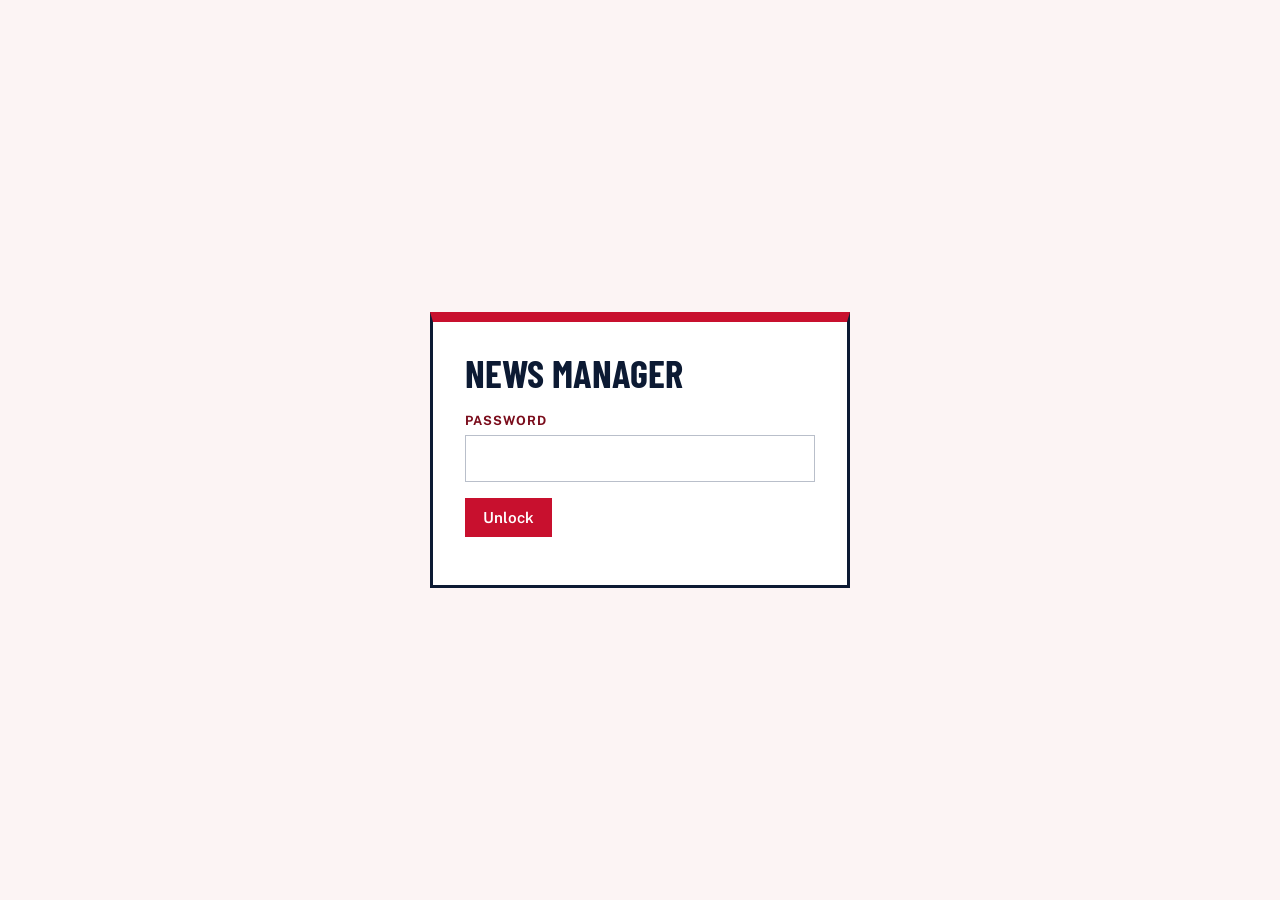
==== newsmanager/index.html @ 5b0d2af7 "update MPS website" ====
<!DOCTYPE html>
<html lang="en">
<head>
<meta charset="utf-8">
<meta name="viewport" content="width=device-width, initial-scale=1">
<link rel="icon" type="image/png" href="../assets/logo.png">
<link rel="apple-touch-icon" href="../assets/logo.png">
<meta name="robots" content="noindex,nofollow">
<title>News Manager</title>
<link href="https://fonts.googleapis.com/css2?family=Barlow+Condensed:wght@600;700&family=Public+Sans:wght@400;500;600;700&display=swap" rel="stylesheet">
<style>
:root{--scarlet:#c8102e;--maroon:#7a0c1b;--navy:#0c1a33;--tint:#fcf4f4;--line:#e9d3d6;--muted:#586073;color-scheme:light}
*{box-sizing:border-box}
body{margin:0;background:#fff;color:var(--navy);font:16px/1.55 "Public Sans",system-ui,sans-serif}
.cond{font-family:"Barlow Condensed","Arial Narrow",sans-serif;text-transform:uppercase}
[hidden]{display:none!important}
#gate{min-height:100vh;display:grid;place-items:center;padding:20px;background:var(--tint)}
.box{width:min(420px,100%);background:#fff;border:3px solid var(--navy);border-top:10px solid var(--scarlet);padding:32px}
.box h1{margin:0 0 18px;font-size:2.4rem;line-height:1}
.bar{display:flex;flex-wrap:wrap;gap:12px;align-items:center;justify-content:space-between;padding:14px 24px;background:var(--navy);color:#fff;border-bottom:6px solid var(--scarlet)}
.bar img{width:40px;height:40px}
.bar h1{margin:0;font-size:1.7rem}
.tabs{display:flex;gap:6px;flex-wrap:wrap}
button,.btn{font:600 .95rem "Public Sans",sans-serif;padding:9px 16px;border:2px solid var(--scarlet);background:#fff;color:var(--scarlet);cursor:pointer}
button:hover{background:var(--scarlet);color:#fff}
button.solid{background:var(--scarlet);color:#fff}
button.solid:hover{background:var(--maroon);border-color:var(--maroon)}
.bar button{background:transparent;color:#fff;border-color:#fff}
.bar button.on,.bar button:hover{background:var(--scarlet);border-color:var(--scarlet)}
main{width:min(1000px,100% - 32px);margin:28px auto 80px}
label{display:block;font-size:.8rem;font-weight:700;letter-spacing:.08em;color:var(--maroon);margin:16px 0 4px}
input[type=text],input[type=password],input[type=date],input[type=number],select,textarea{width:100%;padding:10px 12px;border:1px solid #b9bfca;font:inherit;background:#fff}
textarea{min-height:110px;resize:vertical}
.grid2{display:grid;grid-template-columns:1fr 1fr;gap:0 20px}
.checks{display:flex;gap:24px;flex-wrap:wrap;margin-top:18px}
.checks label{display:flex;gap:8px;align-items:center;margin:0;font-size:.95rem;letter-spacing:0;color:var(--navy)}
h2{margin:0 0 6px;font-size:2rem;line-height:1.1;display:flex;gap:12px;align-items:center}
h2::before{content:"";width:12px;height:1.1em;background:var(--scarlet)}
.hint{color:var(--muted);font-size:.9rem;margin:2px 0 0}
.post{display:flex;gap:16px;align-items:center;justify-content:space-between;flex-wrap:wrap;padding:14px 0;border-bottom:2px solid var(--line)}
.post b{font-size:1.1rem}
.post small{display:block;color:var(--muted)}
.tag{display:inline-block;margin-left:6px;padding:0 8px;font-size:.75rem;font-weight:700;background:var(--navy);color:#fff}
.tag.draft{background:#8a6d00}
.row{display:flex;gap:8px;flex-wrap:wrap}
.block{margin-top:14px;padding:14px;border:2px solid var(--line);border-left:6px solid var(--scarlet);background:#fff}
.bh{display:flex;justify-content:space-between;align-items:center;gap:8px;margin-bottom:6px}
.bh button{padding:4px 10px;font-size:.8rem}
#viewEdit.app .nw,#viewEdit:not(.app) .ap{display:none}
.kinds{display:flex;gap:8px;margin:14px 0}
.kinds button.on{background:var(--scarlet);color:#fff}
.preview{max-width:340px;margin-top:10px;border-bottom:5px solid var(--scarlet)}
#status{position:fixed;left:16px;right:16px;bottom:16px;padding:12px 16px;background:var(--navy);color:#fff;border-left:8px solid var(--scarlet);max-width:640px;margin-inline:auto}
#status.bad{background:var(--maroon)}
@media (max-width:640px){.grid2{grid-template-columns:1fr}}
</style>
</head>
<body>
<div id="gate">
<form class="box" id="gateForm">
<h1 class="cond">News Manager</h1>
<label for="pw">PASSWORD</label>
<input id="pw" type="password" autocomplete="current-password" required>
<p class="hint" id="gateError"></p>
<p><button class="solid" type="submit">Unlock</button></p>
</form>
</div>
<div id="app" hidden>
<div class="bar">
<div class="row" style="align-items:center"><img src="../assets/logo.png" alt=""><h1 class="cond">News Manager</h1></div>
<div class="tabs">
<button data-view="viewPosts">Posts</button>
<button data-view="viewEdit" id="newTab">New post</button>
<button data-view="viewSettings">Settings</button>
<button id="lockBtn">Lock</button>
</div>
</div>
<main>
<section id="viewPosts">
<h2 class="cond">Posts</h2>
<p class="hint">Every post is a JSON file in its folder. Deleting a post deletes its file.</p>
<div class="kinds"><button type="button" data-kind="news" class="on">News</button><button type="button" data-kind="app">Applications</button></div>
<p><button id="refreshBtn" type="button">Refresh</button></p>
<div id="postList"></div>
</section>
<section id="viewEdit" hidden>
<h2 class="cond" id="editTitle">New post</h2>
<div class="grid2">
<div><label for="f-title">TITLE</label><input type="text" id="f-title" data-field="title"></div>
<div><label for="f-id">FILE NAME (ID)</label><input type="text" id="f-id" data-field="id"></div>
<div class="nw"><label for="f-category">CATEGORY</label><input type="text" id="f-category" data-field="category" list="catList"><datalist id="catList"></datalist></div>
<div><label for="f-date">DATE</label><input type="date" id="f-date" data-field="date"></div>
<div class="ap"><label for="f-deadline">DEADLINE</label><input type="date" id="f-deadline" data-field="deadline"></div>
<div class="ap"><label for="f-link">APPLICATION LINK (Google Forms)</label><input type="text" id="f-link" data-field="link" placeholder="https://forms.gle/..."></div>
<div class="nw"><label for="f-author">AUTHOR</label><input type="text" id="f-author" data-field="author"></div>
<div class="nw"><label for="f-tags">TAGS (comma separated)</label><input type="text" id="f-tags" data-field="tags"></div>
</div>
<label for="f-excerpt">EXCERPT (shown on tiles and under the title)</label>
<textarea id="f-excerpt" data-field="excerpt" style="min-height:80px"></textarea>
<div class="nw">
<label for="f-imageFile">HEADER IMAGE</label>
<input type="file" id="f-imageFile" accept="image/*">
<p class="hint">Or use an image URL or a path already in the repo</p>
<input type="text" id="f-image" data-field="image" placeholder="https://... or assets/news/photo.jpg">
<img class="preview" id="imagePreview" alt="" hidden>
<div class="grid2">
<div><label for="f-imagePosition">IMAGE FOCUS ON TILE</label><select id="f-imagePosition" data-field="imagePosition"><option>center</option><option>top</option><option>bottom</option><option>left</option><option>right</option></select></div>
<div><label for="f-imageCaption">IMAGE CAPTION</label><input type="text" id="f-imageCaption" data-field="imageCaption"></div>
</div>
</div>
<div class="checks">
<label><input type="checkbox" data-field="featured"> Featured (wide tile)</label>
<label class="nw"><input type="checkbox" data-field="pinned"> Pinned to top</label>
<label><input type="checkbox" data-field="published"> Published (untick for draft)</label>
</div>
<label>ARTICLE BODY</label>
<div id="blockList"></div>
<div class="row" style="margin-top:14px">
<button type="button" data-add="p">Add paragraph</button>
<button type="button" data-add="ul">Add list</button>
<button type="button" data-add="h">Add heading</button>
<button type="button" data-add="qa">Add Q&amp;A</button>
<button type="button" data-add="quote">Add quote</button>
<button type="button" data-add="img">Add image</button>
</div>
<div class="row" style="margin-top:28px">
<button class="solid" type="button" id="publishBtn">Publish to GitHub</button>
<button type="button" id="downloadBtn">Download JSON</button>
<button type="button" id="cancelBtn">Cancel</button>
</div>
</section>
<section id="viewSettings" hidden>
<h2 class="cond">Settings</h2>
<p class="hint">Saved in this browser only. The token never leaves your device except to call GitHub.</p>
<div class="grid2">
<div><label for="s-owner">GITHUB OWNER</label><input type="text" id="s-owner" data-setting="owner"></div>
<div><label for="s-repo">REPOSITORY</label><input type="text" id="s-repo" data-setting="repo"></div>
<div><label for="s-branch">BRANCH</label><input type="text" id="s-branch" data-setting="branch"></div>
<div><label for="s-token">FINE-GRAINED TOKEN (Contents: read and write)</label><input type="password" id="s-token" data-setting="token" autocomplete="off"></div>
<div><label for="s-newsDir">NEWS FOLDER</label><input type="text" id="s-newsDir" data-setting="newsDir"></div>
<div><label for="s-appDir">APPLICATIONS FOLDER</label><input type="text" id="s-appDir" data-setting="appDir"></div>
<div><label for="s-imageDir">IMAGE FOLDER</label><input type="text" id="s-imageDir" data-setting="imageDir"></div>
<div><label for="s-maxImageWidth">MAX IMAGE WIDTH (px)</label><input type="number" id="s-maxImageWidth" data-setting="maxImageWidth" min="400" max="4000"></div>
<div><label for="s-jpegQuality">JPEG QUALITY (0.3 to 1)</label><input type="number" id="s-jpegQuality" data-setting="jpegQuality" min="0.3" max="1" step="0.05"></div>
<div><label for="s-categories">CATEGORIES (comma separated)</label><input type="text" id="s-categories" data-setting="categories"></div>
<div><label for="s-defaultAuthor">DEFAULT AUTHOR</label><input type="text" id="s-defaultAuthor" data-setting="defaultAuthor"></div>
<div><label for="s-defaultImagePosition">DEFAULT IMAGE FOCUS</label><select id="s-defaultImagePosition" data-setting="defaultImagePosition"><option>center</option><option>top</option><option>bottom</option></select></div>
</div>
<div class="row" style="margin-top:24px">
<button class="solid" type="button" id="saveSettings">Save settings</button>
<button type="button" id="testBtn">Test connection</button>
</div>
</section>
</main>
</div>
<div id="status" role="status" hidden></div>
<script>
const PASSWORD_HASH = "c628de1e870e6975ba04a83e9cfe1c988039696a1578754ae396ebd4c5aea268";
const DEFAULTS = {owner: "", repo: "", branch: "main", token: "", newsDir: "news", appDir: "applications", imageDir: "assets/news", maxImageWidth: 1600, jpegQuality: 0.85, categories: "News,Interviews,Events,Announcements", defaultAuthor: "Military Police School", defaultImagePosition: "center"};
const BLOCK_LABELS = {p: "Paragraph", ul: "List", h: "Heading", qa: "Q&A", quote: "Quote", img: "Image"};
const settings = Object.assign({}, DEFAULTS, JSON.parse(localStorage.getItem("mpsManager") || "{}"));
let kind = "news";
let draft = null;
let draftIsNew = true;
let headerFile = null;
function Esc(text) { return String(text ?? "").replace(/[&<>"']/g, (char) => ({"&": "&amp;", "<": "&lt;", ">": "&gt;", '"': "&quot;", "'": "&#39;"}[char])); }
function Say(text, bad) {
  const box = document.getElementById("status");
  box.textContent = text; box.hidden = false; box.classList.toggle("bad", !!bad);
  clearTimeout(Say.timer); Say.timer = setTimeout(() => { box.hidden = true; }, bad ? 9000 : 5000);
}
async function Sha256(text) {
  const digest = await crypto.subtle.digest("SHA-256", new TextEncoder().encode(text));
  return [...new Uint8Array(digest)].map((byte) => byte.toString(16).padStart(2, "0")).join("");
}
const Dir = () => kind === "app" ? settings.appDir : settings.newsDir;
const Tag = () => kind === "app" ? "[APP]" : "[NEWS]";
function Slug(text) { return text.toLowerCase().normalize("NFD").replace(/[\u0300-\u036f]/g, "").replace(/[^a-z0-9]+/g, "-").replace(/^-|-$/g, "").slice(0, 60); }
function ToBase64(text) { return btoa(unescape(encodeURIComponent(text))); }
function FromBase64(text) { return decodeURIComponent(escape(atob(text.replace(/\n/g, "")))); }
async function Gh(path, options = {}) {
  if (!settings.owner || !settings.repo || !settings.token) throw new Error("[NEWS MANAGER] fill owner, repo and token in Settings first");
  const apiReply = await fetch(`https://api.github.com/repos/${settings.owner}/${settings.repo}/${path}`, Object.assign({}, options, {headers: {Accept: "application/vnd.github+json", Authorization: "Bearer " + settings.token, "Content-Type": "application/json", "X-GitHub-Api-Version": "2022-11-28"}}));
  if (apiReply.status === 404) return null;
  if (!apiReply.ok) throw new Error("[NEWS MANAGER] GitHub said " + apiReply.status + " " + (await apiReply.text()).slice(0, 160));
  return apiReply.json();
}
async function PutFile(path, base64Content, message) {
  const existing = await Gh(`contents/${path}?ref=${settings.branch}`);
  const body = {message, content: base64Content, branch: settings.branch};
  if (existing && existing.sha) body.sha = existing.sha;
  return Gh(`contents/${path}`, {method: "PUT", body: JSON.stringify(body)});
}
async function DeleteFile(path, message) {
  const existing = await Gh(`contents/${path}?ref=${settings.branch}`);
  if (!existing) return;
  await Gh(`contents/${path}`, {method: "DELETE", body: JSON.stringify({message, sha: existing.sha, branch: settings.branch})});
}
function ResizeImage(file) {
  return new Promise((resolve, reject) => {
    const reader = new FileReader();
    reader.onload = () => {
      const picture = new Image();
      picture.onload = () => {
        const scale = Math.min(1, Number(settings.maxImageWidth) / picture.width);
        const canvas = document.createElement("canvas");
        canvas.width = Math.round(picture.width * scale); canvas.height = Math.round(picture.height * scale);
        const pen = canvas.getContext("2d");
        pen.fillStyle = "#fff"; pen.fillRect(0, 0, canvas.width, canvas.height);
        pen.drawImage(picture, 0, 0, canvas.width, canvas.height);
        resolve(canvas.toDataURL("image/jpeg", Number(settings.jpegQuality)).split(",")[1]);
      };
      picture.onerror = reject; picture.src = reader.result;
    };
    reader.onerror = reject; reader.readAsDataURL(file);
  });
}
function Show(viewId) {
  document.querySelectorAll("main section").forEach((view) => { view.hidden = view.id !== viewId; });
  document.querySelectorAll(".bar [data-view]").forEach((tab) => tab.classList.toggle("on", tab.dataset.view === viewId));
}
function ImageSrc(path) { return /^(https?:|data:)/.test(path) ? path : "../" + path; }
function NewDraft() {
  return {id: "", title: "", category: settings.categories.split(",")[0].trim(), date: new Date().toISOString().slice(0, 10), author: settings.defaultAuthor, excerpt: "", image: "", imagePosition: settings.defaultImagePosition, imageCaption: "", tags: [], featured: false, pinned: false, published: true, link: "", deadline: "", body: []};
}
function OpenEditor(article) {
  draftIsNew = !article;
  draft = article ? JSON.parse(JSON.stringify(article)) : NewDraft();
  headerFile = null;
  document.getElementById("editTitle").textContent = (draftIsNew ? "New " : "Edit ") + (kind === "app" ? "application" : "post");
  document.getElementById("viewEdit").classList.toggle("app", kind === "app");
  document.getElementById("f-id").readOnly = !draftIsNew;
  document.getElementById("f-imageFile").value = "";
  document.querySelectorAll("[data-field]").forEach((input) => {
    const fieldValue = draft[input.dataset.field];
    if (input.type === "checkbox") input.checked = !!fieldValue;
    else input.value = Array.isArray(fieldValue) ? fieldValue.join(", ") : (fieldValue ?? "");
  });
  document.getElementById("catList").innerHTML = settings.categories.split(",").map((name) => `<option value="${Esc(name.trim())}">`).join("");
  RenderBlocks(); RenderPreview(); Show("viewEdit");
}
function RenderPreview() {
  const picture = document.getElementById("imagePreview");
  const source = headerFile ? URL.createObjectURL(headerFile) : (draft.image ? ImageSrc(draft.image) : "");
  picture.hidden = !source; if (source) picture.src = source;
}
function BlockFields(block) {
  if (block.type === "p") return `<textarea data-key="text">${Esc(block.text)}</textarea>`;
  if (block.type === "ul") return `<textarea data-key="text">${Esc(block.text)}</textarea><p class="hint">One item per line</p>`;
  if (block.type === "h") return `<input type="text" data-key="text" value="${Esc(block.text)}">`;
  if (block.type === "quote") return `<textarea data-key="text" style="min-height:70px">${Esc(block.text)}</textarea><label>SPEAKER</label><input type="text" data-key="by" value="${Esc(block.by)}">`;
  if (block.type === "qa") return `<label>QUESTION</label><input type="text" data-key="q" value="${Esc(block.q)}"><label>ANSWER</label><textarea data-key="a">${Esc(block.a)}</textarea>`;
  return `<input type="file" data-key="file" accept="image/*"><p class="hint">Or image URL or repo path</p><input type="text" data-key="src" value="${Esc(block.src)}"><label>CAPTION</label><input type="text" data-key="caption" value="${Esc(block.caption)}">`;
}
function RenderBlocks() {
  document.getElementById("blockList").innerHTML = draft.body.map((block, index) =>
    `<div class="block" data-index="${index}"><div class="bh"><b>${BLOCK_LABELS[block.type]}</b><span class="row"><button type="button" data-act="up">Up</button><button type="button" data-act="down">Down</button><button type="button" data-act="del">Remove</button></span></div>${BlockFields(block)}</div>`).join("");
}
async function ListPosts() {
  const listBox = document.getElementById("postList");
  listBox.textContent = "Loading...";
  try {
    const files = await Gh(`contents/${Dir()}?ref=${settings.branch}`);
    const jsonFiles = (files || []).filter((file) => file.name.endsWith(".json"));
    const posts = await Promise.all(jsonFiles.map(async (file) => JSON.parse(FromBase64((await Gh(`contents/${file.path}?ref=${settings.branch}`)).content))));
    posts.sort((first, second) => String(second.date).localeCompare(String(first.date)));
    listBox.innerHTML = posts.length ? "" : "<p>No posts yet.</p>";
    posts.forEach((post) => {
      const row = document.createElement("div"); row.className = "post";
      row.innerHTML = `<div><b>${Esc(post.title)}</b>${post.published === false ? '<span class="tag draft">Draft</span>' : ""}${post.pinned ? '<span class="tag">Pinned</span>' : ""}${post.featured ? '<span class="tag">Featured</span>' : ""}<small>${Esc(post.category || "Application")} | ${Esc(post.date)} | ${Esc(post.id)}.json</small></div><div class="row"><button type="button" data-edit>Edit</button><button type="button" data-delete>Delete</button></div>`;
      row.querySelector("[data-edit]").onclick = () => OpenEditor(post);
      row.querySelector("[data-delete]").onclick = () => DeletePost(post);
      listBox.appendChild(row);
    });
  } catch (problem) { listBox.textContent = ""; Say(problem.message, true); }
}
async function DeletePost(post) {
  if (!confirm("Delete " + post.title + "? This removes its JSON file.")) return;
  try {
    await DeleteFile(`${Dir()}/${post.id}.json`, Tag() + " delete " + post.id);
    const owned = [post.image, ...post.body.filter((block) => block.type === "img").map((block) => block.src)].filter((path) => path && path.startsWith(settings.imageDir + "/" + post.id));
    for (const path of owned) await DeleteFile(path, Tag() + " delete image for " + post.id);
    Say("Deleted. The site refreshes after the next deploy, about a minute.");
    ListPosts();
  } catch (problem) { Say(problem.message, true); }
}
function CleanArticle() {
  const article = JSON.parse(JSON.stringify(draft));
  article.body = draft.body.filter((block) => block.text || block.q || block.src).map((block) => { const kept = Object.assign({}, block); delete kept._file; return kept; });
  if (kind === "app") return {id: draft.id, title: draft.title, date: draft.date, deadline: draft.deadline, link: (draft.link || "").trim(), featured: draft.featured, published: draft.published, status: draft.status, results: draft.results, excerpt: (draft.excerpt || "").trim(), body: article.body};
  article.tags = Array.isArray(draft.tags) ? draft.tags : String(draft.tags).split(",").map((tag) => tag.trim()).filter(Boolean);
  article.excerpt = draft.excerpt.trim();
  article.body = draft.body.filter((block) => block.text || block.q || block.src).map((block) => { const kept = Object.assign({}, block); delete kept._file; return kept; });
  return article;
}
async function Publish() {
  if (!draft.title.trim() || !draft.id.trim()) return Say("[NEWS MANAGER] title and file name are required", true);
  try {
    Say("Publishing...");
    if (headerFile) {
      draft.image = `${settings.imageDir}/${draft.id}-header.jpg`;
      await PutFile(draft.image, await ResizeImage(headerFile), Tag() + " header image for " + draft.id);
    }
    for (const [index, block] of draft.body.entries()) {
      if (block.type === "img" && block._file) {
        block.src = `${settings.imageDir}/${draft.id}-${index}.jpg`;
        await PutFile(block.src, await ResizeImage(block._file), Tag() + " image " + index + " for " + draft.id);
        delete block._file;
      }
    }
    await PutFile(`${Dir()}/${draft.id}.json`, ToBase64(JSON.stringify(CleanArticle(), null, 2)), Tag() + (draftIsNew ? " add " : " update ") + draft.id);
    Say("Saved. The site updates after the deploy finishes, about a minute.");
    Show("viewPosts"); ListPosts();
  } catch (problem) { Say(problem.message, true); }
}
function DownloadJson() {
  const link = document.createElement("a");
  link.href = URL.createObjectURL(new Blob([JSON.stringify(CleanArticle(), null, 2)], {type: "application/json"}));
  link.download = (draft.id || "post") + ".json"; link.click();
}
function FillSettings() {
  document.querySelectorAll("[data-setting]").forEach((input) => { input.value = settings[input.dataset.setting]; });
}
document.getElementById("gateForm").addEventListener("submit", async (event) => {
  event.preventDefault();
  if (await Sha256(document.getElementById("pw").value) === PASSWORD_HASH) {
    sessionStorage.setItem("mpsUnlocked", "1"); Unlock();
  } else document.getElementById("gateError").textContent = "Wrong password";
});
function Unlock() {
  document.getElementById("gate").hidden = true; document.getElementById("app").hidden = false;
  FillSettings(); Show("viewPosts");
  if (settings.owner && settings.token) ListPosts(); else { document.getElementById("postList").textContent = "Open Settings and connect your repository first."; }
}
document.querySelectorAll(".bar [data-view]").forEach((tab) => tab.addEventListener("click", () => {
  if (tab.dataset.view === "viewEdit") OpenEditor(null); else Show(tab.dataset.view);
  if (tab.dataset.view === "viewPosts" && settings.token) ListPosts();
}));
document.getElementById("lockBtn").onclick = () => { sessionStorage.clear(); location.reload(); };
document.getElementById("refreshBtn").onclick = ListPosts;
document.querySelectorAll("[data-kind]").forEach((button) => button.addEventListener("click", () => {
  kind = button.dataset.kind;
  document.querySelectorAll("[data-kind]").forEach((other) => other.classList.toggle("on", other === button));
  if (settings.token) ListPosts();
}));
document.getElementById("cancelBtn").onclick = () => Show("viewPosts");
document.getElementById("publishBtn").onclick = Publish;
document.getElementById("downloadBtn").onclick = DownloadJson;
document.getElementById("saveSettings").onclick = () => {
  document.querySelectorAll("[data-setting]").forEach((input) => { settings[input.dataset.setting] = input.type === "number" ? Number(input.value) : input.value.trim(); });
  localStorage.setItem("mpsManager", JSON.stringify(settings)); Say("Settings saved");
};
document.getElementById("testBtn").onclick = async () => {
  try { const repoInfo = await Gh(""); Say(repoInfo ? "Connected to " + repoInfo.full_name : "[NEWS MANAGER] repo not found", !repoInfo); } catch (problem) { Say(problem.message, true); }
};
document.getElementById("viewEdit").addEventListener("input", (event) => {
  const input = event.target;
  if (input.id === "f-imageFile") { headerFile = input.files[0] || null; RenderPreview(); return; }
  if (!input.dataset.field) return;
  draft[input.dataset.field] = input.type === "checkbox" ? input.checked : input.value;
  if (input.dataset.field === "title" && draftIsNew) { draft.id = Slug(input.value); document.getElementById("f-id").value = draft.id; }
  if (input.dataset.field === "image") RenderPreview();
  if (input.dataset.field === "tags") draft.tags = input.value;
});
document.getElementById("blockList").addEventListener("input", (event) => {
  const input = event.target; const box = input.closest(".block"); if (!box) return;
  const block = draft.body[Number(box.dataset.index)];
  if (input.dataset.key === "file") block._file = input.files[0]; else block[input.dataset.key] = input.value;
});
document.getElementById("blockList").addEventListener("click", (event) => {
  const act = event.target.dataset.act; if (!act) return;
  const index = Number(event.target.closest(".block").dataset.index);
  if (act === "del") draft.body.splice(index, 1);
  else { const target = act === "up" ? index - 1 : index + 1; if (target < 0 || target >= draft.body.length) return; [draft.body[index], draft.body[target]] = [draft.body[target], draft.body[index]]; }
  RenderBlocks();
});
document.querySelectorAll("[data-add]").forEach((button) => button.addEventListener("click", () => { draft.body.push({type: button.dataset.add}); RenderBlocks(); }));
if (sessionStorage.getItem("mpsUnlocked") === "1") Unlock();
</script>
</body>
</html>
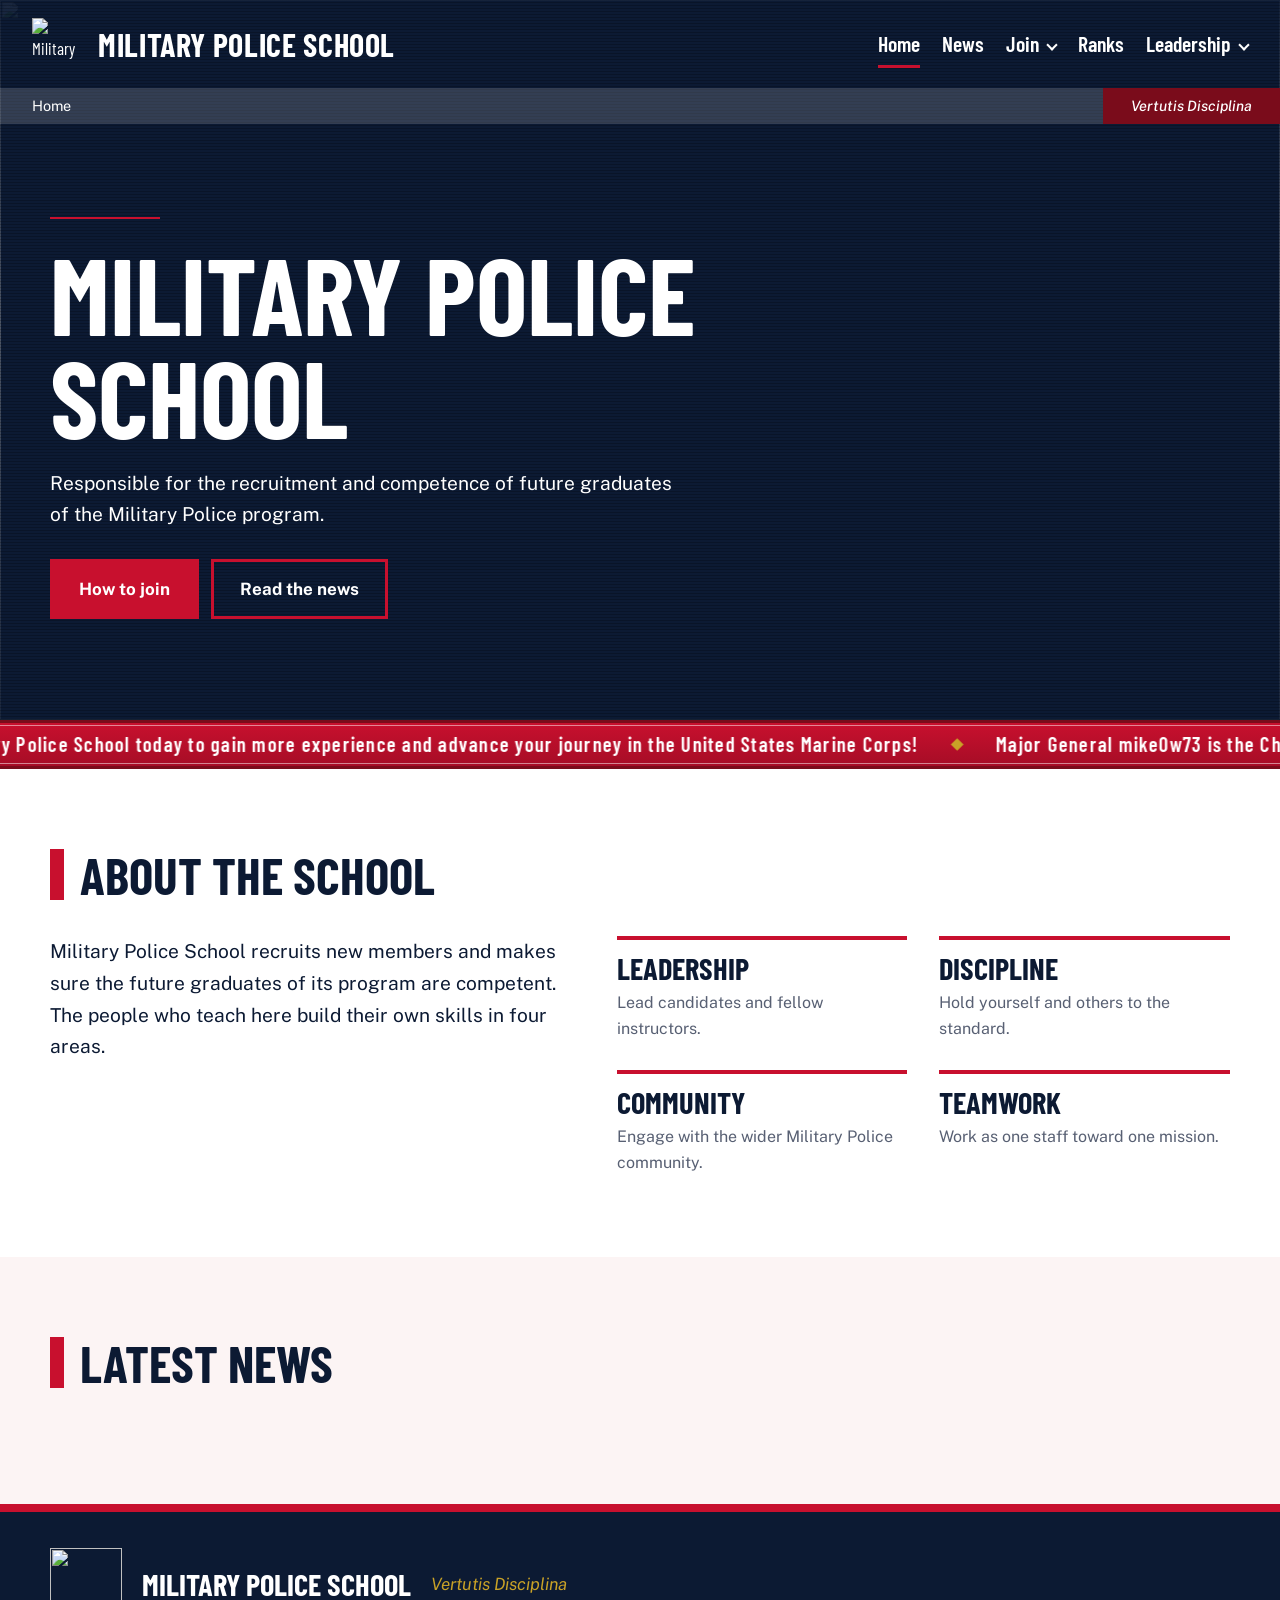
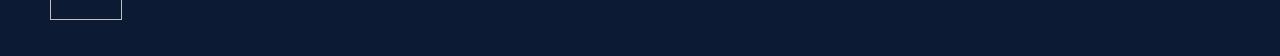
==== commit 493fe5e2: "Update index.html" ====
--- a/newsmanager/index.html
+++ b/newsmanager/index.html
@@ -2,380 +2,778 @@
 <html lang="en">
 <head>
 <meta charset="utf-8">
-<meta name="viewport" content="width=device-width, initial-scale=1">
-<link rel="icon" type="image/png" href="../assets/logo.png">
-<link rel="apple-touch-icon" href="../assets/logo.png">
-<meta name="robots" content="noindex,nofollow">
-<title>News Manager</title>
-<link href="https://fonts.googleapis.com/css2?family=Barlow+Condensed:wght@600;700&family=Public+Sans:wght@400;500;600;700&display=swap" rel="stylesheet">
+<meta name="viewport" content="width=device-width, initial-scale=1, viewport-fit=cover">
+<link rel="icon" type="image/png" href="assets/logo.png">
+<link rel="apple-touch-icon" href="assets/logo.png">
+<title>Military Police School</title>
+<meta property="og:site_name" content="Military Police School">
+<meta property="og:type" content="website">
+<meta property="og:title" content="Military Police School">
+<meta property="og:description" content="Responsible for the recruitment and competence of future graduates of the Military Police program.">
+<meta property="og:url" content="https://65vi9.github.io/Military-Police-School-Web/">
+<meta property="og:image" content="https://65vi9.github.io/Military-Police-School-Web/assets/og-image.jpg">
+<meta name="twitter:card" content="summary_large_image">
+<meta name="theme-color" content="#c8102e">
+<link rel="preconnect" href="https://fonts.googleapis.com">
+<link rel="preconnect" href="https://fonts.gstatic.com" crossorigin>
+<link href="https://fonts.googleapis.com/css2?family=Barlow+Condensed:wght@500;600;700&family=Zilla+Slab:wght@500;600;700&family=Public+Sans:wght@400;500;600;700&display=swap" rel="stylesheet">
 <style>
-:root{--scarlet:#c8102e;--maroon:#7a0c1b;--navy:#0c1a33;--tint:#fcf4f4;--line:#e9d3d6;--muted:#586073;color-scheme:light}
-*{box-sizing:border-box}
-body{margin:0;background:#fff;color:var(--navy);font:16px/1.55 "Public Sans",system-ui,sans-serif}
-.cond{font-family:"Barlow Condensed","Arial Narrow",sans-serif;text-transform:uppercase}
-[hidden]{display:none!important}
-#gate{min-height:100vh;display:grid;place-items:center;padding:20px;background:var(--tint)}
-.box{width:min(420px,100%);background:#fff;border:3px solid var(--navy);border-top:10px solid var(--scarlet);padding:32px}
-.box h1{margin:0 0 18px;font-size:2.4rem;line-height:1}
-.bar{display:flex;flex-wrap:wrap;gap:12px;align-items:center;justify-content:space-between;padding:14px 24px;background:var(--navy);color:#fff;border-bottom:6px solid var(--scarlet)}
-.bar img{width:40px;height:40px}
-.bar h1{margin:0;font-size:1.7rem}
-.tabs{display:flex;gap:6px;flex-wrap:wrap}
-button,.btn{font:600 .95rem "Public Sans",sans-serif;padding:9px 16px;border:2px solid var(--scarlet);background:#fff;color:var(--scarlet);cursor:pointer}
-button:hover{background:var(--scarlet);color:#fff}
-button.solid{background:var(--scarlet);color:#fff}
-button.solid:hover{background:var(--maroon);border-color:var(--maroon)}
-.bar button{background:transparent;color:#fff;border-color:#fff}
-.bar button.on,.bar button:hover{background:var(--scarlet);border-color:var(--scarlet)}
-main{width:min(1000px,100% - 32px);margin:28px auto 80px}
-label{display:block;font-size:.8rem;font-weight:700;letter-spacing:.08em;color:var(--maroon);margin:16px 0 4px}
-input[type=text],input[type=password],input[type=date],input[type=number],select,textarea{width:100%;padding:10px 12px;border:1px solid #b9bfca;font:inherit;background:#fff}
-textarea{min-height:110px;resize:vertical}
-.grid2{display:grid;grid-template-columns:1fr 1fr;gap:0 20px}
-.checks{display:flex;gap:24px;flex-wrap:wrap;margin-top:18px}
-.checks label{display:flex;gap:8px;align-items:center;margin:0;font-size:.95rem;letter-spacing:0;color:var(--navy)}
-h2{margin:0 0 6px;font-size:2rem;line-height:1.1;display:flex;gap:12px;align-items:center}
-h2::before{content:"";width:12px;height:1.1em;background:var(--scarlet)}
-.hint{color:var(--muted);font-size:.9rem;margin:2px 0 0}
-.post{display:flex;gap:16px;align-items:center;justify-content:space-between;flex-wrap:wrap;padding:14px 0;border-bottom:2px solid var(--line)}
-.post b{font-size:1.1rem}
-.post small{display:block;color:var(--muted)}
-.tag{display:inline-block;margin-left:6px;padding:0 8px;font-size:.75rem;font-weight:700;background:var(--navy);color:#fff}
-.tag.draft{background:#8a6d00}
-.row{display:flex;gap:8px;flex-wrap:wrap}
-.block{margin-top:14px;padding:14px;border:2px solid var(--line);border-left:6px solid var(--scarlet);background:#fff}
-.bh{display:flex;justify-content:space-between;align-items:center;gap:8px;margin-bottom:6px}
-.bh button{padding:4px 10px;font-size:.8rem}
-#viewEdit.app .nw,#viewEdit:not(.app) .ap{display:none}
-.kinds{display:flex;gap:8px;margin:14px 0}
-.kinds button.on{background:var(--scarlet);color:#fff}
-.preview{max-width:340px;margin-top:10px;border-bottom:5px solid var(--scarlet)}
-#status{position:fixed;left:16px;right:16px;bottom:16px;padding:12px 16px;background:var(--navy);color:#fff;border-left:8px solid var(--scarlet);max-width:640px;margin-inline:auto}
-#status.bad{background:var(--maroon)}
-@media (max-width:640px){.grid2{grid-template-columns:1fr}}
+:root{--white:#fff;--tint:#fcf4f4;--scarlet:#c8102e;--maroon:#7a0c1b;--navy:#0c1a33;--gold:#c9a227;--muted:#586073;--line:#e9d3d6;color-scheme:light;box-sizing:border-box;padding-top:env(safe-area-inset-top,0px);padding-bottom:env(safe-area-inset-bottom,0px)}
+*,*::before,*::after{box-sizing:inherit}
+body{margin:0;background:var(--white);color:var(--navy);font-family:"Public Sans",system-ui,-apple-system,"Segoe UI",Arial,sans-serif;font-size:1.0625rem;line-height:1.65}
+img{max-width:100%;display:block}
+a{color:inherit}
+:focus-visible{outline:3px solid var(--scarlet);outline-offset:3px}
+.wrap{width:min(1180px,100% - 40px);margin-inline:auto}
+.cond{font-family:"Barlow Condensed","Arial Narrow",Impact,sans-serif}
+.slab{font-family:"Zilla Slab",Rockwell,Georgia,serif}
+.hero{position:relative;min-height:clamp(380px,46vw,520px);background:var(--navy);color:#fff;overflow:hidden;display:flex;flex-direction:column}
+.hero.tall{min-height:clamp(560px,62vw,720px)}
+.hero-bg{position:absolute;inset:0}
+.hero-bg img{width:100%;height:100%;object-fit:cover;opacity:.55}
+.hero-bg::after{content:"";position:absolute;inset:0;background:linear-gradient(180deg,rgba(12,26,51,.9),rgba(12,26,51,.35) 45%,rgba(12,26,51,.85))}
+.top{position:relative;z-index:5;display:flex;align-items:center;justify-content:space-between;gap:16px;padding:18px 32px;flex-wrap:wrap}
+.brand{display:flex;align-items:center;gap:14px;text-decoration:none}
+.brand img{width:52px;height:52px}
+.brand span{font-size:2rem;font-weight:700;text-transform:uppercase;letter-spacing:.02em;line-height:1}
+nav{display:flex;gap:22px;flex-wrap:wrap}
+nav a{position:relative;padding:6px 0;font-size:1.35rem;font-weight:600;text-decoration:none}
+nav a::after{content:"";position:absolute;left:0;bottom:0;height:3px;width:100%;background:var(--scarlet);transform:scaleX(0);transform-origin:left;transition:transform .3s}
+nav a[aria-current]::after{transform:scaleX(1)}
+.crumbs{position:relative;z-index:2;display:flex;justify-content:space-between;align-items:stretch;background:rgba(255,255,255,.16);font-size:.9rem}
+.crumbs ol{list-style:none;margin:0;padding:6px 32px;display:flex;gap:10px;flex-wrap:wrap;min-width:0}
+.crumbs li+li::before{content:"›";margin-right:10px}
+.crumbs a{text-decoration:none}
+.crumbs li:last-child{overflow:hidden;text-overflow:ellipsis;white-space:nowrap;max-width:50vw}
+.motto{background:var(--maroon);padding:6px 28px;font-style:italic;font-weight:500;white-space:nowrap}
+.hero-body{position:relative;z-index:2;flex:1;display:flex;flex-direction:column;justify-content:center;padding:48px 0 56px}
+.hero-body::before{content:"";display:block;width:110px;height:2px;background:var(--scarlet);margin-bottom:22px}
+.hero h1{margin:0;font-size:clamp(3rem,9vw,6.8rem);line-height:.95;font-weight:700;text-transform:uppercase;max-width:14ch}
+.hero.long h1{font-size:clamp(2.2rem,5.2vw,4.2rem);max-width:22ch;line-height:1.02}
+.hero .lede{margin:20px 0 0;max-width:40rem;font-size:1.2rem}
+.hero.play .hero-body>*{animation:slide .8s cubic-bezier(.2,.7,.2,1) both}
+.hero.play .hero-body>*:nth-child(2){animation-delay:.12s}
+.hero.play .hero-body>*:nth-child(3){animation-delay:.24s}
+.hero.play .hero-body>*:nth-child(4){animation-delay:.36s}
+.btnrow{display:flex;flex-wrap:wrap;gap:12px;margin-top:28px}
+.btn{display:inline-block;padding:13px 26px;font-weight:700;text-decoration:none;border:3px solid var(--scarlet);transition:background .25s,color .25s}
+.btn.solid{background:var(--scarlet);color:#fff}
+.btn.line{color:#fff}
+.page{display:none;min-height:50vh}
+.page.on{display:block}
+section{padding:80px 0}
+.alt{background:var(--tint)}
+h2.sec{display:flex;align-items:center;gap:16px;margin:0 0 36px;font-size:clamp(2.2rem,4.6vw,3.2rem);font-weight:700;text-transform:uppercase;line-height:1}
+h2.sec::before{content:"";width:14px;align-self:stretch;background:var(--scarlet)}
+.about{display:grid;grid-template-columns:1fr 1.2fr;gap:56px;align-items:start}
+.about p{margin:0;font-size:1.2rem;max-width:36rem}
+.values{display:grid;grid-template-columns:repeat(2,1fr);gap:28px 32px}
+.values div{border-top:4px solid var(--scarlet);padding-top:12px}
+.values h3{margin:0 0 4px;font-size:1.9rem;text-transform:uppercase;line-height:1.1}
+.values p{font-size:1rem;color:var(--muted)}
+.filter{display:flex;flex-wrap:wrap;gap:28px 36px;justify-content:space-between;align-items:flex-end;margin-bottom:26px}
+.filter label{display:block;font-size:.8rem;letter-spacing:.2em;color:var(--maroon);margin-bottom:6px}
+.filter select{min-width:200px;padding:6px 28px 6px 0;border:0;border-bottom:2px solid var(--line);background:transparent;font:700 1rem "Public Sans",sans-serif;color:var(--maroon)}
+.filter input{width:min(320px,100%);padding:10px 12px;border:1px solid #b9bfca;font:1rem "Public Sans",sans-serif}
+.results{display:flex;gap:16px;align-items:center;margin-bottom:18px;font-size:.95rem}
+.results button{border:0;background:none;color:var(--muted);letter-spacing:.15em;font-size:.8rem;cursor:pointer;text-decoration:underline}
+.grid{display:grid;grid-template-columns:repeat(6,1fr);gap:3px}
+.tile{position:relative;display:block;min-height:300px;overflow:hidden;color:#fff;text-decoration:none;background:var(--navy);grid-column:span 2}
+.tile.big{grid-column:span 6;min-height:380px}
+.tile .bg{position:absolute;inset:0;background-size:cover;background-position:center;transition:transform .8s cubic-bezier(.2,.7,.2,1)}
+.tile::after{content:"";position:absolute;inset:0;background:linear-gradient(180deg,rgba(12,26,51,.1),rgba(12,26,51,.88));transition:background .4s}
+.tile .txt{position:absolute;z-index:2;left:0;right:0;bottom:0;padding:26px 28px}
+.tile .txt::before{content:"";display:block;width:60px;height:3px;background:var(--scarlet);margin-bottom:14px;transition:width .4s}
+.tile h3{margin:0;font-size:clamp(1.35rem,2.4vw,1.9rem);line-height:1.15;text-transform:uppercase;font-weight:700}
+.tile.big h3{font-size:clamp(1.6rem,3.2vw,2.5rem);max-width:30ch}
+.tile p{margin:10px 0 0;max-width:46rem;font-size:.98rem;color:#e3e6ee}
+.more{display:inline-flex;align-items:center;gap:8px;margin-top:14px;font-size:.78rem;font-weight:700;letter-spacing:.2em}
+.more::before{content:"";width:11px;height:11px;border-radius:50%;background:var(--scarlet);transition:transform .3s}
+.reveal{opacity:0;transform:translateY(26px);transition:opacity .7s,transform .7s}
+.reveal.in{opacity:1;transform:none}
+.article{max-width:760px}
+.meta{margin:0 0 28px;color:var(--muted);font-weight:600}
+.article .intro{font-size:1.25rem;margin:0 0 36px}
+.qa{margin:0 0 30px}
+.qa h3{margin:0 0 8px;padding-left:16px;border-left:6px solid var(--scarlet);font-size:1.5rem;line-height:1.25;color:var(--maroon)}
+.qa p{margin:0}
+.back{display:inline-block;margin-top:24px;font-weight:700;color:var(--scarlet)}
+.join{display:grid;grid-template-columns:1fr 1fr;border:3px solid var(--navy);background:var(--white)}
+.join div{padding:40px}
+.join div+div{border-left:3px solid var(--navy)}
+.join h3{margin:0 0 10px;font-size:2.8rem;text-transform:uppercase;color:var(--scarlet);line-height:1}
+.join p{margin:0;max-width:26rem}
+.dc{color:var(--scarlet);font-weight:700}
+.fmt{margin:0 0 24px;padding:18px 22px;background:var(--navy);color:#fff;border-left:6px solid var(--scarlet);font:.95rem/1.7 ui-monospace,Consolas,monospace;white-space:pre-wrap;overflow-wrap:anywhere}
+.lbl{margin:0 0 6px;font-weight:700;color:var(--maroon)}
+.steps{display:grid;grid-template-columns:1fr 1fr;gap:28px;margin-bottom:36px}
+.steps>div{border-top:4px solid var(--scarlet);padding-top:12px}
+.steps h3{margin:0 0 8px;font-size:1.9rem;text-transform:uppercase;line-height:1.1}
+.steps p{margin:0 0 14px}
+.list{margin:0 0 20px;padding-left:22px}
+.list li{margin-bottom:6px}
+.empty{margin:0;color:var(--muted)}
+.rank-group{margin-bottom:56px}
+.rank-group:last-child{margin-bottom:0}
+.rank-group h3{margin:0 0 22px;padding-bottom:8px;border-bottom:2px solid var(--line);font-size:1.9rem;text-transform:uppercase;color:var(--scarlet)}
+.roster{display:grid;grid-template-columns:repeat(3,1fr);gap:40px 28px}
+.entry{display:flex;flex-direction:column;gap:14px;min-width:0}
+.portrait{width:100%;max-width:320px;aspect-ratio:215/245;background:#e9edf3;border-bottom:5px solid var(--scarlet)}
+.portrait img{width:100%;height:100%;object-fit:cover}
+.rank{display:flex;align-items:center;gap:14px;min-width:0}
+.tile2{flex:none;width:80px;height:80px;display:grid;place-items:center;background:var(--navy);border-bottom:5px solid var(--scarlet)}
+.tile2 img{max-width:54px;max-height:58px;width:auto;height:auto}
+.rank>div:last-child{min-width:0}
+.rank b{display:block;font-size:1.8rem;line-height:1.05;overflow-wrap:anywhere}
+.rank span{display:block;font-weight:600;margin-top:4px}
+.rank small{display:block;font-size:.95rem;color:var(--muted)}
+footer{background:var(--navy);color:#fff;border-top:8px solid var(--scarlet)}
+footer .wrap{display:flex;align-items:center;gap:20px;padding:36px 0;flex-wrap:wrap}
+footer img{width:72px;height:72px}
+footer p{margin:0}
+footer .t{font-size:1.9rem;font-weight:700;text-transform:uppercase}
+footer em{color:var(--gold)}
+.lead{margin:0 0 28px}
+.lead img{width:100%;border-bottom:6px solid var(--scarlet)}
+figure{margin:0 0 28px}
+figure img{width:100%}
+figcaption{font-size:.9rem;color:var(--muted);margin-top:6px}
+blockquote{margin:0 0 30px;padding:6px 0 6px 20px;border-left:6px solid var(--scarlet);font-size:1.5rem;line-height:1.3;color:var(--maroon)}
+blockquote cite{display:block;margin-top:8px;font:600 1rem "Public Sans",sans-serif;color:var(--muted)}
+.sub{margin:36px 0 12px;font-size:1.7rem}
+.body{margin:0 0 20px}
+.has-menu{position:relative;display:flex}
+.caret{display:inline-block;width:8px;height:8px;margin-left:9px;border-right:2px solid currentColor;border-bottom:2px solid currentColor;transform:translateY(-3px) rotate(45deg);transition:transform .3s}
+.has-menu:hover .caret,.has-menu:focus-within .caret{transform:translateY(1px) rotate(225deg)}
+.menu,.fly{list-style:none;margin:0;padding:14px 0;opacity:0;visibility:hidden;transition:opacity .25s,transform .25s,visibility .25s}
+.menu{position:absolute;top:100%;right:-14px;min-width:250px;background:#a00c20;box-shadow:0 14px 30px rgba(0,0,0,.4);transform:translateY(10px)}
+.has-menu:hover>.menu,.has-menu:focus-within>.menu{opacity:1;visibility:visible;transform:none}
+.menu li{position:relative}
+.menu a{display:block;padding:9px 28px;font-size:1.15rem;font-weight:500;white-space:nowrap}
+.menu a::after{display:none}
+.menu li:hover>a,.menu li:focus-within>a{background:rgba(0,0,0,.2)}
+.menu li.has-fly>a,.menu li.flat>a{padding-left:38px}
+.menu li.has-fly>a::before{content:"";position:absolute;left:16px;top:50%;width:8px;height:8px;border-left:2px solid #fff;border-bottom:2px solid #fff;transform:translateY(-50%) rotate(45deg)}
+.fly .none{display:block;padding:9px 28px;font-size:1.15rem;font-weight:500;white-space:nowrap;opacity:.7}
+.fly{position:absolute;top:-14px;right:100%;min-width:270px;background:var(--maroon);box-shadow:0 14px 30px rgba(0,0,0,.4);transform:translateX(10px)}
+.menu li:hover>.fly,.menu li:focus-within>.fly{opacity:1;visibility:visible;transform:none}
+.bio{display:inline-flex;align-items:center;gap:14px;align-self:flex-start;color:#a00c20;font-size:.85rem;font-weight:600;letter-spacing:.28em;text-transform:uppercase;text-decoration:none}
+.bio svg{width:18px;height:22px;flex:none;fill:currentColor;transition:transform .3s}
+.bio span{padding-bottom:3px;background:linear-gradient(currentColor,currentColor) left bottom/0 2px no-repeat;transition:background-size .3s}
+.profile{display:grid;grid-template-columns:minmax(0,380px) 1fr;gap:48px;align-items:start}
+.profile .portrait{max-width:380px}
+.profile .rank{gap:18px;margin-bottom:26px}
+.profile .tile2{width:96px;height:96px}
+.profile .tile2 img{max-width:64px;max-height:70px}
+.profile .rank b{font-size:2.4rem}
+.profile .rank span{font-size:1.1rem}
+.promo{margin:36px 0 12px}
+.promo h3{margin:0 0 22px;padding-bottom:8px;border-bottom:2px solid var(--line);font-size:1.9rem;text-transform:uppercase;color:var(--scarlet)}
+.timeline{position:relative;list-style:none;margin:0;padding:0 0 0 34px}
+.timeline::before{content:"";position:absolute;left:8px;top:14px;bottom:14px;width:3px;background:var(--line)}
+.timeline li{position:relative;display:flex;align-items:center;gap:20px;padding:10px 0}
+.timeline li::before{content:"";position:absolute;left:-34px;top:50%;width:19px;height:19px;border:3px solid var(--scarlet);border-radius:50%;background:var(--white);transform:translateY(-50%)}
+.timeline li:last-child::before{background:var(--scarlet);box-shadow:0 0 0 5px rgba(200,16,46,.18)}
+.timeline .when{flex:none;width:170px;font-weight:600;color:var(--muted);font-size:.95rem}
+.timeline .badge{flex:none;width:68px;height:68px;display:grid;place-items:center;background:var(--navy);border-bottom:4px solid var(--scarlet)}
+.timeline .badge img{max-width:46px;max-height:50px;width:auto;height:auto}
+.timeline .what b{display:block;font-size:1.55rem;line-height:1.1}
+.timeline .what span{display:block;font-weight:600;color:var(--maroon)}
+.progress{position:fixed;top:0;left:0;right:0;height:4px;z-index:50;background:linear-gradient(90deg,var(--scarlet),var(--gold));transform:scaleX(0);transform-origin:left}
+.hero-bg::before{content:"";position:absolute;inset:0;z-index:1;pointer-events:none;background:repeating-linear-gradient(0deg,rgba(0,0,0,.2) 0 1px,transparent 1px 3px)}
+.hero::before{content:"";position:absolute;left:0;right:0;top:-160px;height:160px;z-index:1;pointer-events:none;background:linear-gradient(180deg,transparent,rgba(255,255,255,.08),transparent)}
+.portrait{position:relative;overflow:hidden}
+.portrait img{transition:transform .6s cubic-bezier(.2,.7,.2,1)}
+.portrait::after{content:"";position:absolute;inset:12px;pointer-events:none;opacity:0;transform:scale(1.12);transition:opacity .35s,transform .35s;background:linear-gradient(#fff,#fff) 0 0/24px 2px,linear-gradient(#fff,#fff) 0 0/2px 24px,linear-gradient(#fff,#fff) 100% 0/24px 2px,linear-gradient(#fff,#fff) 100% 0/2px 24px,linear-gradient(#fff,#fff) 0 100%/24px 2px,linear-gradient(#fff,#fff) 0 100%/2px 24px,linear-gradient(#fff,#fff) 100% 100%/24px 2px,linear-gradient(#fff,#fff) 100% 100%/2px 24px;background-repeat:no-repeat}
+.tile2,.timeline .badge{position:relative;overflow:hidden}
+.tile2::after,.timeline .badge::after{content:"";position:absolute;inset:0;pointer-events:none;background:linear-gradient(115deg,transparent 35%,rgba(255,255,255,.35) 50%,transparent 65%);transform:translateX(-130%)}
+.creed{position:relative;margin:0 0 26px;padding:18px 24px 18px 28px;background:var(--navy);border-left:6px solid var(--scarlet);color:#fff;font-size:1.45rem;font-style:italic;line-height:1.3}
+.creed small{display:block;margin-bottom:8px;color:var(--gold);font:700 .75rem "Public Sans",sans-serif;font-style:normal;letter-spacing:.3em}
+.outcome{margin:0 0 40px}
+.outcome h3{display:flex;align-items:center;gap:12px;margin:0 0 14px;font-size:1.9rem;text-transform:uppercase;color:var(--scarlet)}
+.outcome h3::before{content:"";width:12px;height:26px;background:var(--scarlet)}
+.outcome .scroll{overflow-x:auto;border:3px solid var(--navy)}
+.outcome table{width:100%;min-width:560px;border-collapse:collapse}
+.outcome th{padding:12px 16px;background:var(--navy);border-bottom:4px solid var(--scarlet);color:#fff;text-align:left;font:700 1.15rem "Barlow Condensed",sans-serif;letter-spacing:.14em;text-transform:uppercase}
+.outcome td{padding:13px 16px;border-top:1px solid var(--line);font-weight:600;overflow-wrap:anywhere}
+.outcome tbody tr{transition:background .2s}
+.outcome tbody tr:nth-child(even){background:var(--tint)}
+.outcome td.tbd{color:var(--muted);font-style:italic;font-weight:500}
+.outcome td.only{padding:36px 16px;color:var(--maroon);font-style:normal;font-weight:700;letter-spacing:.22em;text-align:center;text-transform:uppercase}
+@keyframes sweep{from{top:-160px}to{top:100%}}
+@keyframes strike{from{opacity:0;letter-spacing:.3em}to{opacity:1;letter-spacing:0}}
+@keyframes rule{from{width:0}to{width:110px}}
+@keyframes pagein{from{opacity:0;transform:translateY(14px)}to{opacity:1;transform:none}}
+@keyframes ping{0%{box-shadow:0 0 0 0 rgba(200,16,46,.55)}100%{box-shadow:0 0 0 16px rgba(200,16,46,0)}}
+@keyframes slam{0%{opacity:0;transform:rotate(-3deg) scale(2.6)}60%{opacity:.95}100%{opacity:.93;transform:rotate(-3deg) scale(1)}}
+@media (prefers-reduced-motion:no-preference){
+.hero::before{animation:sweep 7s linear infinite}
+.hero.play .hero-body>h1{animation:strike .9s cubic-bezier(.2,.7,.2,1) both}
+.hero.play .hero-body::before{animation:rule 1s ease-out both}
+.page.on{animation:pagein .5s ease both}
+.timeline li:last-child::before{animation:ping 2.2s ease-out infinite}
+.stamp{animation:slam .7s cubic-bezier(.2,.9,.3,1.25) .4s both}
+}
+@keyframes slide{from{opacity:0;transform:translateX(-34px)}to{opacity:1;transform:none}}
+@keyframes drift{from{transform:scale(1)}to{transform:scale(1.1) translateX(-1.5%)}}
+@media (prefers-reduced-motion:no-preference){.hero-bg img{animation:drift 24s ease-in-out infinite alternate}}
+@media (prefers-reduced-motion:reduce){.reveal{opacity:1;transform:none;transition:none}.tile .bg,.tile .txt::before,nav a::after{transition:none}}
+.stamp{display:table;position:relative;margin:0 0 32px;padding:12px 34px 14px;border:5px solid var(--scarlet);color:var(--scarlet);text-align:center;text-transform:uppercase;transform:rotate(-3deg);transform-origin:left center;opacity:.93;filter:url(#inkWear)}
+.stamp::before{content:"";position:absolute;inset:4px;border:2px solid currentColor;pointer-events:none}
+.stamp>*{display:block;position:relative;font-family:"Barlow Condensed","Arial Narrow",sans-serif;line-height:1}
+.stamp-top{padding:0 0 7px .42em;border-bottom:2px solid currentColor;font-size:.95rem;font-weight:700;letter-spacing:.42em}
+.stamp-main{padding:8px 0 4px .2em;font-size:4.6rem;font-weight:700;letter-spacing:.2em}
+.stamp-bot{padding:7px 0 0 .3em;border-top:2px solid currentColor;font-size:.9rem;font-weight:600;letter-spacing:.3em}
+.ticker{position:relative;display:flex;align-items:stretch;background:linear-gradient(180deg,var(--scarlet),#a60d26);color:#fff;border-top:3px solid var(--maroon);border-bottom:3px solid var(--maroon);overflow:hidden}
+.ticker::before{content:"";position:absolute;inset:2px 0;border-top:1px solid rgba(255,255,255,.5);border-bottom:1px solid rgba(255,255,255,.5);pointer-events:none;z-index:2}
+.ticker-view{flex:1;min-width:0;overflow:hidden;cursor:grab;touch-action:pan-y;user-select:none;-webkit-user-select:none}
+.ticker-view.drag{cursor:grabbing}
+.ticker-track{display:flex;width:max-content;will-change:transform}
+.ticker-set{display:flex;flex:none}
+.ticker-item{flex:none;display:flex;align-items:center;padding:9px 0;font-size:1.3rem;line-height:1.2;font-weight:600;letter-spacing:.06em;white-space:nowrap}
+.ticker-item::after{content:"";width:9px;height:9px;margin:0 34px;background:var(--gold);transform:rotate(45deg)}
+@media (prefers-reduced-motion:reduce){.ticker-view{overflow-x:auto;cursor:auto;user-select:auto;-webkit-user-select:auto}.ticker-set.dup{display:none}}
+@media (max-width:560px){.ticker-item{font-size:1.1rem}.stamp{padding:10px 18px 12px}.stamp-main{font-size:3.2rem}.stamp-top{font-size:.8rem;letter-spacing:.3em}.stamp-bot{font-size:.75rem;letter-spacing:.14em}}
+.ranks{display:grid;grid-template-columns:minmax(250px,330px) minmax(0,1fr);gap:44px;align-items:start}
+.rank-list{list-style:none;margin:0;padding:0;border:3px solid var(--navy);background:var(--white)}
+.rank-list li+li{border-top:1px solid var(--line)}
+.rank-list .grp{padding:10px 18px;background:var(--tint);color:var(--maroon);font-family:"Barlow Condensed","Arial Narrow",sans-serif;font-size:1.1rem;font-weight:700;letter-spacing:.2em;text-transform:uppercase}
+.rank-list a{display:flex;justify-content:space-between;align-items:center;gap:12px;padding:14px 18px;border-left:6px solid transparent;font-weight:600;text-decoration:none;transition:background .2s,border-color .2s}
+.rank-list small{color:var(--muted);font-size:.85rem;font-weight:600;letter-spacing:.06em;white-space:nowrap}
+.rank-list a[aria-current]{background:var(--navy);border-left-color:var(--scarlet);color:#fff}
+.rank-list a[aria-current] small{color:#d4d9e6}
+.rank-head{margin:0 0 26px}
+.rank-head h3{margin:0 0 14px;font-size:clamp(2.4rem,5.5vw,3.6rem);line-height:1;text-transform:uppercase}
+.chips{display:flex;flex-wrap:wrap;gap:8px}
+.chips span{padding:4px 14px;background:var(--navy);color:#fff;font-size:.85rem;font-weight:700;letter-spacing:.14em;text-transform:uppercase}
+.chips span:first-child{background:var(--scarlet)}
+.insignia-row{display:flex;flex-wrap:wrap;gap:28px}
+.insig{display:flex;align-items:center;gap:16px}
+.insig .tile2{width:112px;height:112px}
+.insig .tile2 img{max-width:76px;max-height:84px}
+.insig b{display:block;font-size:1.5rem;line-height:1.1}
+.insig span{display:block;font-weight:600;color:var(--muted)}
+.rank-detail h4{margin:32px 0 12px;padding-bottom:6px;border-bottom:2px solid var(--line);font-family:"Barlow Condensed","Arial Narrow",sans-serif;font-size:1.7rem;line-height:1.1;text-transform:uppercase;color:var(--scarlet)}
+.rank-detail .body{font-size:1.15rem}
+@media (prefers-reduced-motion:no-preference){.rank-card{animation:pagein .35s ease both}}
+@media (hover:hover) and (pointer:fine){
+.rank-list a:not([aria-current]):hover{background:var(--tint)}
+nav a:hover::after{transform:scaleX(1)}
+.crumbs a:hover{text-decoration:underline}
+.btn.solid:hover{background:var(--maroon);border-color:var(--maroon)}
+.btn.line:hover{background:var(--scarlet)}
+.tile:hover .bg{transform:scale(1.07)}
+.tile:hover::after{background:linear-gradient(180deg,rgba(122,12,27,.25),rgba(12,26,51,.94))}
+.tile:hover .txt::before{width:130px}
+.tile:hover .more::before{transform:scale(1.5)}
+.bio:hover svg{transform:translateY(-3px)}
+.bio:hover span{background-size:100% 2px}
+.portrait:hover img{transform:scale(1.05)}
+.portrait:hover::after{opacity:1;transform:none}
+.tile2:hover::after,.timeline li:hover .badge::after{transform:translateX(130%);transition:transform .8s}
+.tile2:hover img,.timeline li:hover .badge img{transform:scale(1.1);transition:transform .4s}
+.outcome tbody tr:hover{background:#f6dfe3}
+}
+@media (max-width:900px){
+.ranks{grid-template-columns:1fr;gap:28px}
+.rank-list{display:flex;overflow-x:auto;border-width:2px}
+.rank-list .grp{display:none}
+.rank-list li{flex:none}
+.rank-list li+li{border-top:0;border-left:1px solid var(--line)}
+.rank-list a{border-left:0;border-bottom:5px solid transparent;white-space:nowrap}
+.rank-list a[aria-current]{border-bottom-color:var(--scarlet)}
+.about{grid-template-columns:1fr;gap:32px}
+.roster{grid-template-columns:1fr}
+.profile{grid-template-columns:1fr}
+.menu,.caret{display:none}
+.join,.steps{grid-template-columns:1fr}
+.join div+div{border-left:0;border-top:3px solid var(--navy)}
+.tile{grid-column:span 6}
+section{padding:60px 0}
+.top{padding:14px 20px}
+.crumbs ol{padding:6px 20px}
+}
+@media (max-width:560px){
+.timeline li{flex-wrap:wrap;gap:6px 16px}
+.timeline .when{width:100%}
+}
+@media (max-width:560px){
+.brand span{display:none}
+nav{gap:14px}
+nav a{font-size:1.15rem}
+.values{grid-template-columns:1fr}
+.motto{padding:6px 14px}
+}
 </style>
 </head>
 <body>
-<div id="gate">
-<form class="box" id="gateForm">
-<h1 class="cond">News Manager</h1>
-<label for="pw">PASSWORD</label>
-<input id="pw" type="password" autocomplete="current-password" required>
-<p class="hint" id="gateError"></p>
-<p><button class="solid" type="submit">Unlock</button></p>
-</form>
-</div>
-<div id="app" hidden>
-<div class="bar">
-<div class="row" style="align-items:center"><img src="../assets/logo.png" alt=""><h1 class="cond">News Manager</h1></div>
-<div class="tabs">
-<button data-view="viewPosts">Posts</button>
-<button data-view="viewEdit" id="newTab">New post</button>
-<button data-view="viewSettings">Settings</button>
-<button id="lockBtn">Lock</button>
-</div>
-</div>
+<svg width="0" height="0" style="position:absolute" aria-hidden="true" focusable="false"><filter id="inkWear" x="-4%" y="-4%" width="108%" height="108%" color-interpolation-filters="sRGB"><feTurbulence type="fractalNoise" baseFrequency="0.04" numOctaves="2" seed="4" result="warp"/><feDisplacementMap in="SourceGraphic" in2="warp" scale="2" xChannelSelector="R" yChannelSelector="G" result="rough"/><feTurbulence type="fractalNoise" baseFrequency="0.85" numOctaves="2" seed="11" result="grain"/><feColorMatrix in="grain" type="matrix" values="0 0 0 0 0 0 0 0 0 0 0 0 0 0 0 0 0 0 -9 6.2" result="holes"/><feComposite in="rough" in2="holes" operator="in"/></filter></svg>
+<div class="progress" id="progress" aria-hidden="true"></div>
+<div class="hero tall play" id="hero">
+<div class="hero-bg"><img id="heroImg" alt=""></div>
+<div class="top">
+<a class="brand cond" href="#/"><img id="brandLogo" alt="Military Police School seal"><span>Military Police School</span></a>
+<nav class="cond" aria-label="Main">
+<a href="#/" data-route="home">Home</a>
+<a href="#/news" data-route="news">News</a>
+<div class="has-menu"><a href="#/join" data-route="join">Join<span class="caret" aria-hidden="true"></span></a><ul class="menu" id="joinMenu"></ul></div>
+<a href="#/ranks" data-route="ranks">Ranks</a>
+<div class="has-menu"><a href="#/leadership" data-route="leadership">Leadership<span class="caret" aria-hidden="true"></span></a><ul class="menu" id="leadMenu"></ul></div>
+</nav>
+</div>
+<div class="crumbs"><ol id="crumbs"></ol><div class="motto">Vertutis Disciplina</div></div>
+<div class="wrap hero-body">
+<h1 class="cond" id="heroTitle"></h1>
+<p class="lede" id="heroLede"></p>
+<div class="btnrow" id="heroCta"></div>
+</div>
+</div>
+<div class="ticker" role="region" aria-label="Announcements"><div class="ticker-view"><div class="ticker-track" id="tickerTrack"></div></div></div>
 <main>
-<section id="viewPosts">
-<h2 class="cond">Posts</h2>
-<p class="hint">Every post is a JSON file in its folder. Deleting a post deletes its file.</p>
-<div class="kinds"><button type="button" data-kind="news" class="on">News</button><button type="button" data-kind="app">Applications</button></div>
-<p><button id="refreshBtn" type="button">Refresh</button></p>
-<div id="postList"></div>
-</section>
-<section id="viewEdit" hidden>
-<h2 class="cond" id="editTitle">New post</h2>
-<div class="grid2">
-<div><label for="f-title">TITLE</label><input type="text" id="f-title" data-field="title"></div>
-<div><label for="f-id">FILE NAME (ID)</label><input type="text" id="f-id" data-field="id"></div>
-<div class="nw"><label for="f-category">CATEGORY</label><input type="text" id="f-category" data-field="category" list="catList"><datalist id="catList"></datalist></div>
-<div><label for="f-date">DATE</label><input type="date" id="f-date" data-field="date"></div>
-<div class="ap"><label for="f-deadline">DEADLINE</label><input type="date" id="f-deadline" data-field="deadline"></div>
-<div class="ap"><label for="f-link">APPLICATION LINK (Google Forms)</label><input type="text" id="f-link" data-field="link" placeholder="https://forms.gle/..."></div>
-<div class="nw"><label for="f-author">AUTHOR</label><input type="text" id="f-author" data-field="author"></div>
-<div class="nw"><label for="f-tags">TAGS (comma separated)</label><input type="text" id="f-tags" data-field="tags"></div>
-</div>
-<label for="f-excerpt">EXCERPT (shown on tiles and under the title)</label>
-<textarea id="f-excerpt" data-field="excerpt" style="min-height:80px"></textarea>
-<div class="nw">
-<label for="f-imageFile">HEADER IMAGE</label>
-<input type="file" id="f-imageFile" accept="image/*">
-<p class="hint">Or use an image URL or a path already in the repo</p>
-<input type="text" id="f-image" data-field="image" placeholder="https://... or assets/news/photo.jpg">
-<img class="preview" id="imagePreview" alt="" hidden>
-<div class="grid2">
-<div><label for="f-imagePosition">IMAGE FOCUS ON TILE</label><select id="f-imagePosition" data-field="imagePosition"><option>center</option><option>top</option><option>bottom</option><option>left</option><option>right</option></select></div>
-<div><label for="f-imageCaption">IMAGE CAPTION</label><input type="text" id="f-imageCaption" data-field="imageCaption"></div>
-</div>
-</div>
-<div class="checks">
-<label><input type="checkbox" data-field="featured"> Featured (wide tile)</label>
-<label class="nw"><input type="checkbox" data-field="pinned"> Pinned to top</label>
-<label><input type="checkbox" data-field="published"> Published (untick for draft)</label>
-</div>
-<label>ARTICLE BODY</label>
-<div id="blockList"></div>
-<div class="row" style="margin-top:14px">
-<button type="button" data-add="p">Add paragraph</button>
-<button type="button" data-add="ul">Add list</button>
-<button type="button" data-add="h">Add heading</button>
-<button type="button" data-add="qa">Add Q&amp;A</button>
-<button type="button" data-add="quote">Add quote</button>
-<button type="button" data-add="img">Add image</button>
-</div>
-<div class="row" style="margin-top:28px">
-<button class="solid" type="button" id="publishBtn">Publish to GitHub</button>
-<button type="button" id="downloadBtn">Download JSON</button>
-<button type="button" id="cancelBtn">Cancel</button>
-</div>
-</section>
-<section id="viewSettings" hidden>
-<h2 class="cond">Settings</h2>
-<p class="hint">Saved in this browser only. The token never leaves your device except to call GitHub.</p>
-<div class="grid2">
-<div><label for="s-owner">GITHUB OWNER</label><input type="text" id="s-owner" data-setting="owner"></div>
-<div><label for="s-repo">REPOSITORY</label><input type="text" id="s-repo" data-setting="repo"></div>
-<div><label for="s-branch">BRANCH</label><input type="text" id="s-branch" data-setting="branch"></div>
-<div><label for="s-token">FINE-GRAINED TOKEN (Contents: read and write)</label><input type="password" id="s-token" data-setting="token" autocomplete="off"></div>
-<div><label for="s-newsDir">NEWS FOLDER</label><input type="text" id="s-newsDir" data-setting="newsDir"></div>
-<div><label for="s-appDir">APPLICATIONS FOLDER</label><input type="text" id="s-appDir" data-setting="appDir"></div>
-<div><label for="s-imageDir">IMAGE FOLDER</label><input type="text" id="s-imageDir" data-setting="imageDir"></div>
-<div><label for="s-maxImageWidth">MAX IMAGE WIDTH (px)</label><input type="number" id="s-maxImageWidth" data-setting="maxImageWidth" min="400" max="4000"></div>
-<div><label for="s-jpegQuality">JPEG QUALITY (0.3 to 1)</label><input type="number" id="s-jpegQuality" data-setting="jpegQuality" min="0.3" max="1" step="0.05"></div>
-<div><label for="s-categories">CATEGORIES (comma separated)</label><input type="text" id="s-categories" data-setting="categories"></div>
-<div><label for="s-defaultAuthor">DEFAULT AUTHOR</label><input type="text" id="s-defaultAuthor" data-setting="defaultAuthor"></div>
-<div><label for="s-defaultImagePosition">DEFAULT IMAGE FOCUS</label><select id="s-defaultImagePosition" data-setting="defaultImagePosition"><option>center</option><option>top</option><option>bottom</option></select></div>
-</div>
-<div class="row" style="margin-top:24px">
-<button class="solid" type="button" id="saveSettings">Save settings</button>
-<button type="button" id="testBtn">Test connection</button>
-</div>
-</section>
+<div class="page" data-page="home">
+<section>
+<div class="wrap">
+<h2 class="sec cond">About the school</h2>
+<div class="about">
+<p>Military Police School recruits new members and makes sure the future graduates of its program are competent. The people who teach here build their own skills in four areas.</p>
+<div class="values">
+<div><h3 class="cond">Leadership</h3><p>Lead candidates and fellow instructors.</p></div>
+<div><h3 class="cond">Discipline</h3><p>Hold yourself and others to the standard.</p></div>
+<div><h3 class="cond">Community</h3><p>Engage with the wider Military Police community.</p></div>
+<div><h3 class="cond">Teamwork</h3><p>Work as one staff toward one mission.</p></div>
+</div>
+</div>
+</div>
+</section>
+<section class="alt">
+<div class="wrap">
+<h2 class="sec cond">Latest news</h2>
+<div class="grid" id="homeGrid"></div>
+</div>
+</section>
+</div>
+<div class="page" data-page="news">
+<section>
+<div class="wrap">
+<div class="filter">
+<div><label for="catSelect">CATEGORY</label><select id="catSelect"></select></div>
+<div><label for="kwInput">KEY WORDS</label><input id="kwInput" type="search" placeholder="Search news"></div>
+</div>
+<div class="results"><span id="resultCount"></span><button id="clearAll" type="button">CLEAR ALL</button></div>
+<div class="grid" id="newsGrid"></div>
+</div>
+</section>
+</div>
+<div class="page" data-page="article">
+<section>
+<div class="wrap">
+<div class="article" id="articleBody"></div>
+</div>
+</section>
+</div>
+<div class="page" data-page="join">
+<section class="alt" data-part="ways">
+<div class="wrap">
+<h2 class="sec cond">Two ways in</h2>
+<div class="join">
+<div><h3 class="cond">Tryouts</h3><p>Attend a tryout and show you are ready to be part of Military Police School.</p></div>
+<div><h3 class="cond">Applications</h3><p>Submit an application when positions are open and be considered for the school.</p></div>
+</div>
+</div>
+</section>
+<section data-part="tryouts">
+<div class="wrap">
+<h2 class="sec cond">Request a tryout</h2>
+<div class="steps">
+<div>
+<h3 class="cond">Wait for a hosted tryout</h3>
+<p>Wait until an Instructor hosts a Military Police School tryout. Check <a class="dc" href="https://discord.com/channels/679450235982053393/1143018721707819098" target="_blank" rel="noopener noreferrer">#event-broadcast</a> to see if an MPS tryout is being hosted, then attend and become a member of Military Police School.</p>
+<p>Do not forget to get the MPS PING role from <a class="dc" href="https://discord.com/channels/679450235982053393/1462016940422987867" target="_blank" rel="noopener noreferrer">#get-your-roles</a> so you get notified every time there is a Military Police School tryout.</p>
+</div>
+<div>
+<h3 class="cond">Request one yourself</h3>
+<p>Request a tryout in <a class="dc" href="https://discord.com/channels/679450235982053393/1505501777934422197" target="_blank" rel="noopener noreferrer">#request-a-tryout</a> by creating a post in that thread. Follow the format below exactly.</p>
+</div>
+</div>
+<p class="lbl">Post title format</p>
+<pre class="fmt">Military Police School | Username</pre>
+<p class="lbl">Post format</p>
+<pre class="fmt">Name: (e.g. mikebell)
+Timezone: (e.g. EST)
+Device: (e.g. Phone, PC)
+Mic: Yes/No
+Availability: (e.g. From May 17, 2026 5:15 PM to May 17, 2026 5:20 PM)
+Ping: @MPS Staff</pre>
+</div>
+</section>
+<section class="alt" data-part="apps">
+<div class="wrap">
+<h2 class="sec cond">Applications</h2>
+<div class="grid" id="appGrid"></div>
+</div>
+</section>
+</div>
+<div class="page" data-page="ranks">
+<section>
+<div class="wrap">
+<div class="ranks"><ul class="rank-list" id="rankList"></ul><div class="rank-detail" id="rankDetail"></div></div>
+</div>
+</section>
+</div>
+<div class="page" data-page="profile">
+<section>
+<div class="wrap" id="profileBody"></div>
+</section>
+</div>
+<div class="page" data-page="leadership">
+<section>
+<div class="wrap" id="roster"></div>
+</section>
+</div>
 </main>
-</div>
-<div id="status" role="status" hidden></div>
+<footer>
+<div class="wrap">
+<img id="footLogo" alt="">
+<p class="t cond">Military Police School</p>
+<p><em>Vertutis Disciplina</em></p>
+</div>
+</footer>
 <script>
-const PASSWORD_HASH = "c628de1e870e6975ba04a83e9cfe1c988039696a1578754ae396ebd4c5aea268";
-const DEFAULTS = {owner: "", repo: "", branch: "main", token: "", newsDir: "news", appDir: "applications", imageDir: "assets/news", maxImageWidth: 1600, jpegQuality: 0.85, categories: "News,Interviews,Events,Announcements", defaultAuthor: "Military Police School", defaultImagePosition: "center"};
-const BLOCK_LABELS = {p: "Paragraph", ul: "List", h: "Heading", qa: "Q&A", quote: "Quote", img: "Image"};
-const settings = Object.assign({}, DEFAULTS, JSON.parse(localStorage.getItem("mpsManager") || "{}"));
-let kind = "news";
-let draft = null;
-let draftIsNew = true;
-let headerFile = null;
+const IMG = {banner: "assets/banner.webp", logo: "assets/logo.png", portrait: "assets/portrait.png", o1: "assets/o1.webp", o8: "assets/o8.webp", o7: "assets/o7.webp", o4: "assets/o4.webp", o3: "assets/o3.webp", o2: "assets/o2.webp", e2: "assets/e2.webp", e3: "assets/e3.webp", e4: "assets/e4.webp", e5: "assets/e5.webp", e6: "assets/e6.webp", e7: "assets/e7.webp", e8a: "assets/e8a.webp", e8b: "assets/e8b.webp", e9a: "assets/e9a.webp", e9b: "assets/e9b.webp", e9c: "assets/e9c.webp", e9d: "assets/e9d.webp", o6: "assets/o6.webp", o5: "assets/o5.webp"};
+let ARTICLES = [];
+let APPLICATIONS = [];
+const PEOPLE = [
+  {id: "high-command", name: "High Command", list: [["mike0w73", "Chairman", "Major General", "o8", "Major General Mike has served at Military Police School since May 7, 2026, and is one of the people who has contributed the most to leading and developing the school. He officially began his work in High Command on June 24, 2026, as a Senior Enlisted Advisor.", [["May 7, 2026", "First Lieutenant", "o2", "Instructor"], ["May 9, 2026", "Colonel", "o6", "Chief Instructor, Aide-de-Camp"], ["June 24, 2026", "Sergeant Major", "e9b", "Senior Enlisted Advisor"], ["July 7, 2026", "Brigadier General", "o7", "Vice Chairman"], ["October 6, 2026", "Major General", "o8", "Chairman"]], "If you win, you don’t have to provide any explanations... If you lose, you shouldn’t even be there to give explanations..."], ["X_AgsFang", "Vice Chairman", "Brigadier General", "o7", "Brigadier General Fang has served at Military Police School since May 16, 2026, and currently serves as Vice Chairman, contributing to the school. He officially became a member of High Command on July 7, 2026.", [["May 16, 2026", "Captain", "o3", "Senior Instructor"], ["May 25, 2026", "Major", "o4", "Lead Instructor"], ["June 8, 2026", "Colonel", "o6", "Head Instructor"], ["June 15, 2026", "Colonel", "o6", "Chief Instructor"], ["July 7, 2026", "Sergeant Major", "e9b", "Senior Enlisted Advisor"], ["October 6, 2026", "Brigadier General", "o7", "Vice Chairman"]]], ["AnthonyUnbeatable", "Senior Enlisted Advisor", "Sergeant Major", "e9b", "Sergeant Major Anthony has served at Military Police School since April 16, 2026, and currently serves as Senior Enlisted Advisor. He became a member of High Command on October 6, 2026.", [["May 26, 2026", "Captain", "o3", "Senior Instructor"], ["June 2, 2026", "Major", "o4", "Lead Instructor"], ["June 15, 2026", "Lieutenant Colonel", "o5", "Head Instructor"], ["July 7, 2026", "Colonel", "o6", "Chief Instructor"], ["October 6, 2026", "Sergeant Major", "e9b", "Senior Enlisted Advisor"]], "X_AgsFang and mike0w73 are my bitches"]]},
+  {id: "chief-instructors", name: "Middle Command: Chief Instructors", list: [["65VI9", "Chief Instructor, Aide-de-Camp", "Colonel", "o6", "", [["May 18, 2026", "Major", "o4", "Lead Instructor"], ["May 25, 2026", "Lieutenant Colonel", "o5", "Head Instructor"], ["June 15, 2026", "Colonel", "o6", "Chief Instructor"], ["October 15, 2026", "Colonel", "o6", "Aide-de-Camp"]]], ["AviatorFs2020", "Chief Instructor", "Colonel", "o6", "", [["April 25, 2026", "Gunnery Sergeant", "e7", "Junior Instructor"], ["May 4, 2026", "Master Sergeant", "e8a", "Instructor"], ["May 11, 2026", "First Sergeant", "e8b", "Senior Instructor"], ["May 18, 2026", "Master Gunnery Sergeant", "e9a", "Lead Instructor"], ["July 8, 2026", "Lieutenant Colonel", "o5", "Head Instructor"], ["July 24, 2026", "Colonel", "o6", "Chief Instructor"]]], ["Policeswat8934dudess", "Chief Instructor", "Colonel", "o6", "Colonel Police has dedicated himself to Military Police School since July 20, 2026, starting as a Junior Instructor. He currently serves as Chief Instructor, holding the rank of Colonel.", [["July 20, 2026", "Gunnery Sergeant", "e7", "Junior Instructor"], ["July 27, 2026", "Master Sergeant", "e8a", "Instructor"], ["August 3, 2026", "First Sergeant", "e8b", "Senior Instructor"], ["August 7, 2026", "Major", "o4", "Lead Instructor"], ["August 14, 2026", "Lieutenant Colonel", "o5", "Head Instructor"], ["September 13, 2026", "Colonel", "o6", "Chief Instructor"]], "Don't make your problem, become my problem"]]},
+  {id: "head-instructors", name: "Middle Command: Head Instructors", list: [["gendermaleehrh", "Head Instructor", "Lieutenant Colonel", "o5", "", [["September 9, 2026", "First Lieutenant", "o2", "Instructor"], ["September 22, 2026", "Captain", "o3", "Senior Instructor"], ["September 28, 2026", "Major", "o4", "Lead Instructor"], ["August 10, 2026", "Lieutenant Colonel", "o5", "Head Instructor"]], "Learning never stops even when old"], ["KUNALNG6", "Head Instructor", "Lieutenant Colonel", "o5", "", [["October 8, 2026", "Lieutenant Colonel", "o5", "Head Instructor"]], "Stay true to yourself, don't let others' opinions change who you are."], ["Bardamcz", "Head Instructor", "Lieutenant Colonel", "o5", "", [["September 22, 2026", "Staff Sergeant", "e6", "Senior Instructor"], ["September 28, 2026", "Major", "o4", "Lead Instructor"], ["October 8, 2026", "Lieutenant Colonel", "o5", "Head Instructor"]], "By example we shall lead."]]}
+];
+const SHORT_NAMES = {AviatorFs2020: "Aviator", Bardamcz: "Bardam", gendermaleehrh: "Gender", KUNALNG6: "Kunal"};
+function WithArticle(position) { return (/^[AEIOU]/.test(position) ? "an " : "a ") + position; }
+function DefaultBio(name, role, rank, history) {
+  if (!history || !history.length) return "";
+  const [joinedDate, , , joinedPosition] = history[0];
+  const opening = `${rank} ${SHORT_NAMES[name] || name} has served at Military Police School since ${joinedDate} as ${WithArticle(joinedPosition)}`;
+  return joinedPosition === role ? opening + "." : `${opening}, and currently serves as ${WithArticle(role.replace(", ", " and "))}.`;
+}
+const VIEWS = {
+  "high-command": {title: "High Command", lede: "The senior leadership of Military Police School.", groups: ["high-command"]},
+  "middle-command": {title: "Middle Command", lede: "The Chief Instructors and Head Instructors of Military Police School.", groups: ["chief-instructors", "head-instructors"]},
+  "chief-instructors": {title: "Chief Instructors", lede: "The Chief Instructors of Military Police School.", groups: ["chief-instructors"], parent: "middle-command"},
+  "head-instructors": {title: "Head Instructors", lede: "The Head Instructors of Military Police School.", groups: ["head-instructors"], parent: "middle-command"}
+};
+const JOIN_VIEWS = {
+  tryouts: {title: "Tryouts", lede: "Attend a hosted tryout or request one yourself to join Military Police School.", parts: ["tryouts"]},
+  applications: {title: "Applications", lede: "Every Military Police School application, with the results of the closed ones.", parts: ["apps"]}
+};
+const COMMAND_MENU = [
+  ["High Command", "high-command", [["Chairman", "mike0w73"], ["Vice Chairman", "X_AgsFang"], ["Senior Enlisted Advisor", "AnthonyUnbeatable"]]],
+  ["Middle Command", "middle-command", [["Aide-de-Camp", "65VI9"], ["Chief Instructors", null, "chief-instructors"], ["Head Instructors", null, "head-instructors"]]]
+];
+const QUOTA_PATH = (rankName) => `Complete your quota at the ${rankName} rank, and you will be promoted to this position once you meet the requirements.`;
+const APPLY_OPEN = "Submit an application when applications are open, then complete the phases to earn this position.";
+const MIDCOM_APPLY = "Apply when a Middle Command application is open, then complete the phases to earn this position.";
+const HICOM_SELECT = "Be selected by High Command when a position is open.";
+const HQ_SELECT = "Be selected by Headquarters and approved by Marine Staff.";
+const POSITIONS = [
+  {id: "junior-instructor", name: "Junior Instructor", grade: "E7 / O1", command: "Lower Command", insignia: [["e7", "Gunnery Sergeant", "E7"], ["o1", "Second Lieutenant", "O1"]],
+    description: "Junior Instructors are the front line of Military Police training. Their main focus is organizing and running phases for Military Police Phase Candidates.",
+    obtain: ["Pass a Military Police School tryout, then complete the phases to earn this position.", APPLY_OPEN]},
+  {id: "instructor", name: "Instructor", grade: "E8A / O2", command: "Lower Command", insignia: [["e8a", "Master Sergeant", "E8A"], ["o2", "First Lieutenant", "O2"]],
+    description: "Instructors primarily host Law Enforcement Battalion tryouts, and also run phases for Military Police Phase Candidates.",
+    obtain: [QUOTA_PATH("Junior Instructor"), APPLY_OPEN]},
+  {id: "senior-instructor", name: "Senior Instructor", grade: "E8B / O3", command: "Lower Command", insignia: [["e8b", "First Sergeant", "E8B"], ["o3", "Captain", "O3"]],
+    description: "Senior Instructors focus on hosting Military Police School tryouts and running phases for Instructor Candidates.",
+    obtain: [QUOTA_PATH("Instructor"), APPLY_OPEN]},
+  {id: "lead-instructor", name: "Lead Instructor", grade: "E9A / O4", command: "Lower Command", insignia: [["e9a", "Master Gunnery Sergeant", "E9A"], ["o4", "Major", "O4"]],
+    description: "Lead Instructors host events for Military Police School, alongside Military Police School tryouts.",
+    obtain: [QUOTA_PATH("Senior Instructor"), APPLY_OPEN]},
+  {id: "head-instructor", name: "Head Instructor", grade: "O5", command: "Middle Command", insignia: [["o5", "Lieutenant Colonel", "O5"]],
+    description: "Head Instructors manage the database, log phases and events, and handle many other duties. They also host sessions and support both new and existing members of Military Police School.",
+    obtain: [HICOM_SELECT, MIDCOM_APPLY]},
+  {id: "chief-instructor", name: "Chief Instructor", grade: "O6", command: "Middle Command", insignia: [["o6", "Colonel", "O6"]],
+    description: "Chief Instructors focus on logging and rank management. They host tryouts and events for Military Police School, and support both new and existing members.",
+    obtain: [HICOM_SELECT, MIDCOM_APPLY]},
+  {id: "aide-de-camp", name: "Aide-de-Camp", grade: "O6", command: "Middle Command", insignia: [["o6", "Colonel", "O6"]],
+    description: "The Aide-de-Camp serves as an assistant to High Command, observing and stepping in to help whenever High Command needs support.",
+    obtain: [HICOM_SELECT, "You must already be a member of Middle Command."]},
+  {id: "senior-enlisted-advisor", name: "Senior Enlisted Advisor", grade: "E9B", command: "High Command", insignia: [["e9b", "Sergeant Major", "E9B"]],
+    description: "The Senior Enlisted Advisor manages and represents the Enlisted Instructors, and oversees Lower Command. They handle quotas, discipline and corrections, advise High Command, and help develop Military Police School.",
+    obtain: [HQ_SELECT]},
+  {id: "vice-chairman", name: "Vice Chairman", grade: "O7", command: "High Command", insignia: [["o7", "Brigadier General", "O7"]],
+    description: "The Vice Chairman oversees Middle Command and recruitment, and assists the Chairman in running Military Police School. They also monitor the state of the school and put forward initiatives that help it grow.",
+    obtain: [HQ_SELECT]},
+  {id: "chairman", name: "Chairman", grade: "O8", command: "High Command", insignia: [["o8", "Major General", "O8"]],
+    description: "The Chairman runs Military Police School and represents it, builds and grows the division, and oversees the other members of High Command.",
+    obtain: [HQ_SELECT]}
+];
+function TickerLine(name, sentence) { const person = FindPerson(name); return person.rank + " " + person.name + " " + sentence; }
+const TICKER_SPEED = 70;
+const TICKER_MESSAGES = [
+  "Join Military Police School today to gain more experience and advance your journey in the United States Marine Corps!",
+  TickerLine("mike0w73", "is the Chairman of Military Police School."),
+  TickerLine("X_AgsFang", "serves as the Vice Chairman of Military Police School."),
+  TickerLine("AnthonyUnbeatable", "serves as the Senior Enlisted Advisor of Military Police School."),
+  TickerLine("65VI9", "has been appointed as the Aide-de-Camp of Military Police School."),
+  "Attend a hosted tryout in #event-broadcast and become a member of Military Police School.",
+  "Get the MPS PING role in #get-your-roles so you never miss a Military Police School tryout.",
+  "Request your own tryout in #request-a-tryout and follow the post format exactly.",
+  "Leadership, Discipline, Community and Teamwork are the standards every MPS Instructor builds on.",
+  "Military Police School recruits new members and makes sure every future graduate is competent.",
+  "Vertutis Disciplina is the motto that guides every member of Military Police School.",
+  "Leadership: lead candidates and fellow instructors with confidence.",
+  "Discipline: hold yourself and others to the standard, every single day.",
+  "Community: engage with the wider Military Police community and grow together.",
+  "Teamwork: one staff, one mission, one Military Police School.",
+  "Stay active, stay disciplined, and rise through the ranks of Military Police School.",
+  "Read the latest news, interviews and announcements on the MPS News page.",
+  "Visit the Leadership page to meet the High Command and Middle Command of MPS.",
+  "Military Police School is the backbone of Military Police personnel, training the Marines of tomorrow.",
+  "Chief Instructors and Head Instructors form the Middle Command of Military Police School.",
+  "Read the biography and promotion history of every leader on the Leadership page.",
+  "Check the Join page to see how you can become part of Military Police School.",
+  "Two ways in: attend a hosted tryout or submit an application when positions are open.",
+  "Tryout request posts must be titled Military Police School | Username.",
+  "A tryout request needs your name, timezone, device, mic status and availability.",
+  "Being mic active is a big plus for anyone who wants to become an MPS Instructor.",
+  "MPS Instructors are mature, active and ready to lead candidates.",
+  "Applications are reviewed carefully, so always answer every question in detail.",
+  "MPSNet sat down with the Chairman and a Chief Instructor of MPS. Read the full interview in the News section."
+];
+const BIO_ICON = `<svg viewBox="0 0 24 24" aria-hidden="true"><path d="M5 2h9l5 5v15H5z"/><path d="M13 2v6h6" fill="none" stroke="#fff" stroke-width="1.5"/><path d="M8 12h8M8 16h8" stroke="#fff" stroke-width="1.5"/></svg>`;
+const HERO = {
+  home: {title: "Military Police School", lede: "Responsible for the recruitment and competence of future graduates of the Military Police program.", tall: true},
+  news: {title: "News", lede: "The latest news, interviews and coverage from Military Police School."},
+  join: {title: "Join MPS", lede: "You can join Military Police School through Tryouts or Applications."},
+  ranks: {title: "Ranks", lede: "Every position in Military Police School, from Junior Instructor to Chairman."},
+  leadership: {title: "Chain of Command", lede: "The High Command and Middle Command of Military Police School."}
+};
+const PAGE_NAMES = {home: "Military Police School", news: "News", join: "Join", ranks: "Ranks", leadership: "Leadership"};
 function Esc(text) { return String(text ?? "").replace(/[&<>"']/g, (char) => ({"&": "&amp;", "<": "&lt;", ">": "&gt;", '"': "&quot;", "'": "&#39;"}[char])); }
-function Say(text, bad) {
-  const box = document.getElementById("status");
-  box.textContent = text; box.hidden = false; box.classList.toggle("bad", !!bad);
-  clearTimeout(Say.timer); Say.timer = setTimeout(() => { box.hidden = true; }, bad ? 9000 : 5000);
-}
-async function Sha256(text) {
-  const digest = await crypto.subtle.digest("SHA-256", new TextEncoder().encode(text));
-  return [...new Uint8Array(digest)].map((byte) => byte.toString(16).padStart(2, "0")).join("");
-}
-const Dir = () => kind === "app" ? settings.appDir : settings.newsDir;
-const Tag = () => kind === "app" ? "[APP]" : "[NEWS]";
-function Slug(text) { return text.toLowerCase().normalize("NFD").replace(/[\u0300-\u036f]/g, "").replace(/[^a-z0-9]+/g, "-").replace(/^-|-$/g, "").slice(0, 60); }
-function ToBase64(text) { return btoa(unescape(encodeURIComponent(text))); }
-function FromBase64(text) { return decodeURIComponent(escape(atob(text.replace(/\n/g, "")))); }
-async function Gh(path, options = {}) {
-  if (!settings.owner || !settings.repo || !settings.token) throw new Error("[NEWS MANAGER] fill owner, repo and token in Settings first");
-  const apiReply = await fetch(`https://api.github.com/repos/${settings.owner}/${settings.repo}/${path}`, Object.assign({}, options, {headers: {Accept: "application/vnd.github+json", Authorization: "Bearer " + settings.token, "Content-Type": "application/json", "X-GitHub-Api-Version": "2022-11-28"}}));
-  if (apiReply.status === 404) return null;
-  if (!apiReply.ok) throw new Error("[NEWS MANAGER] GitHub said " + apiReply.status + " " + (await apiReply.text()).slice(0, 160));
-  return apiReply.json();
-}
-async function PutFile(path, base64Content, message) {
-  const existing = await Gh(`contents/${path}?ref=${settings.branch}`);
-  const body = {message, content: base64Content, branch: settings.branch};
-  if (existing && existing.sha) body.sha = existing.sha;
-  return Gh(`contents/${path}`, {method: "PUT", body: JSON.stringify(body)});
-}
-async function DeleteFile(path, message) {
-  const existing = await Gh(`contents/${path}?ref=${settings.branch}`);
-  if (!existing) return;
-  await Gh(`contents/${path}`, {method: "DELETE", body: JSON.stringify({message, sha: existing.sha, branch: settings.branch})});
-}
-function ResizeImage(file) {
-  return new Promise((resolve, reject) => {
-    const reader = new FileReader();
-    reader.onload = () => {
-      const picture = new Image();
-      picture.onload = () => {
-        const scale = Math.min(1, Number(settings.maxImageWidth) / picture.width);
-        const canvas = document.createElement("canvas");
-        canvas.width = Math.round(picture.width * scale); canvas.height = Math.round(picture.height * scale);
-        const pen = canvas.getContext("2d");
-        pen.fillStyle = "#fff"; pen.fillRect(0, 0, canvas.width, canvas.height);
-        pen.drawImage(picture, 0, 0, canvas.width, canvas.height);
-        resolve(canvas.toDataURL("image/jpeg", Number(settings.jpegQuality)).split(",")[1]);
-      };
-      picture.onerror = reject; picture.src = reader.result;
-    };
-    reader.onerror = reject; reader.readAsDataURL(file);
+function Multiline(text) { return Esc(text).replace(/\n/g, "<br>"); }
+function FormatDate(text) { const day = new Date(text + "T00:00:00"); return isNaN(day) ? text : day.toLocaleDateString("en-US", {year: "numeric", month: "long", day: "numeric"}); }
+const TODAY = new Date().toLocaleDateString("sv-SE");
+function IsClosed(application) { return application.status === "closed" || !!(application.deadline && application.deadline < TODAY); }
+function SortNews(list) { return [...list].sort((first, second) => (second.pinned ? 1 : 0) - (first.pinned ? 1 : 0) || String(second.date).localeCompare(String(first.date))); }
+function TileHtml(article, featured, base = "news", label = "READ MORE") {
+  const picture = article.image || IMG.banner;
+  return `<a class="tile reveal${featured ? " big" : ""}" href="#/${base}/${Esc(article.id)}"><div class="bg" style="background-image:url('${Esc(picture)}');background-position:${Esc(article.imagePosition || "center")}"></div><div class="txt"><h3 class="slab">${Esc(article.title)}</h3>${featured && article.excerpt ? `<p>${Esc(article.excerpt)}</p>` : ""}<span class="more cond">${label}</span></div></a>`;
+}
+function FillGrid(target, list, base, label) {
+  target.innerHTML = list.map((article) => TileHtml(article, article.featured, base, label)).join("");
+  WatchReveal(target);
+}
+function WatchReveal(scope) {
+  const watcher = new IntersectionObserver((entries) => entries.forEach((entry) => {
+    if (entry.isIntersecting) { entry.target.classList.add("in"); watcher.unobserve(entry.target); }
+  }), {threshold: 0.1});
+  scope.querySelectorAll(".reveal").forEach((tile, index) => { tile.style.transitionDelay = (index % 3) * 0.1 + "s"; watcher.observe(tile); });
+}
+function FilterNews() {
+  const category = document.getElementById("catSelect").value;
+  const keyword = document.getElementById("kwInput").value.trim().toLowerCase();
+  const found = ARTICLES.filter((article) => (!category || article.category === category) && (!keyword || (article.title + " " + (article.excerpt || "")).toLowerCase().includes(keyword)));
+  document.getElementById("resultCount").textContent = "Results: " + found.length;
+  FillGrid(document.getElementById("newsGrid"), found);
+}
+function BlockHtml(block) {
+  if (block.type === "h") return `<h3 class="slab sub">${Esc(block.text)}</h3>`;
+  if (block.type === "qa") return `<div class="qa"><h3 class="slab">${Esc(block.q)}</h3><p>${Multiline(block.a)}</p></div>`;
+  if (block.type === "ul") return `<ul class="list">${String(block.text).split("\n").filter(Boolean).map((line) => `<li>${Esc(line)}</li>`).join("")}</ul>`;
+  if (block.type === "quote") return `<blockquote class="slab">${Multiline(block.text)}${block.by ? `<cite>${Esc(block.by)}</cite>` : ""}</blockquote>`;
+  if (block.type === "img") return `<figure><img src="${Esc(block.src)}" alt="${Esc(block.caption || "")}">${block.caption ? `<figcaption>${Esc(block.caption)}</figcaption>` : ""}</figure>`;
+  return `<p class="body">${Multiline(block.text)}</p>`;
+}
+function ArticleHtml(article) {
+  const lead = article.image ? `<figure class="lead"><img src="${Esc(article.image)}" alt="${Esc(article.imageCaption || article.title)}">${article.imageCaption ? `<figcaption>${Esc(article.imageCaption)}</figcaption>` : ""}</figure>` : "";
+  const byline = [article.category, FormatDate(article.date), article.author].filter(Boolean).map(Esc).join(" | ");
+  return `<p class="meta">${byline}</p>${lead}${(article.body || []).map(BlockHtml).join("")}<a class="back" href="#/news">Back to all news</a>`;
+}
+function ResultCell(text) { return text ? `<td>${Esc(text)}</td>` : `<td class="tbd">To Be Determined</td>`; }
+function ResultsHtml(results) {
+  const rows = results.length ? results.map((winner) => `<tr>${ResultCell(winner.roblox)}${ResultCell(winner.discord)}${ResultCell(winner.position)}</tr>`).join("") : `<tr><td class="tbd only" colspan="3">To Be Determined</td></tr>`;
+  return `<div class="outcome"><h3 class="cond">Results</h3><div class="scroll"><table><thead><tr><th>Roblox Username</th><th>Discord Username</th><th>Position</th></tr></thead><tbody>${rows}</tbody></table></div></div>`;
+}
+function ApplicationHtml(application) {
+  const byline = [FormatDate(application.date), application.deadline ? "Deadline: " + FormatDate(application.deadline) : ""].filter(Boolean).map(Esc).join(" | ");
+  const apply = !IsClosed(application) && /^https?:\/\//.test(application.link || "") ? `<p><a class="btn solid" href="${Esc(application.link)}" target="_blank" rel="noopener noreferrer">Apply now</a></p>` : "";
+  const closed = IsClosed(application);
+  const stamp = closed ? `<div class="stamp" aria-hidden="true"><span class="stamp-top">Military Police School</span><b class="stamp-main">Closed</b><span class="stamp-bot">Applications no longer accepted</span></div>` : "";
+  const outcome = closed && Array.isArray(application.results) ? ResultsHtml(application.results) : "";
+  return `${stamp}${outcome}<p class="meta">${byline}</p>${(application.body || []).map(BlockHtml).join("")}${apply}<a class="back" href="#/join">Back to Join</a>`;
+}
+function ProfileLink(name) { return "#/leadership/profile/" + encodeURIComponent(name); }
+function FindPerson(name) {
+  for (const group of PEOPLE) {
+    const entry = group.list.find((member) => member[0] === name);
+    if (entry) return {name: entry[0], role: entry[1], rank: entry[2], insignia: entry[3], bio: entry[4] || DefaultBio(entry[0], entry[1], entry[2], entry[5]), history: entry[5], motto: entry[6], group};
+  }
+  return null;
+}
+function ViewTrail(viewId) {
+  const view = VIEWS[viewId];
+  return [...(view.parent ? ViewTrail(view.parent) : []), [view.title, "#/leadership/" + viewId]];
+}
+function MenuHtml() {
+  return COMMAND_MENU.map(([label, viewId, posts]) => `<li class="has-fly"><a href="#/leadership/${viewId}">${label}</a><ul class="fly">${posts.map(([postLabel, name, groupId]) => `<li><a href="${name ? ProfileLink(name) : "#/leadership/" + groupId}">${postLabel}</a></li>`).join("")}</ul></li>`).join("");
+}
+function JoinMenuHtml() {
+  const applicationLinks = APPLICATIONS.length ? APPLICATIONS.map((application) => `<li><a href="#/applications/${Esc(application.id)}">${Esc(application.title)}</a></li>`).join("") : `<li><span class="none">No applications yet</span></li>`;
+  return `<li class="flat"><a href="#/join/tryouts">Tryouts</a></li><li class="has-fly"><a href="#/join/applications">Applications</a><ul class="fly">${applicationLinks}</ul></li>`;
+}
+function FillApplications() {
+  const appGrid = document.getElementById("appGrid");
+  if (APPLICATIONS.length) FillGrid(appGrid, APPLICATIONS, "applications", "VIEW APPLICATION"); else appGrid.innerHTML = `<p class="empty">No applications are open right now.</p>`;
+}
+function PortraitHtml(name) {
+  return `<div class="portrait"><img src="assets/portraits/${Esc(name)}.png" alt="Portrait of ${Esc(name)}"></div>`;
+}
+function RankHtml(name, role, rank, insignia) {
+  return `<div class="rank"><div class="tile2"><img src="${IMG[insignia]}" alt="${rank} insignia"></div><div><b class="cond">${name}</b><span>${role}</span><small>${rank}</small></div></div>`;
+}
+function RosterHtml(groupIds) {
+  return PEOPLE.filter((group) => groupIds.includes(group.id)).map((group) => `<div class="rank-group"><h3 class="cond">${group.name}</h3><div class="roster">${group.list.map(([name, role, rank, insignia]) =>
+    `<div class="entry">${PortraitHtml(name)}${RankHtml(name, role, rank, insignia)}<a class="bio" href="${ProfileLink(name)}">${BIO_ICON}<span>Read biography</span></a></div>`).join("")}</div></div>`).join("");
+}
+function PromotionHtml(history) {
+  return `<div class="promo"><h3 class="cond">Promotion History</h3><ol class="timeline">${history.map(([date, rank, insignia, position]) =>
+    `<li><div class="when">${date}</div><div class="badge"><img src="${IMG[insignia]}" alt="${rank} insignia"></div><div class="what"><b class="cond">${rank}</b><span>${position}</span></div></li>`).join("")}</ol></div>`;
+}
+function ProfileHtml(person) {
+  const biography = person.bio ? `<p class="body">${Multiline(person.bio)}</p>` : "";
+  const promotions = person.history ? PromotionHtml(person.history) : "";
+  const creed = person.motto ? `<blockquote class="creed"><small>MOTTO</small>“${Esc(person.motto)}”</blockquote>` : "";
+  return `<div class="profile">${PortraitHtml(person.name)}<div>${RankHtml(person.name, person.role, person.rank, person.insignia)}${biography}${creed}${promotions}<a class="back" href="#/leadership/${person.group.id}">Back to ${VIEWS[person.group.id].title}</a></div></div>`;
+}
+function RankListHtml() {
+  return [...new Set(POSITIONS.map((position) => position.command))].map((command) => `<li class="grp">${Esc(command)}</li>` + POSITIONS.filter((position) => position.command === command).map((position) => `<li><a href="#/ranks/${position.id}" data-id="${position.id}">${Esc(position.name)}<small>${Esc(position.grade)}</small></a></li>`).join("")).join("");
+}
+function RankDetailHtml(position) {
+  const insigniaHtml = position.insignia.map(([key, rankName, gradeName]) => `<div class="insig"><div class="tile2"><img src="${IMG[key]}" alt="${Esc(rankName)} insignia"></div><div><b class="cond">${Esc(rankName)}</b><span>${Esc(gradeName)}</span></div></div>`).join("");
+  const stepsHtml = position.obtain.map((step) => `<li>${Esc(step)}</li>`).join("");
+  return `<div class="rank-card"><div class="rank-head"><h3 class="cond">${Esc(position.name)}</h3><div class="chips"><span>${Esc(position.command)}</span></div></div><div class="insignia-row">${insigniaHtml}</div><h4>Description</h4><p class="body">${Esc(position.description)}</p><h4>How to obtain</h4><ul class="list">${stepsHtml}</ul></div>`;
+}
+function SelectPosition(positionId, fromClick) {
+  const position = POSITIONS.find((entry) => entry.id === positionId) || POSITIONS[0];
+  document.querySelectorAll("#rankList a").forEach((link) => { if (link.dataset.id === position.id) link.setAttribute("aria-current", "true"); else link.removeAttribute("aria-current"); });
+  document.getElementById("rankDetail").innerHTML = RankDetailHtml(position);
+  if (fromClick) { history.replaceState(null, "", "#/ranks/" + position.id); document.querySelector("#rankList a[aria-current]").scrollIntoView({block: "nearest", inline: "center"}); }
+}
+document.getElementById("rankList").addEventListener("click", (event) => {
+  const link = event.target.closest("a");
+  if (!link) return;
+  event.preventDefault();
+  SelectPosition(link.dataset.id, true);
+});
+const REVEAL_SELECTOR = "h2.sec, .values>div, .steps>div, .join>div, .about>p, .fmt, .entry, .timeline li, .promo h3, .creed, .outcome, .article>.meta, .profile .rank, .rank-group h3";
+const REVEAL_WATCHER = new IntersectionObserver((sightings) => sightings.forEach((sighting) => {
+  if (sighting.isIntersecting) { sighting.target.classList.add("in"); REVEAL_WATCHER.unobserve(sighting.target); }
+}), {threshold: 0.1});
+function ArmReveals() {
+  document.querySelectorAll(REVEAL_SELECTOR).forEach((block) => {
+    if (block.classList.contains("reveal")) return;
+    block.classList.add("reveal");
+    block.style.transitionDelay = ([...block.parentElement.children].indexOf(block) % 5) * 0.08 + "s";
+    REVEAL_WATCHER.observe(block);
   });
 }
-function Show(viewId) {
-  document.querySelectorAll("main section").forEach((view) => { view.hidden = view.id !== viewId; });
-  document.querySelectorAll(".bar [data-view]").forEach((tab) => tab.classList.toggle("on", tab.dataset.view === viewId));
-}
-function ImageSrc(path) { return /^(https?:|data:)/.test(path) ? path : "../" + path; }
-function NewDraft() {
-  return {id: "", title: "", category: settings.categories.split(",")[0].trim(), date: new Date().toISOString().slice(0, 10), author: settings.defaultAuthor, excerpt: "", image: "", imagePosition: settings.defaultImagePosition, imageCaption: "", tags: [], featured: false, pinned: false, published: true, link: "", deadline: "", body: []};
-}
-function OpenEditor(article) {
-  draftIsNew = !article;
-  draft = article ? JSON.parse(JSON.stringify(article)) : NewDraft();
-  headerFile = null;
-  document.getElementById("editTitle").textContent = (draftIsNew ? "New " : "Edit ") + (kind === "app" ? "application" : "post");
-  document.getElementById("viewEdit").classList.toggle("app", kind === "app");
-  document.getElementById("f-id").readOnly = !draftIsNew;
-  document.getElementById("f-imageFile").value = "";
-  document.querySelectorAll("[data-field]").forEach((input) => {
-    const fieldValue = draft[input.dataset.field];
-    if (input.type === "checkbox") input.checked = !!fieldValue;
-    else input.value = Array.isArray(fieldValue) ? fieldValue.join(", ") : (fieldValue ?? "");
+const PROGRESS_BAR = document.getElementById("progress");
+window.addEventListener("scroll", () => {
+  const scrollSpan = document.documentElement.scrollHeight - window.innerHeight;
+  PROGRESS_BAR.style.transform = `scaleX(${scrollSpan > 0 ? window.scrollY / scrollSpan : 0})`;
+}, {passive: true});
+function ShowPage() {
+  const parts = location.hash.replace(/^#\/?/, "").split("/");
+  const article = parts[0] === "news" && parts[1] ? ARTICLES.find((entry) => entry.id === parts[1]) : null;
+  const application = parts[0] === "applications" && parts[1] ? APPLICATIONS.find((entry) => entry.id === parts[1]) : null;
+  const leadView = parts[0] === "leadership" && parts[1] ? VIEWS[parts[1]] : null;
+  const joinView = parts[0] === "join" && parts[1] ? JOIN_VIEWS[parts[1]] : null;
+  const person = parts[0] === "leadership" && parts[1] === "profile" && parts[2] ? FindPerson(decodeURIComponent(parts[2])) : null;
+  const route = person ? "profile" : article || application ? "article" : (HERO[parts[0]] ? parts[0] : "home");
+  const navRoute = article ? "news" : application ? "join" : person ? "leadership" : route;
+  const hero = document.getElementById("hero");
+  const opened = article || application;
+  const config = person ? {title: person.name, lede: person.role + " | " + person.rank} : opened ? {title: opened.title, lede: opened.excerpt} : leadView ? {title: leadView.title, lede: leadView.lede} : joinView ? {title: joinView.title, lede: joinView.lede} : HERO[route];
+  const pageTitle = person ? person.name : leadView ? leadView.title : joinView ? joinView.title : opened ? opened.title : PAGE_NAMES[route];
+  if (document.activeElement) document.activeElement.blur();
+  document.getElementById("heroTitle").textContent = config.title;
+  document.getElementById("heroLede").textContent = config.lede;
+  document.getElementById("heroCta").innerHTML = route === "home" ? `<a class="btn solid" href="#/join">How to join</a><a class="btn line" href="#/news">Read the news</a>` : "";
+  hero.classList.toggle("tall", !!config.tall);
+  hero.classList.toggle("long", !!opened || !!person);
+  hero.classList.remove("play");
+  void hero.offsetWidth;
+  hero.classList.add("play");
+  const trail = route === "home" ? [] : article ? [["News", "#/news"], [article.title]] : application ? [["Join", "#/join"], [application.title]] : person ? [["Leadership", "#/leadership"], ...ViewTrail(person.group.id), [person.name]] : leadView ? [["Leadership", "#/leadership"], ...ViewTrail(parts[1]).slice(0, -1), [leadView.title]] : joinView ? [["Join", "#/join"], [joinView.title]] : [[PAGE_NAMES[route]]];
+  document.getElementById("crumbs").innerHTML = `<li><a href="#/">Home</a></li>` + trail.map(([label, link]) => `<li>${link ? `<a href="${link}">${label}</a>` : label}</li>`).join("");
+  document.querySelectorAll(".page").forEach((page) => page.classList.toggle("on", page.dataset.page === route));
+  document.querySelectorAll("nav a").forEach((link) => {
+    if (link.dataset.route === navRoute) link.setAttribute("aria-current", "page"); else link.removeAttribute("aria-current");
   });
-  document.getElementById("catList").innerHTML = settings.categories.split(",").map((name) => `<option value="${Esc(name.trim())}">`).join("");
-  RenderBlocks(); RenderPreview(); Show("viewEdit");
-}
-function RenderPreview() {
-  const picture = document.getElementById("imagePreview");
-  const source = headerFile ? URL.createObjectURL(headerFile) : (draft.image ? ImageSrc(draft.image) : "");
-  picture.hidden = !source; if (source) picture.src = source;
-}
-function BlockFields(block) {
-  if (block.type === "p") return `<textarea data-key="text">${Esc(block.text)}</textarea>`;
-  if (block.type === "ul") return `<textarea data-key="text">${Esc(block.text)}</textarea><p class="hint">One item per line</p>`;
-  if (block.type === "h") return `<input type="text" data-key="text" value="${Esc(block.text)}">`;
-  if (block.type === "quote") return `<textarea data-key="text" style="min-height:70px">${Esc(block.text)}</textarea><label>SPEAKER</label><input type="text" data-key="by" value="${Esc(block.by)}">`;
-  if (block.type === "qa") return `<label>QUESTION</label><input type="text" data-key="q" value="${Esc(block.q)}"><label>ANSWER</label><textarea data-key="a">${Esc(block.a)}</textarea>`;
-  return `<input type="file" data-key="file" accept="image/*"><p class="hint">Or image URL or repo path</p><input type="text" data-key="src" value="${Esc(block.src)}"><label>CAPTION</label><input type="text" data-key="caption" value="${Esc(block.caption)}">`;
-}
-function RenderBlocks() {
-  document.getElementById("blockList").innerHTML = draft.body.map((block, index) =>
-    `<div class="block" data-index="${index}"><div class="bh"><b>${BLOCK_LABELS[block.type]}</b><span class="row"><button type="button" data-act="up">Up</button><button type="button" data-act="down">Down</button><button type="button" data-act="del">Remove</button></span></div>${BlockFields(block)}</div>`).join("");
-}
-async function ListPosts() {
-  const listBox = document.getElementById("postList");
-  listBox.textContent = "Loading...";
-  try {
-    const files = await Gh(`contents/${Dir()}?ref=${settings.branch}`);
-    const jsonFiles = (files || []).filter((file) => file.name.endsWith(".json"));
-    const posts = await Promise.all(jsonFiles.map(async (file) => JSON.parse(FromBase64((await Gh(`contents/${file.path}?ref=${settings.branch}`)).content))));
-    posts.sort((first, second) => String(second.date).localeCompare(String(first.date)));
-    listBox.innerHTML = posts.length ? "" : "<p>No posts yet.</p>";
-    posts.forEach((post) => {
-      const row = document.createElement("div"); row.className = "post";
-      row.innerHTML = `<div><b>${Esc(post.title)}</b>${post.published === false ? '<span class="tag draft">Draft</span>' : ""}${post.pinned ? '<span class="tag">Pinned</span>' : ""}${post.featured ? '<span class="tag">Featured</span>' : ""}<small>${Esc(post.category || "Application")} | ${Esc(post.date)} | ${Esc(post.id)}.json</small></div><div class="row"><button type="button" data-edit>Edit</button><button type="button" data-delete>Delete</button></div>`;
-      row.querySelector("[data-edit]").onclick = () => OpenEditor(post);
-      row.querySelector("[data-delete]").onclick = () => DeletePost(post);
-      listBox.appendChild(row);
-    });
-  } catch (problem) { listBox.textContent = ""; Say(problem.message, true); }
-}
-async function DeletePost(post) {
-  if (!confirm("Delete " + post.title + "? This removes its JSON file.")) return;
-  try {
-    await DeleteFile(`${Dir()}/${post.id}.json`, Tag() + " delete " + post.id);
-    const owned = [post.image, ...post.body.filter((block) => block.type === "img").map((block) => block.src)].filter((path) => path && path.startsWith(settings.imageDir + "/" + post.id));
-    for (const path of owned) await DeleteFile(path, Tag() + " delete image for " + post.id);
-    Say("Deleted. The site refreshes after the next deploy, about a minute.");
-    ListPosts();
-  } catch (problem) { Say(problem.message, true); }
-}
-function CleanArticle() {
-  const article = JSON.parse(JSON.stringify(draft));
-  article.body = draft.body.filter((block) => block.text || block.q || block.src).map((block) => { const kept = Object.assign({}, block); delete kept._file; return kept; });
-  if (kind === "app") return {id: draft.id, title: draft.title, date: draft.date, deadline: draft.deadline, link: (draft.link || "").trim(), featured: draft.featured, published: draft.published, status: draft.status, results: draft.results, excerpt: (draft.excerpt || "").trim(), body: article.body};
-  article.tags = Array.isArray(draft.tags) ? draft.tags : String(draft.tags).split(",").map((tag) => tag.trim()).filter(Boolean);
-  article.excerpt = draft.excerpt.trim();
-  article.body = draft.body.filter((block) => block.text || block.q || block.src).map((block) => { const kept = Object.assign({}, block); delete kept._file; return kept; });
-  return article;
-}
-async function Publish() {
-  if (!draft.title.trim() || !draft.id.trim()) return Say("[NEWS MANAGER] title and file name are required", true);
-  try {
-    Say("Publishing...");
-    if (headerFile) {
-      draft.image = `${settings.imageDir}/${draft.id}-header.jpg`;
-      await PutFile(draft.image, await ResizeImage(headerFile), Tag() + " header image for " + draft.id);
-    }
-    for (const [index, block] of draft.body.entries()) {
-      if (block.type === "img" && block._file) {
-        block.src = `${settings.imageDir}/${draft.id}-${index}.jpg`;
-        await PutFile(block.src, await ResizeImage(block._file), Tag() + " image " + index + " for " + draft.id);
-        delete block._file;
-      }
-    }
-    await PutFile(`${Dir()}/${draft.id}.json`, ToBase64(JSON.stringify(CleanArticle(), null, 2)), Tag() + (draftIsNew ? " add " : " update ") + draft.id);
-    Say("Saved. The site updates after the deploy finishes, about a minute.");
-    Show("viewPosts"); ListPosts();
-  } catch (problem) { Say(problem.message, true); }
-}
-function DownloadJson() {
-  const link = document.createElement("a");
-  link.href = URL.createObjectURL(new Blob([JSON.stringify(CleanArticle(), null, 2)], {type: "application/json"}));
-  link.download = (draft.id || "post") + ".json"; link.click();
-}
-function FillSettings() {
-  document.querySelectorAll("[data-setting]").forEach((input) => { input.value = settings[input.dataset.setting]; });
-}
-document.getElementById("gateForm").addEventListener("submit", async (event) => {
-  event.preventDefault();
-  if (await Sha256(document.getElementById("pw").value) === PASSWORD_HASH) {
-    sessionStorage.setItem("mpsUnlocked", "1"); Unlock();
-  } else document.getElementById("gateError").textContent = "Wrong password";
-});
-function Unlock() {
-  document.getElementById("gate").hidden = true; document.getElementById("app").hidden = false;
-  FillSettings(); Show("viewPosts");
-  if (settings.owner && settings.token) ListPosts(); else { document.getElementById("postList").textContent = "Open Settings and connect your repository first."; }
-}
-document.querySelectorAll(".bar [data-view]").forEach((tab) => tab.addEventListener("click", () => {
-  if (tab.dataset.view === "viewEdit") OpenEditor(null); else Show(tab.dataset.view);
-  if (tab.dataset.view === "viewPosts" && settings.token) ListPosts();
-}));
-document.getElementById("lockBtn").onclick = () => { sessionStorage.clear(); location.reload(); };
-document.getElementById("refreshBtn").onclick = ListPosts;
-document.querySelectorAll("[data-kind]").forEach((button) => button.addEventListener("click", () => {
-  kind = button.dataset.kind;
-  document.querySelectorAll("[data-kind]").forEach((other) => other.classList.toggle("on", other === button));
-  if (settings.token) ListPosts();
-}));
-document.getElementById("cancelBtn").onclick = () => Show("viewPosts");
-document.getElementById("publishBtn").onclick = Publish;
-document.getElementById("downloadBtn").onclick = DownloadJson;
-document.getElementById("saveSettings").onclick = () => {
-  document.querySelectorAll("[data-setting]").forEach((input) => { settings[input.dataset.setting] = input.type === "number" ? Number(input.value) : input.value.trim(); });
-  localStorage.setItem("mpsManager", JSON.stringify(settings)); Say("Settings saved");
-};
-document.getElementById("testBtn").onclick = async () => {
-  try { const repoInfo = await Gh(""); Say(repoInfo ? "Connected to " + repoInfo.full_name : "[NEWS MANAGER] repo not found", !repoInfo); } catch (problem) { Say(problem.message, true); }
-};
-document.getElementById("viewEdit").addEventListener("input", (event) => {
-  const input = event.target;
-  if (input.id === "f-imageFile") { headerFile = input.files[0] || null; RenderPreview(); return; }
-  if (!input.dataset.field) return;
-  draft[input.dataset.field] = input.type === "checkbox" ? input.checked : input.value;
-  if (input.dataset.field === "title" && draftIsNew) { draft.id = Slug(input.value); document.getElementById("f-id").value = draft.id; }
-  if (input.dataset.field === "image") RenderPreview();
-  if (input.dataset.field === "tags") draft.tags = input.value;
-});
-document.getElementById("blockList").addEventListener("input", (event) => {
-  const input = event.target; const box = input.closest(".block"); if (!box) return;
-  const block = draft.body[Number(box.dataset.index)];
-  if (input.dataset.key === "file") block._file = input.files[0]; else block[input.dataset.key] = input.value;
-});
-document.getElementById("blockList").addEventListener("click", (event) => {
-  const act = event.target.dataset.act; if (!act) return;
-  const index = Number(event.target.closest(".block").dataset.index);
-  if (act === "del") draft.body.splice(index, 1);
-  else { const target = act === "up" ? index - 1 : index + 1; if (target < 0 || target >= draft.body.length) return; [draft.body[index], draft.body[target]] = [draft.body[target], draft.body[index]]; }
-  RenderBlocks();
-});
-document.querySelectorAll("[data-add]").forEach((button) => button.addEventListener("click", () => { draft.body.push({type: button.dataset.add}); RenderBlocks(); }));
-if (sessionStorage.getItem("mpsUnlocked") === "1") Unlock();
+  if (opened) document.getElementById("articleBody").innerHTML = application ? ApplicationHtml(application) : ArticleHtml(article);
+  if (route === "join") {
+    document.querySelectorAll("[data-page=join] [data-part]").forEach((section) => { section.hidden = !!joinView && !joinView.parts.includes(section.dataset.part); });
+    FillApplications();
+  }
+  if (route === "news") FilterNews();
+  if (route === "ranks") { document.getElementById("rankList").innerHTML = RankListHtml(); SelectPosition(parts[1], false); }
+  if (route === "leadership") document.getElementById("roster").innerHTML = RosterHtml(leadView ? leadView.groups : PEOPLE.map((group) => group.id));
+  if (person) document.getElementById("profileBody").innerHTML = ProfileHtml(person);
+  document.title = route === "home" ? "Military Police School" : pageTitle + " | Military Police School";
+  ArmReveals();
+  window.scrollTo(0, 0);
+}
+document.getElementById("heroImg").src = IMG.banner;
+document.getElementById("brandLogo").src = IMG.logo;
+document.getElementById("footLogo").src = IMG.logo;
+function BuildTicker() {
+  const track = document.getElementById("tickerTrack");
+  const view = track.parentElement;
+  const itemsHtml = TICKER_MESSAGES.map((message) => `<span class="ticker-item cond">${Esc(message)}</span>`).join("");
+  track.innerHTML = `<div class="ticker-set">${itemsHtml}</div><div class="ticker-set dup" aria-hidden="true">${itemsHtml}</div>`;
+  if (matchMedia("(prefers-reduced-motion: reduce)").matches) return;
+  let loopWidth = 1;
+  let scrollOffset = 0;
+  let dragging = false;
+  let dragStartX = 0;
+  let dragStartOffset = 0;
+  let lastFrame = 0;
+  const Apply = () => { scrollOffset = ((scrollOffset % loopWidth) + loopWidth) % loopWidth; track.style.transform = `translateX(${-scrollOffset}px)`; };
+  const Measure = () => { loopWidth = track.firstElementChild.offsetWidth || 1; Apply(); };
+  const Release = () => { dragging = false; view.classList.remove("drag"); };
+  const Step = (now) => {
+    const elapsed = Math.min(now - lastFrame, 50);
+    lastFrame = now;
+    if (!dragging) { scrollOffset += TICKER_SPEED * elapsed / 1000; Apply(); }
+    requestAnimationFrame(Step);
+  };
+  view.addEventListener("pointerdown", (event) => {
+    if (event.pointerType === "mouse" && event.button !== 0) return;
+    dragging = true; dragStartX = event.clientX; dragStartOffset = scrollOffset;
+    view.setPointerCapture(event.pointerId); view.classList.add("drag");
+  });
+  view.addEventListener("pointermove", (event) => { if (dragging) { scrollOffset = dragStartOffset - (event.clientX - dragStartX); Apply(); } });
+  ["pointerup", "pointercancel", "lostpointercapture"].forEach((name) => view.addEventListener(name, Release));
+  window.addEventListener("resize", Measure);
+  document.fonts.ready.then(Measure);
+  Measure();
+  requestAnimationFrame((now) => { lastFrame = now; Step(now); });
+}
+BuildTicker();
+document.getElementById("leadMenu").innerHTML = MenuHtml();
+document.getElementById("joinMenu").innerHTML = JoinMenuHtml();
+const catSelect = document.getElementById("catSelect");
+function Rebuild() {
+  catSelect.innerHTML = `<option value="">All</option>` + [...new Set(ARTICLES.map((article) => article.category))].map((name) => `<option>${Esc(name)}</option>`).join("");
+  FillGrid(document.getElementById("homeGrid"), ARTICLES.slice(0, 4));
+  document.getElementById("joinMenu").innerHTML = JoinMenuHtml();
+  ShowPage();
+}
+catSelect.addEventListener("change", FilterNews);
+document.getElementById("kwInput").addEventListener("input", FilterNews);
+document.getElementById("clearAll").addEventListener("click", () => { catSelect.value = ""; document.getElementById("kwInput").value = ""; FilterNews(); });
+window.addEventListener("hashchange", ShowPage);
+const LoadList = (file) => fetch(file).then((reply) => reply.ok ? reply.json() : []).catch(() => []);
+Promise.all([LoadList("news-index.json"), LoadList("applications-index.json")]).then(([newsList, applicationList]) => { ARTICLES = SortNews(newsList); APPLICATIONS = SortNews(applicationList).map((application) => IsClosed(application) ? {...application, title: application.title + " (CLOSED)"} : application); Rebuild(); });
 </script>
 </body>
 </html>
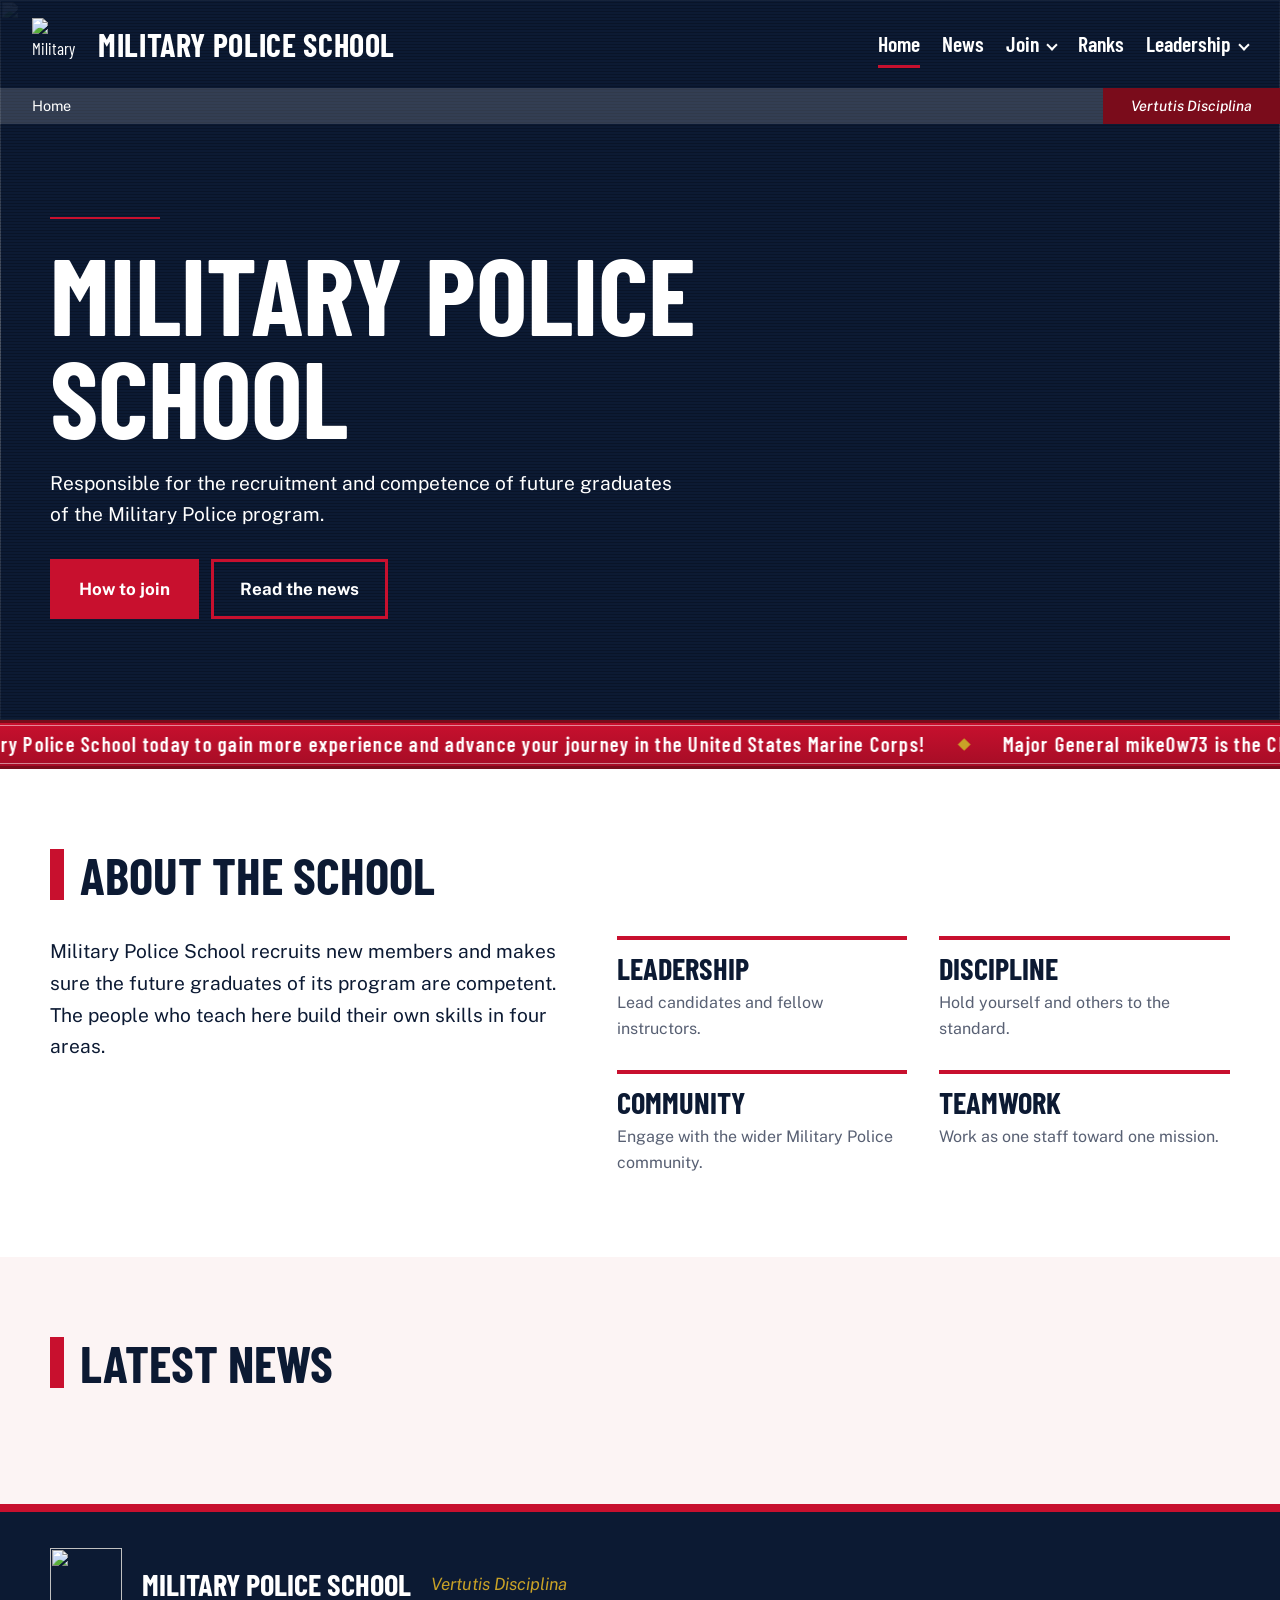
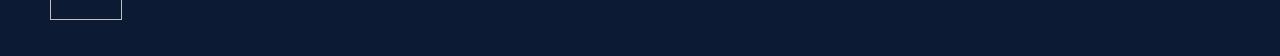
==== commit 3fbb38d1: "Update index.html" ====
--- a/newsmanager/index.html
+++ b/newsmanager/index.html
@@ -445,7 +445,7 @@
 const PEOPLE = [
   {id: "high-command", name: "High Command", list: [["mike0w73", "Chairman", "Major General", "o8", "Major General Mike has served at Military Police School since May 7, 2026, and is one of the people who has contributed the most to leading and developing the school. He officially began his work in High Command on June 24, 2026, as a Senior Enlisted Advisor.", [["May 7, 2026", "First Lieutenant", "o2", "Instructor"], ["May 9, 2026", "Colonel", "o6", "Chief Instructor, Aide-de-Camp"], ["June 24, 2026", "Sergeant Major", "e9b", "Senior Enlisted Advisor"], ["July 7, 2026", "Brigadier General", "o7", "Vice Chairman"], ["October 6, 2026", "Major General", "o8", "Chairman"]], "If you win, you don’t have to provide any explanations... If you lose, you shouldn’t even be there to give explanations..."], ["X_AgsFang", "Vice Chairman", "Brigadier General", "o7", "Brigadier General Fang has served at Military Police School since May 16, 2026, and currently serves as Vice Chairman, contributing to the school. He officially became a member of High Command on July 7, 2026.", [["May 16, 2026", "Captain", "o3", "Senior Instructor"], ["May 25, 2026", "Major", "o4", "Lead Instructor"], ["June 8, 2026", "Colonel", "o6", "Head Instructor"], ["June 15, 2026", "Colonel", "o6", "Chief Instructor"], ["July 7, 2026", "Sergeant Major", "e9b", "Senior Enlisted Advisor"], ["October 6, 2026", "Brigadier General", "o7", "Vice Chairman"]]], ["AnthonyUnbeatable", "Senior Enlisted Advisor", "Sergeant Major", "e9b", "Sergeant Major Anthony has served at Military Police School since April 16, 2026, and currently serves as Senior Enlisted Advisor. He became a member of High Command on October 6, 2026.", [["May 26, 2026", "Captain", "o3", "Senior Instructor"], ["June 2, 2026", "Major", "o4", "Lead Instructor"], ["June 15, 2026", "Lieutenant Colonel", "o5", "Head Instructor"], ["July 7, 2026", "Colonel", "o6", "Chief Instructor"], ["October 6, 2026", "Sergeant Major", "e9b", "Senior Enlisted Advisor"]], "X_AgsFang and mike0w73 are my bitches"]]},
   {id: "chief-instructors", name: "Middle Command: Chief Instructors", list: [["65VI9", "Chief Instructor, Aide-de-Camp", "Colonel", "o6", "", [["May 18, 2026", "Major", "o4", "Lead Instructor"], ["May 25, 2026", "Lieutenant Colonel", "o5", "Head Instructor"], ["June 15, 2026", "Colonel", "o6", "Chief Instructor"], ["October 15, 2026", "Colonel", "o6", "Aide-de-Camp"]]], ["AviatorFs2020", "Chief Instructor", "Colonel", "o6", "", [["April 25, 2026", "Gunnery Sergeant", "e7", "Junior Instructor"], ["May 4, 2026", "Master Sergeant", "e8a", "Instructor"], ["May 11, 2026", "First Sergeant", "e8b", "Senior Instructor"], ["May 18, 2026", "Master Gunnery Sergeant", "e9a", "Lead Instructor"], ["July 8, 2026", "Lieutenant Colonel", "o5", "Head Instructor"], ["July 24, 2026", "Colonel", "o6", "Chief Instructor"]]], ["Policeswat8934dudess", "Chief Instructor", "Colonel", "o6", "Colonel Police has dedicated himself to Military Police School since July 20, 2026, starting as a Junior Instructor. He currently serves as Chief Instructor, holding the rank of Colonel.", [["July 20, 2026", "Gunnery Sergeant", "e7", "Junior Instructor"], ["July 27, 2026", "Master Sergeant", "e8a", "Instructor"], ["August 3, 2026", "First Sergeant", "e8b", "Senior Instructor"], ["August 7, 2026", "Major", "o4", "Lead Instructor"], ["August 14, 2026", "Lieutenant Colonel", "o5", "Head Instructor"], ["September 13, 2026", "Colonel", "o6", "Chief Instructor"]], "Don't make your problem, become my problem"]]},
-  {id: "head-instructors", name: "Middle Command: Head Instructors", list: [["gendermaleehrh", "Head Instructor", "Lieutenant Colonel", "o5", "", [["September 9, 2026", "First Lieutenant", "o2", "Instructor"], ["September 22, 2026", "Captain", "o3", "Senior Instructor"], ["September 28, 2026", "Major", "o4", "Lead Instructor"], ["August 10, 2026", "Lieutenant Colonel", "o5", "Head Instructor"]], "Learning never stops even when old"], ["KUNALNG6", "Head Instructor", "Lieutenant Colonel", "o5", "", [["October 8, 2026", "Lieutenant Colonel", "o5", "Head Instructor"]], "Stay true to yourself, don't let others' opinions change who you are."], ["Bardamcz", "Head Instructor", "Lieutenant Colonel", "o5", "", [["September 22, 2026", "Staff Sergeant", "e6", "Senior Instructor"], ["September 28, 2026", "Major", "o4", "Lead Instructor"], ["October 8, 2026", "Lieutenant Colonel", "o5", "Head Instructor"]], "By example we shall lead."]]}
+  {id: "head-instructors", name: "Middle Command: Head Instructors", list: [["gendermaleehrh", "Head Instructor", "Lieutenant Colonel", "o5", "", [["September 9, 2026", "First Lieutenant", "o2", "Instructor"], ["September 22, 2026", "Captain", "o3", "Senior Instructor"], ["September 28, 2026", "Major", "o4", "Lead Instructor"], ["October 8, 2026", "Lieutenant Colonel", "o5", "Head Instructor"]], "Learning never stops even when old"], ["KUNALNG6", "Head Instructor", "Lieutenant Colonel", "o5", "", [["October 8, 2026", "Lieutenant Colonel", "o5", "Head Instructor"]], "Stay true to yourself, don't let others' opinions change who you are."], ["Bardamcz", "Head Instructor", "Lieutenant Colonel", "o5", "", [["September 22, 2026", "Staff Sergeant", "e6", "Senior Instructor"], ["September 28, 2026", "Major", "o4", "Lead Instructor"], ["October 8, 2026", "Lieutenant Colonel", "o5", "Head Instructor"]], "By example we shall lead."]]}
 ];
 const SHORT_NAMES = {AviatorFs2020: "Aviator", Bardamcz: "Bardam", gendermaleehrh: "Gender", KUNALNG6: "Kunal"};
 function WithArticle(position) { return (/^[AEIOU]/.test(position) ? "an " : "a ") + position; }
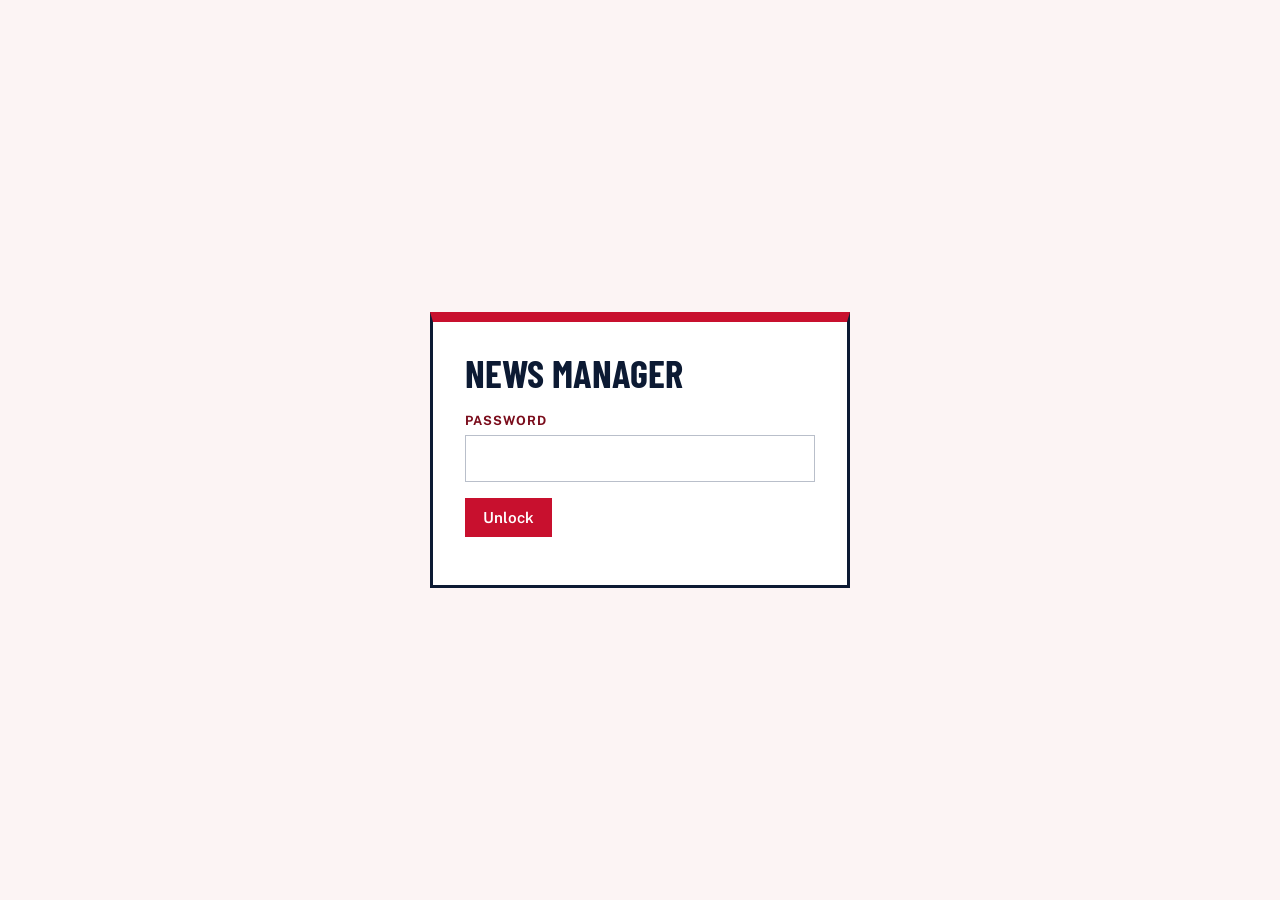
==== commit 431ea74b: "Update index.html" ====
--- a/newsmanager/index.html
+++ b/newsmanager/index.html
@@ -2,778 +2,380 @@
 <html lang="en">
 <head>
 <meta charset="utf-8">
-<meta name="viewport" content="width=device-width, initial-scale=1, viewport-fit=cover">
-<link rel="icon" type="image/png" href="assets/logo.png">
-<link rel="apple-touch-icon" href="assets/logo.png">
-<title>Military Police School</title>
-<meta property="og:site_name" content="Military Police School">
-<meta property="og:type" content="website">
-<meta property="og:title" content="Military Police School">
-<meta property="og:description" content="Responsible for the recruitment and competence of future graduates of the Military Police program.">
-<meta property="og:url" content="https://65vi9.github.io/Military-Police-School-Web/">
-<meta property="og:image" content="https://65vi9.github.io/Military-Police-School-Web/assets/og-image.jpg">
-<meta name="twitter:card" content="summary_large_image">
-<meta name="theme-color" content="#c8102e">
-<link rel="preconnect" href="https://fonts.googleapis.com">
-<link rel="preconnect" href="https://fonts.gstatic.com" crossorigin>
-<link href="https://fonts.googleapis.com/css2?family=Barlow+Condensed:wght@500;600;700&family=Zilla+Slab:wght@500;600;700&family=Public+Sans:wght@400;500;600;700&display=swap" rel="stylesheet">
+<meta name="viewport" content="width=device-width, initial-scale=1">
+<link rel="icon" type="image/png" href="../assets/logo.png">
+<link rel="apple-touch-icon" href="../assets/logo.png">
+<meta name="robots" content="noindex,nofollow">
+<title>News Manager</title>
+<link href="https://fonts.googleapis.com/css2?family=Barlow+Condensed:wght@600;700&family=Public+Sans:wght@400;500;600;700&display=swap" rel="stylesheet">
 <style>
-:root{--white:#fff;--tint:#fcf4f4;--scarlet:#c8102e;--maroon:#7a0c1b;--navy:#0c1a33;--gold:#c9a227;--muted:#586073;--line:#e9d3d6;color-scheme:light;box-sizing:border-box;padding-top:env(safe-area-inset-top,0px);padding-bottom:env(safe-area-inset-bottom,0px)}
-*,*::before,*::after{box-sizing:inherit}
-body{margin:0;background:var(--white);color:var(--navy);font-family:"Public Sans",system-ui,-apple-system,"Segoe UI",Arial,sans-serif;font-size:1.0625rem;line-height:1.65}
-img{max-width:100%;display:block}
-a{color:inherit}
-:focus-visible{outline:3px solid var(--scarlet);outline-offset:3px}
-.wrap{width:min(1180px,100% - 40px);margin-inline:auto}
-.cond{font-family:"Barlow Condensed","Arial Narrow",Impact,sans-serif}
-.slab{font-family:"Zilla Slab",Rockwell,Georgia,serif}
-.hero{position:relative;min-height:clamp(380px,46vw,520px);background:var(--navy);color:#fff;overflow:hidden;display:flex;flex-direction:column}
-.hero.tall{min-height:clamp(560px,62vw,720px)}
-.hero-bg{position:absolute;inset:0}
-.hero-bg img{width:100%;height:100%;object-fit:cover;opacity:.55}
-.hero-bg::after{content:"";position:absolute;inset:0;background:linear-gradient(180deg,rgba(12,26,51,.9),rgba(12,26,51,.35) 45%,rgba(12,26,51,.85))}
-.top{position:relative;z-index:5;display:flex;align-items:center;justify-content:space-between;gap:16px;padding:18px 32px;flex-wrap:wrap}
-.brand{display:flex;align-items:center;gap:14px;text-decoration:none}
-.brand img{width:52px;height:52px}
-.brand span{font-size:2rem;font-weight:700;text-transform:uppercase;letter-spacing:.02em;line-height:1}
-nav{display:flex;gap:22px;flex-wrap:wrap}
-nav a{position:relative;padding:6px 0;font-size:1.35rem;font-weight:600;text-decoration:none}
-nav a::after{content:"";position:absolute;left:0;bottom:0;height:3px;width:100%;background:var(--scarlet);transform:scaleX(0);transform-origin:left;transition:transform .3s}
-nav a[aria-current]::after{transform:scaleX(1)}
-.crumbs{position:relative;z-index:2;display:flex;justify-content:space-between;align-items:stretch;background:rgba(255,255,255,.16);font-size:.9rem}
-.crumbs ol{list-style:none;margin:0;padding:6px 32px;display:flex;gap:10px;flex-wrap:wrap;min-width:0}
-.crumbs li+li::before{content:"›";margin-right:10px}
-.crumbs a{text-decoration:none}
-.crumbs li:last-child{overflow:hidden;text-overflow:ellipsis;white-space:nowrap;max-width:50vw}
-.motto{background:var(--maroon);padding:6px 28px;font-style:italic;font-weight:500;white-space:nowrap}
-.hero-body{position:relative;z-index:2;flex:1;display:flex;flex-direction:column;justify-content:center;padding:48px 0 56px}
-.hero-body::before{content:"";display:block;width:110px;height:2px;background:var(--scarlet);margin-bottom:22px}
-.hero h1{margin:0;font-size:clamp(3rem,9vw,6.8rem);line-height:.95;font-weight:700;text-transform:uppercase;max-width:14ch}
-.hero.long h1{font-size:clamp(2.2rem,5.2vw,4.2rem);max-width:22ch;line-height:1.02}
-.hero .lede{margin:20px 0 0;max-width:40rem;font-size:1.2rem}
-.hero.play .hero-body>*{animation:slide .8s cubic-bezier(.2,.7,.2,1) both}
-.hero.play .hero-body>*:nth-child(2){animation-delay:.12s}
-.hero.play .hero-body>*:nth-child(3){animation-delay:.24s}
-.hero.play .hero-body>*:nth-child(4){animation-delay:.36s}
-.btnrow{display:flex;flex-wrap:wrap;gap:12px;margin-top:28px}
-.btn{display:inline-block;padding:13px 26px;font-weight:700;text-decoration:none;border:3px solid var(--scarlet);transition:background .25s,color .25s}
-.btn.solid{background:var(--scarlet);color:#fff}
-.btn.line{color:#fff}
-.page{display:none;min-height:50vh}
-.page.on{display:block}
-section{padding:80px 0}
-.alt{background:var(--tint)}
-h2.sec{display:flex;align-items:center;gap:16px;margin:0 0 36px;font-size:clamp(2.2rem,4.6vw,3.2rem);font-weight:700;text-transform:uppercase;line-height:1}
-h2.sec::before{content:"";width:14px;align-self:stretch;background:var(--scarlet)}
-.about{display:grid;grid-template-columns:1fr 1.2fr;gap:56px;align-items:start}
-.about p{margin:0;font-size:1.2rem;max-width:36rem}
-.values{display:grid;grid-template-columns:repeat(2,1fr);gap:28px 32px}
-.values div{border-top:4px solid var(--scarlet);padding-top:12px}
-.values h3{margin:0 0 4px;font-size:1.9rem;text-transform:uppercase;line-height:1.1}
-.values p{font-size:1rem;color:var(--muted)}
-.filter{display:flex;flex-wrap:wrap;gap:28px 36px;justify-content:space-between;align-items:flex-end;margin-bottom:26px}
-.filter label{display:block;font-size:.8rem;letter-spacing:.2em;color:var(--maroon);margin-bottom:6px}
-.filter select{min-width:200px;padding:6px 28px 6px 0;border:0;border-bottom:2px solid var(--line);background:transparent;font:700 1rem "Public Sans",sans-serif;color:var(--maroon)}
-.filter input{width:min(320px,100%);padding:10px 12px;border:1px solid #b9bfca;font:1rem "Public Sans",sans-serif}
-.results{display:flex;gap:16px;align-items:center;margin-bottom:18px;font-size:.95rem}
-.results button{border:0;background:none;color:var(--muted);letter-spacing:.15em;font-size:.8rem;cursor:pointer;text-decoration:underline}
-.grid{display:grid;grid-template-columns:repeat(6,1fr);gap:3px}
-.tile{position:relative;display:block;min-height:300px;overflow:hidden;color:#fff;text-decoration:none;background:var(--navy);grid-column:span 2}
-.tile.big{grid-column:span 6;min-height:380px}
-.tile .bg{position:absolute;inset:0;background-size:cover;background-position:center;transition:transform .8s cubic-bezier(.2,.7,.2,1)}
-.tile::after{content:"";position:absolute;inset:0;background:linear-gradient(180deg,rgba(12,26,51,.1),rgba(12,26,51,.88));transition:background .4s}
-.tile .txt{position:absolute;z-index:2;left:0;right:0;bottom:0;padding:26px 28px}
-.tile .txt::before{content:"";display:block;width:60px;height:3px;background:var(--scarlet);margin-bottom:14px;transition:width .4s}
-.tile h3{margin:0;font-size:clamp(1.35rem,2.4vw,1.9rem);line-height:1.15;text-transform:uppercase;font-weight:700}
-.tile.big h3{font-size:clamp(1.6rem,3.2vw,2.5rem);max-width:30ch}
-.tile p{margin:10px 0 0;max-width:46rem;font-size:.98rem;color:#e3e6ee}
-.more{display:inline-flex;align-items:center;gap:8px;margin-top:14px;font-size:.78rem;font-weight:700;letter-spacing:.2em}
-.more::before{content:"";width:11px;height:11px;border-radius:50%;background:var(--scarlet);transition:transform .3s}
-.reveal{opacity:0;transform:translateY(26px);transition:opacity .7s,transform .7s}
-.reveal.in{opacity:1;transform:none}
-.article{max-width:760px}
-.meta{margin:0 0 28px;color:var(--muted);font-weight:600}
-.article .intro{font-size:1.25rem;margin:0 0 36px}
-.qa{margin:0 0 30px}
-.qa h3{margin:0 0 8px;padding-left:16px;border-left:6px solid var(--scarlet);font-size:1.5rem;line-height:1.25;color:var(--maroon)}
-.qa p{margin:0}
-.back{display:inline-block;margin-top:24px;font-weight:700;color:var(--scarlet)}
-.join{display:grid;grid-template-columns:1fr 1fr;border:3px solid var(--navy);background:var(--white)}
-.join div{padding:40px}
-.join div+div{border-left:3px solid var(--navy)}
-.join h3{margin:0 0 10px;font-size:2.8rem;text-transform:uppercase;color:var(--scarlet);line-height:1}
-.join p{margin:0;max-width:26rem}
-.dc{color:var(--scarlet);font-weight:700}
-.fmt{margin:0 0 24px;padding:18px 22px;background:var(--navy);color:#fff;border-left:6px solid var(--scarlet);font:.95rem/1.7 ui-monospace,Consolas,monospace;white-space:pre-wrap;overflow-wrap:anywhere}
-.lbl{margin:0 0 6px;font-weight:700;color:var(--maroon)}
-.steps{display:grid;grid-template-columns:1fr 1fr;gap:28px;margin-bottom:36px}
-.steps>div{border-top:4px solid var(--scarlet);padding-top:12px}
-.steps h3{margin:0 0 8px;font-size:1.9rem;text-transform:uppercase;line-height:1.1}
-.steps p{margin:0 0 14px}
-.list{margin:0 0 20px;padding-left:22px}
-.list li{margin-bottom:6px}
-.empty{margin:0;color:var(--muted)}
-.rank-group{margin-bottom:56px}
-.rank-group:last-child{margin-bottom:0}
-.rank-group h3{margin:0 0 22px;padding-bottom:8px;border-bottom:2px solid var(--line);font-size:1.9rem;text-transform:uppercase;color:var(--scarlet)}
-.roster{display:grid;grid-template-columns:repeat(3,1fr);gap:40px 28px}
-.entry{display:flex;flex-direction:column;gap:14px;min-width:0}
-.portrait{width:100%;max-width:320px;aspect-ratio:215/245;background:#e9edf3;border-bottom:5px solid var(--scarlet)}
-.portrait img{width:100%;height:100%;object-fit:cover}
-.rank{display:flex;align-items:center;gap:14px;min-width:0}
-.tile2{flex:none;width:80px;height:80px;display:grid;place-items:center;background:var(--navy);border-bottom:5px solid var(--scarlet)}
-.tile2 img{max-width:54px;max-height:58px;width:auto;height:auto}
-.rank>div:last-child{min-width:0}
-.rank b{display:block;font-size:1.8rem;line-height:1.05;overflow-wrap:anywhere}
-.rank span{display:block;font-weight:600;margin-top:4px}
-.rank small{display:block;font-size:.95rem;color:var(--muted)}
-footer{background:var(--navy);color:#fff;border-top:8px solid var(--scarlet)}
-footer .wrap{display:flex;align-items:center;gap:20px;padding:36px 0;flex-wrap:wrap}
-footer img{width:72px;height:72px}
-footer p{margin:0}
-footer .t{font-size:1.9rem;font-weight:700;text-transform:uppercase}
-footer em{color:var(--gold)}
-.lead{margin:0 0 28px}
-.lead img{width:100%;border-bottom:6px solid var(--scarlet)}
-figure{margin:0 0 28px}
-figure img{width:100%}
-figcaption{font-size:.9rem;color:var(--muted);margin-top:6px}
-blockquote{margin:0 0 30px;padding:6px 0 6px 20px;border-left:6px solid var(--scarlet);font-size:1.5rem;line-height:1.3;color:var(--maroon)}
-blockquote cite{display:block;margin-top:8px;font:600 1rem "Public Sans",sans-serif;color:var(--muted)}
-.sub{margin:36px 0 12px;font-size:1.7rem}
-.body{margin:0 0 20px}
-.has-menu{position:relative;display:flex}
-.caret{display:inline-block;width:8px;height:8px;margin-left:9px;border-right:2px solid currentColor;border-bottom:2px solid currentColor;transform:translateY(-3px) rotate(45deg);transition:transform .3s}
-.has-menu:hover .caret,.has-menu:focus-within .caret{transform:translateY(1px) rotate(225deg)}
-.menu,.fly{list-style:none;margin:0;padding:14px 0;opacity:0;visibility:hidden;transition:opacity .25s,transform .25s,visibility .25s}
-.menu{position:absolute;top:100%;right:-14px;min-width:250px;background:#a00c20;box-shadow:0 14px 30px rgba(0,0,0,.4);transform:translateY(10px)}
-.has-menu:hover>.menu,.has-menu:focus-within>.menu{opacity:1;visibility:visible;transform:none}
-.menu li{position:relative}
-.menu a{display:block;padding:9px 28px;font-size:1.15rem;font-weight:500;white-space:nowrap}
-.menu a::after{display:none}
-.menu li:hover>a,.menu li:focus-within>a{background:rgba(0,0,0,.2)}
-.menu li.has-fly>a,.menu li.flat>a{padding-left:38px}
-.menu li.has-fly>a::before{content:"";position:absolute;left:16px;top:50%;width:8px;height:8px;border-left:2px solid #fff;border-bottom:2px solid #fff;transform:translateY(-50%) rotate(45deg)}
-.fly .none{display:block;padding:9px 28px;font-size:1.15rem;font-weight:500;white-space:nowrap;opacity:.7}
-.fly{position:absolute;top:-14px;right:100%;min-width:270px;background:var(--maroon);box-shadow:0 14px 30px rgba(0,0,0,.4);transform:translateX(10px)}
-.menu li:hover>.fly,.menu li:focus-within>.fly{opacity:1;visibility:visible;transform:none}
-.bio{display:inline-flex;align-items:center;gap:14px;align-self:flex-start;color:#a00c20;font-size:.85rem;font-weight:600;letter-spacing:.28em;text-transform:uppercase;text-decoration:none}
-.bio svg{width:18px;height:22px;flex:none;fill:currentColor;transition:transform .3s}
-.bio span{padding-bottom:3px;background:linear-gradient(currentColor,currentColor) left bottom/0 2px no-repeat;transition:background-size .3s}
-.profile{display:grid;grid-template-columns:minmax(0,380px) 1fr;gap:48px;align-items:start}
-.profile .portrait{max-width:380px}
-.profile .rank{gap:18px;margin-bottom:26px}
-.profile .tile2{width:96px;height:96px}
-.profile .tile2 img{max-width:64px;max-height:70px}
-.profile .rank b{font-size:2.4rem}
-.profile .rank span{font-size:1.1rem}
-.promo{margin:36px 0 12px}
-.promo h3{margin:0 0 22px;padding-bottom:8px;border-bottom:2px solid var(--line);font-size:1.9rem;text-transform:uppercase;color:var(--scarlet)}
-.timeline{position:relative;list-style:none;margin:0;padding:0 0 0 34px}
-.timeline::before{content:"";position:absolute;left:8px;top:14px;bottom:14px;width:3px;background:var(--line)}
-.timeline li{position:relative;display:flex;align-items:center;gap:20px;padding:10px 0}
-.timeline li::before{content:"";position:absolute;left:-34px;top:50%;width:19px;height:19px;border:3px solid var(--scarlet);border-radius:50%;background:var(--white);transform:translateY(-50%)}
-.timeline li:last-child::before{background:var(--scarlet);box-shadow:0 0 0 5px rgba(200,16,46,.18)}
-.timeline .when{flex:none;width:170px;font-weight:600;color:var(--muted);font-size:.95rem}
-.timeline .badge{flex:none;width:68px;height:68px;display:grid;place-items:center;background:var(--navy);border-bottom:4px solid var(--scarlet)}
-.timeline .badge img{max-width:46px;max-height:50px;width:auto;height:auto}
-.timeline .what b{display:block;font-size:1.55rem;line-height:1.1}
-.timeline .what span{display:block;font-weight:600;color:var(--maroon)}
-.progress{position:fixed;top:0;left:0;right:0;height:4px;z-index:50;background:linear-gradient(90deg,var(--scarlet),var(--gold));transform:scaleX(0);transform-origin:left}
-.hero-bg::before{content:"";position:absolute;inset:0;z-index:1;pointer-events:none;background:repeating-linear-gradient(0deg,rgba(0,0,0,.2) 0 1px,transparent 1px 3px)}
-.hero::before{content:"";position:absolute;left:0;right:0;top:-160px;height:160px;z-index:1;pointer-events:none;background:linear-gradient(180deg,transparent,rgba(255,255,255,.08),transparent)}
-.portrait{position:relative;overflow:hidden}
-.portrait img{transition:transform .6s cubic-bezier(.2,.7,.2,1)}
-.portrait::after{content:"";position:absolute;inset:12px;pointer-events:none;opacity:0;transform:scale(1.12);transition:opacity .35s,transform .35s;background:linear-gradient(#fff,#fff) 0 0/24px 2px,linear-gradient(#fff,#fff) 0 0/2px 24px,linear-gradient(#fff,#fff) 100% 0/24px 2px,linear-gradient(#fff,#fff) 100% 0/2px 24px,linear-gradient(#fff,#fff) 0 100%/24px 2px,linear-gradient(#fff,#fff) 0 100%/2px 24px,linear-gradient(#fff,#fff) 100% 100%/24px 2px,linear-gradient(#fff,#fff) 100% 100%/2px 24px;background-repeat:no-repeat}
-.tile2,.timeline .badge{position:relative;overflow:hidden}
-.tile2::after,.timeline .badge::after{content:"";position:absolute;inset:0;pointer-events:none;background:linear-gradient(115deg,transparent 35%,rgba(255,255,255,.35) 50%,transparent 65%);transform:translateX(-130%)}
-.creed{position:relative;margin:0 0 26px;padding:18px 24px 18px 28px;background:var(--navy);border-left:6px solid var(--scarlet);color:#fff;font-size:1.45rem;font-style:italic;line-height:1.3}
-.creed small{display:block;margin-bottom:8px;color:var(--gold);font:700 .75rem "Public Sans",sans-serif;font-style:normal;letter-spacing:.3em}
-.outcome{margin:0 0 40px}
-.outcome h3{display:flex;align-items:center;gap:12px;margin:0 0 14px;font-size:1.9rem;text-transform:uppercase;color:var(--scarlet)}
-.outcome h3::before{content:"";width:12px;height:26px;background:var(--scarlet)}
-.outcome .scroll{overflow-x:auto;border:3px solid var(--navy)}
-.outcome table{width:100%;min-width:560px;border-collapse:collapse}
-.outcome th{padding:12px 16px;background:var(--navy);border-bottom:4px solid var(--scarlet);color:#fff;text-align:left;font:700 1.15rem "Barlow Condensed",sans-serif;letter-spacing:.14em;text-transform:uppercase}
-.outcome td{padding:13px 16px;border-top:1px solid var(--line);font-weight:600;overflow-wrap:anywhere}
-.outcome tbody tr{transition:background .2s}
-.outcome tbody tr:nth-child(even){background:var(--tint)}
-.outcome td.tbd{color:var(--muted);font-style:italic;font-weight:500}
-.outcome td.only{padding:36px 16px;color:var(--maroon);font-style:normal;font-weight:700;letter-spacing:.22em;text-align:center;text-transform:uppercase}
-@keyframes sweep{from{top:-160px}to{top:100%}}
-@keyframes strike{from{opacity:0;letter-spacing:.3em}to{opacity:1;letter-spacing:0}}
-@keyframes rule{from{width:0}to{width:110px}}
-@keyframes pagein{from{opacity:0;transform:translateY(14px)}to{opacity:1;transform:none}}
-@keyframes ping{0%{box-shadow:0 0 0 0 rgba(200,16,46,.55)}100%{box-shadow:0 0 0 16px rgba(200,16,46,0)}}
-@keyframes slam{0%{opacity:0;transform:rotate(-3deg) scale(2.6)}60%{opacity:.95}100%{opacity:.93;transform:rotate(-3deg) scale(1)}}
-@media (prefers-reduced-motion:no-preference){
-.hero::before{animation:sweep 7s linear infinite}
-.hero.play .hero-body>h1{animation:strike .9s cubic-bezier(.2,.7,.2,1) both}
-.hero.play .hero-body::before{animation:rule 1s ease-out both}
-.page.on{animation:pagein .5s ease both}
-.timeline li:last-child::before{animation:ping 2.2s ease-out infinite}
-.stamp{animation:slam .7s cubic-bezier(.2,.9,.3,1.25) .4s both}
-}
-@keyframes slide{from{opacity:0;transform:translateX(-34px)}to{opacity:1;transform:none}}
-@keyframes drift{from{transform:scale(1)}to{transform:scale(1.1) translateX(-1.5%)}}
-@media (prefers-reduced-motion:no-preference){.hero-bg img{animation:drift 24s ease-in-out infinite alternate}}
-@media (prefers-reduced-motion:reduce){.reveal{opacity:1;transform:none;transition:none}.tile .bg,.tile .txt::before,nav a::after{transition:none}}
-.stamp{display:table;position:relative;margin:0 0 32px;padding:12px 34px 14px;border:5px solid var(--scarlet);color:var(--scarlet);text-align:center;text-transform:uppercase;transform:rotate(-3deg);transform-origin:left center;opacity:.93;filter:url(#inkWear)}
-.stamp::before{content:"";position:absolute;inset:4px;border:2px solid currentColor;pointer-events:none}
-.stamp>*{display:block;position:relative;font-family:"Barlow Condensed","Arial Narrow",sans-serif;line-height:1}
-.stamp-top{padding:0 0 7px .42em;border-bottom:2px solid currentColor;font-size:.95rem;font-weight:700;letter-spacing:.42em}
-.stamp-main{padding:8px 0 4px .2em;font-size:4.6rem;font-weight:700;letter-spacing:.2em}
-.stamp-bot{padding:7px 0 0 .3em;border-top:2px solid currentColor;font-size:.9rem;font-weight:600;letter-spacing:.3em}
-.ticker{position:relative;display:flex;align-items:stretch;background:linear-gradient(180deg,var(--scarlet),#a60d26);color:#fff;border-top:3px solid var(--maroon);border-bottom:3px solid var(--maroon);overflow:hidden}
-.ticker::before{content:"";position:absolute;inset:2px 0;border-top:1px solid rgba(255,255,255,.5);border-bottom:1px solid rgba(255,255,255,.5);pointer-events:none;z-index:2}
-.ticker-view{flex:1;min-width:0;overflow:hidden;cursor:grab;touch-action:pan-y;user-select:none;-webkit-user-select:none}
-.ticker-view.drag{cursor:grabbing}
-.ticker-track{display:flex;width:max-content;will-change:transform}
-.ticker-set{display:flex;flex:none}
-.ticker-item{flex:none;display:flex;align-items:center;padding:9px 0;font-size:1.3rem;line-height:1.2;font-weight:600;letter-spacing:.06em;white-space:nowrap}
-.ticker-item::after{content:"";width:9px;height:9px;margin:0 34px;background:var(--gold);transform:rotate(45deg)}
-@media (prefers-reduced-motion:reduce){.ticker-view{overflow-x:auto;cursor:auto;user-select:auto;-webkit-user-select:auto}.ticker-set.dup{display:none}}
-@media (max-width:560px){.ticker-item{font-size:1.1rem}.stamp{padding:10px 18px 12px}.stamp-main{font-size:3.2rem}.stamp-top{font-size:.8rem;letter-spacing:.3em}.stamp-bot{font-size:.75rem;letter-spacing:.14em}}
-.ranks{display:grid;grid-template-columns:minmax(250px,330px) minmax(0,1fr);gap:44px;align-items:start}
-.rank-list{list-style:none;margin:0;padding:0;border:3px solid var(--navy);background:var(--white)}
-.rank-list li+li{border-top:1px solid var(--line)}
-.rank-list .grp{padding:10px 18px;background:var(--tint);color:var(--maroon);font-family:"Barlow Condensed","Arial Narrow",sans-serif;font-size:1.1rem;font-weight:700;letter-spacing:.2em;text-transform:uppercase}
-.rank-list a{display:flex;justify-content:space-between;align-items:center;gap:12px;padding:14px 18px;border-left:6px solid transparent;font-weight:600;text-decoration:none;transition:background .2s,border-color .2s}
-.rank-list small{color:var(--muted);font-size:.85rem;font-weight:600;letter-spacing:.06em;white-space:nowrap}
-.rank-list a[aria-current]{background:var(--navy);border-left-color:var(--scarlet);color:#fff}
-.rank-list a[aria-current] small{color:#d4d9e6}
-.rank-head{margin:0 0 26px}
-.rank-head h3{margin:0 0 14px;font-size:clamp(2.4rem,5.5vw,3.6rem);line-height:1;text-transform:uppercase}
-.chips{display:flex;flex-wrap:wrap;gap:8px}
-.chips span{padding:4px 14px;background:var(--navy);color:#fff;font-size:.85rem;font-weight:700;letter-spacing:.14em;text-transform:uppercase}
-.chips span:first-child{background:var(--scarlet)}
-.insignia-row{display:flex;flex-wrap:wrap;gap:28px}
-.insig{display:flex;align-items:center;gap:16px}
-.insig .tile2{width:112px;height:112px}
-.insig .tile2 img{max-width:76px;max-height:84px}
-.insig b{display:block;font-size:1.5rem;line-height:1.1}
-.insig span{display:block;font-weight:600;color:var(--muted)}
-.rank-detail h4{margin:32px 0 12px;padding-bottom:6px;border-bottom:2px solid var(--line);font-family:"Barlow Condensed","Arial Narrow",sans-serif;font-size:1.7rem;line-height:1.1;text-transform:uppercase;color:var(--scarlet)}
-.rank-detail .body{font-size:1.15rem}
-@media (prefers-reduced-motion:no-preference){.rank-card{animation:pagein .35s ease both}}
-@media (hover:hover) and (pointer:fine){
-.rank-list a:not([aria-current]):hover{background:var(--tint)}
-nav a:hover::after{transform:scaleX(1)}
-.crumbs a:hover{text-decoration:underline}
-.btn.solid:hover{background:var(--maroon);border-color:var(--maroon)}
-.btn.line:hover{background:var(--scarlet)}
-.tile:hover .bg{transform:scale(1.07)}
-.tile:hover::after{background:linear-gradient(180deg,rgba(122,12,27,.25),rgba(12,26,51,.94))}
-.tile:hover .txt::before{width:130px}
-.tile:hover .more::before{transform:scale(1.5)}
-.bio:hover svg{transform:translateY(-3px)}
-.bio:hover span{background-size:100% 2px}
-.portrait:hover img{transform:scale(1.05)}
-.portrait:hover::after{opacity:1;transform:none}
-.tile2:hover::after,.timeline li:hover .badge::after{transform:translateX(130%);transition:transform .8s}
-.tile2:hover img,.timeline li:hover .badge img{transform:scale(1.1);transition:transform .4s}
-.outcome tbody tr:hover{background:#f6dfe3}
-}
-@media (max-width:900px){
-.ranks{grid-template-columns:1fr;gap:28px}
-.rank-list{display:flex;overflow-x:auto;border-width:2px}
-.rank-list .grp{display:none}
-.rank-list li{flex:none}
-.rank-list li+li{border-top:0;border-left:1px solid var(--line)}
-.rank-list a{border-left:0;border-bottom:5px solid transparent;white-space:nowrap}
-.rank-list a[aria-current]{border-bottom-color:var(--scarlet)}
-.about{grid-template-columns:1fr;gap:32px}
-.roster{grid-template-columns:1fr}
-.profile{grid-template-columns:1fr}
-.menu,.caret{display:none}
-.join,.steps{grid-template-columns:1fr}
-.join div+div{border-left:0;border-top:3px solid var(--navy)}
-.tile{grid-column:span 6}
-section{padding:60px 0}
-.top{padding:14px 20px}
-.crumbs ol{padding:6px 20px}
-}
-@media (max-width:560px){
-.timeline li{flex-wrap:wrap;gap:6px 16px}
-.timeline .when{width:100%}
-}
-@media (max-width:560px){
-.brand span{display:none}
-nav{gap:14px}
-nav a{font-size:1.15rem}
-.values{grid-template-columns:1fr}
-.motto{padding:6px 14px}
-}
+:root{--scarlet:#c8102e;--maroon:#7a0c1b;--navy:#0c1a33;--tint:#fcf4f4;--line:#e9d3d6;--muted:#586073;color-scheme:light}
+*{box-sizing:border-box}
+body{margin:0;background:#fff;color:var(--navy);font:16px/1.55 "Public Sans",system-ui,sans-serif}
+.cond{font-family:"Barlow Condensed","Arial Narrow",sans-serif;text-transform:uppercase}
+[hidden]{display:none!important}
+#gate{min-height:100vh;display:grid;place-items:center;padding:20px;background:var(--tint)}
+.box{width:min(420px,100%);background:#fff;border:3px solid var(--navy);border-top:10px solid var(--scarlet);padding:32px}
+.box h1{margin:0 0 18px;font-size:2.4rem;line-height:1}
+.bar{display:flex;flex-wrap:wrap;gap:12px;align-items:center;justify-content:space-between;padding:14px 24px;background:var(--navy);color:#fff;border-bottom:6px solid var(--scarlet)}
+.bar img{width:40px;height:40px}
+.bar h1{margin:0;font-size:1.7rem}
+.tabs{display:flex;gap:6px;flex-wrap:wrap}
+button,.btn{font:600 .95rem "Public Sans",sans-serif;padding:9px 16px;border:2px solid var(--scarlet);background:#fff;color:var(--scarlet);cursor:pointer}
+button:hover{background:var(--scarlet);color:#fff}
+button.solid{background:var(--scarlet);color:#fff}
+button.solid:hover{background:var(--maroon);border-color:var(--maroon)}
+.bar button{background:transparent;color:#fff;border-color:#fff}
+.bar button.on,.bar button:hover{background:var(--scarlet);border-color:var(--scarlet)}
+main{width:min(1000px,100% - 32px);margin:28px auto 80px}
+label{display:block;font-size:.8rem;font-weight:700;letter-spacing:.08em;color:var(--maroon);margin:16px 0 4px}
+input[type=text],input[type=password],input[type=date],input[type=number],select,textarea{width:100%;padding:10px 12px;border:1px solid #b9bfca;font:inherit;background:#fff}
+textarea{min-height:110px;resize:vertical}
+.grid2{display:grid;grid-template-columns:1fr 1fr;gap:0 20px}
+.checks{display:flex;gap:24px;flex-wrap:wrap;margin-top:18px}
+.checks label{display:flex;gap:8px;align-items:center;margin:0;font-size:.95rem;letter-spacing:0;color:var(--navy)}
+h2{margin:0 0 6px;font-size:2rem;line-height:1.1;display:flex;gap:12px;align-items:center}
+h2::before{content:"";width:12px;height:1.1em;background:var(--scarlet)}
+.hint{color:var(--muted);font-size:.9rem;margin:2px 0 0}
+.post{display:flex;gap:16px;align-items:center;justify-content:space-between;flex-wrap:wrap;padding:14px 0;border-bottom:2px solid var(--line)}
+.post b{font-size:1.1rem}
+.post small{display:block;color:var(--muted)}
+.tag{display:inline-block;margin-left:6px;padding:0 8px;font-size:.75rem;font-weight:700;background:var(--navy);color:#fff}
+.tag.draft{background:#8a6d00}
+.row{display:flex;gap:8px;flex-wrap:wrap}
+.block{margin-top:14px;padding:14px;border:2px solid var(--line);border-left:6px solid var(--scarlet);background:#fff}
+.bh{display:flex;justify-content:space-between;align-items:center;gap:8px;margin-bottom:6px}
+.bh button{padding:4px 10px;font-size:.8rem}
+#viewEdit.app .nw,#viewEdit:not(.app) .ap{display:none}
+.kinds{display:flex;gap:8px;margin:14px 0}
+.kinds button.on{background:var(--scarlet);color:#fff}
+.preview{max-width:340px;margin-top:10px;border-bottom:5px solid var(--scarlet)}
+#status{position:fixed;left:16px;right:16px;bottom:16px;padding:12px 16px;background:var(--navy);color:#fff;border-left:8px solid var(--scarlet);max-width:640px;margin-inline:auto}
+#status.bad{background:var(--maroon)}
+@media (max-width:640px){.grid2{grid-template-columns:1fr}}
 </style>
 </head>
 <body>
-<svg width="0" height="0" style="position:absolute" aria-hidden="true" focusable="false"><filter id="inkWear" x="-4%" y="-4%" width="108%" height="108%" color-interpolation-filters="sRGB"><feTurbulence type="fractalNoise" baseFrequency="0.04" numOctaves="2" seed="4" result="warp"/><feDisplacementMap in="SourceGraphic" in2="warp" scale="2" xChannelSelector="R" yChannelSelector="G" result="rough"/><feTurbulence type="fractalNoise" baseFrequency="0.85" numOctaves="2" seed="11" result="grain"/><feColorMatrix in="grain" type="matrix" values="0 0 0 0 0 0 0 0 0 0 0 0 0 0 0 0 0 0 -9 6.2" result="holes"/><feComposite in="rough" in2="holes" operator="in"/></filter></svg>
-<div class="progress" id="progress" aria-hidden="true"></div>
-<div class="hero tall play" id="hero">
-<div class="hero-bg"><img id="heroImg" alt=""></div>
-<div class="top">
-<a class="brand cond" href="#/"><img id="brandLogo" alt="Military Police School seal"><span>Military Police School</span></a>
-<nav class="cond" aria-label="Main">
-<a href="#/" data-route="home">Home</a>
-<a href="#/news" data-route="news">News</a>
-<div class="has-menu"><a href="#/join" data-route="join">Join<span class="caret" aria-hidden="true"></span></a><ul class="menu" id="joinMenu"></ul></div>
-<a href="#/ranks" data-route="ranks">Ranks</a>
-<div class="has-menu"><a href="#/leadership" data-route="leadership">Leadership<span class="caret" aria-hidden="true"></span></a><ul class="menu" id="leadMenu"></ul></div>
-</nav>
-</div>
-<div class="crumbs"><ol id="crumbs"></ol><div class="motto">Vertutis Disciplina</div></div>
-<div class="wrap hero-body">
-<h1 class="cond" id="heroTitle"></h1>
-<p class="lede" id="heroLede"></p>
-<div class="btnrow" id="heroCta"></div>
-</div>
-</div>
-<div class="ticker" role="region" aria-label="Announcements"><div class="ticker-view"><div class="ticker-track" id="tickerTrack"></div></div></div>
+<div id="gate">
+<form class="box" id="gateForm">
+<h1 class="cond">News Manager</h1>
+<label for="pw">PASSWORD</label>
+<input id="pw" type="password" autocomplete="current-password" required>
+<p class="hint" id="gateError"></p>
+<p><button class="solid" type="submit">Unlock</button></p>
+</form>
+</div>
+<div id="app" hidden>
+<div class="bar">
+<div class="row" style="align-items:center"><img src="../assets/logo.png" alt=""><h1 class="cond">News Manager</h1></div>
+<div class="tabs">
+<button data-view="viewPosts">Posts</button>
+<button data-view="viewEdit" id="newTab">New post</button>
+<button data-view="viewSettings">Settings</button>
+<button id="lockBtn">Lock</button>
+</div>
+</div>
 <main>
-<div class="page" data-page="home">
-<section>
-<div class="wrap">
-<h2 class="sec cond">About the school</h2>
-<div class="about">
-<p>Military Police School recruits new members and makes sure the future graduates of its program are competent. The people who teach here build their own skills in four areas.</p>
-<div class="values">
-<div><h3 class="cond">Leadership</h3><p>Lead candidates and fellow instructors.</p></div>
-<div><h3 class="cond">Discipline</h3><p>Hold yourself and others to the standard.</p></div>
-<div><h3 class="cond">Community</h3><p>Engage with the wider Military Police community.</p></div>
-<div><h3 class="cond">Teamwork</h3><p>Work as one staff toward one mission.</p></div>
-</div>
-</div>
-</div>
+<section id="viewPosts">
+<h2 class="cond">Posts</h2>
+<p class="hint">Every post is a JSON file in its folder. Deleting a post deletes its file.</p>
+<div class="kinds"><button type="button" data-kind="news" class="on">News</button><button type="button" data-kind="app">Applications</button></div>
+<p><button id="refreshBtn" type="button">Refresh</button></p>
+<div id="postList"></div>
 </section>
-<section class="alt">
-<div class="wrap">
-<h2 class="sec cond">Latest news</h2>
-<div class="grid" id="homeGrid"></div>
+<section id="viewEdit" hidden>
+<h2 class="cond" id="editTitle">New post</h2>
+<div class="grid2">
+<div><label for="f-title">TITLE</label><input type="text" id="f-title" data-field="title"></div>
+<div><label for="f-id">FILE NAME (ID)</label><input type="text" id="f-id" data-field="id"></div>
+<div class="nw"><label for="f-category">CATEGORY</label><input type="text" id="f-category" data-field="category" list="catList"><datalist id="catList"></datalist></div>
+<div><label for="f-date">DATE</label><input type="date" id="f-date" data-field="date"></div>
+<div class="ap"><label for="f-deadline">DEADLINE</label><input type="date" id="f-deadline" data-field="deadline"></div>
+<div class="ap"><label for="f-link">APPLICATION LINK (Google Forms)</label><input type="text" id="f-link" data-field="link" placeholder="https://forms.gle/..."></div>
+<div class="nw"><label for="f-author">AUTHOR</label><input type="text" id="f-author" data-field="author"></div>
+<div class="nw"><label for="f-tags">TAGS (comma separated)</label><input type="text" id="f-tags" data-field="tags"></div>
+</div>
+<label for="f-excerpt">EXCERPT (shown on tiles and under the title)</label>
+<textarea id="f-excerpt" data-field="excerpt" style="min-height:80px"></textarea>
+<div class="nw">
+<label for="f-imageFile">HEADER IMAGE</label>
+<input type="file" id="f-imageFile" accept="image/*">
+<p class="hint">Or use an image URL or a path already in the repo</p>
+<input type="text" id="f-image" data-field="image" placeholder="https://... or assets/news/photo.jpg">
+<img class="preview" id="imagePreview" alt="" hidden>
+<div class="grid2">
+<div><label for="f-imagePosition">IMAGE FOCUS ON TILE</label><select id="f-imagePosition" data-field="imagePosition"><option>center</option><option>top</option><option>bottom</option><option>left</option><option>right</option></select></div>
+<div><label for="f-imageCaption">IMAGE CAPTION</label><input type="text" id="f-imageCaption" data-field="imageCaption"></div>
+</div>
+</div>
+<div class="checks">
+<label><input type="checkbox" data-field="featured"> Featured (wide tile)</label>
+<label class="nw"><input type="checkbox" data-field="pinned"> Pinned to top</label>
+<label><input type="checkbox" data-field="published"> Published (untick for draft)</label>
+</div>
+<label>ARTICLE BODY</label>
+<div id="blockList"></div>
+<div class="row" style="margin-top:14px">
+<button type="button" data-add="p">Add paragraph</button>
+<button type="button" data-add="ul">Add list</button>
+<button type="button" data-add="h">Add heading</button>
+<button type="button" data-add="qa">Add Q&amp;A</button>
+<button type="button" data-add="quote">Add quote</button>
+<button type="button" data-add="img">Add image</button>
+</div>
+<div class="row" style="margin-top:28px">
+<button class="solid" type="button" id="publishBtn">Publish to GitHub</button>
+<button type="button" id="downloadBtn">Download JSON</button>
+<button type="button" id="cancelBtn">Cancel</button>
 </div>
 </section>
-</div>
-<div class="page" data-page="news">
-<section>
-<div class="wrap">
-<div class="filter">
-<div><label for="catSelect">CATEGORY</label><select id="catSelect"></select></div>
-<div><label for="kwInput">KEY WORDS</label><input id="kwInput" type="search" placeholder="Search news"></div>
-</div>
-<div class="results"><span id="resultCount"></span><button id="clearAll" type="button">CLEAR ALL</button></div>
-<div class="grid" id="newsGrid"></div>
+<section id="viewSettings" hidden>
+<h2 class="cond">Settings</h2>
+<p class="hint">Saved in this browser only. The token never leaves your device except to call GitHub.</p>
+<div class="grid2">
+<div><label for="s-owner">GITHUB OWNER</label><input type="text" id="s-owner" data-setting="owner"></div>
+<div><label for="s-repo">REPOSITORY</label><input type="text" id="s-repo" data-setting="repo"></div>
+<div><label for="s-branch">BRANCH</label><input type="text" id="s-branch" data-setting="branch"></div>
+<div><label for="s-token">FINE-GRAINED TOKEN (Contents: read and write)</label><input type="password" id="s-token" data-setting="token" autocomplete="off"></div>
+<div><label for="s-newsDir">NEWS FOLDER</label><input type="text" id="s-newsDir" data-setting="newsDir"></div>
+<div><label for="s-appDir">APPLICATIONS FOLDER</label><input type="text" id="s-appDir" data-setting="appDir"></div>
+<div><label for="s-imageDir">IMAGE FOLDER</label><input type="text" id="s-imageDir" data-setting="imageDir"></div>
+<div><label for="s-maxImageWidth">MAX IMAGE WIDTH (px)</label><input type="number" id="s-maxImageWidth" data-setting="maxImageWidth" min="400" max="4000"></div>
+<div><label for="s-jpegQuality">JPEG QUALITY (0.3 to 1)</label><input type="number" id="s-jpegQuality" data-setting="jpegQuality" min="0.3" max="1" step="0.05"></div>
+<div><label for="s-categories">CATEGORIES (comma separated)</label><input type="text" id="s-categories" data-setting="categories"></div>
+<div><label for="s-defaultAuthor">DEFAULT AUTHOR</label><input type="text" id="s-defaultAuthor" data-setting="defaultAuthor"></div>
+<div><label for="s-defaultImagePosition">DEFAULT IMAGE FOCUS</label><select id="s-defaultImagePosition" data-setting="defaultImagePosition"><option>center</option><option>top</option><option>bottom</option></select></div>
+</div>
+<div class="row" style="margin-top:24px">
+<button class="solid" type="button" id="saveSettings">Save settings</button>
+<button type="button" id="testBtn">Test connection</button>
 </div>
 </section>
-</div>
-<div class="page" data-page="article">
-<section>
-<div class="wrap">
-<div class="article" id="articleBody"></div>
-</div>
-</section>
-</div>
-<div class="page" data-page="join">
-<section class="alt" data-part="ways">
-<div class="wrap">
-<h2 class="sec cond">Two ways in</h2>
-<div class="join">
-<div><h3 class="cond">Tryouts</h3><p>Attend a tryout and show you are ready to be part of Military Police School.</p></div>
-<div><h3 class="cond">Applications</h3><p>Submit an application when positions are open and be considered for the school.</p></div>
-</div>
-</div>
-</section>
-<section data-part="tryouts">
-<div class="wrap">
-<h2 class="sec cond">Request a tryout</h2>
-<div class="steps">
-<div>
-<h3 class="cond">Wait for a hosted tryout</h3>
-<p>Wait until an Instructor hosts a Military Police School tryout. Check <a class="dc" href="https://discord.com/channels/679450235982053393/1143018721707819098" target="_blank" rel="noopener noreferrer">#event-broadcast</a> to see if an MPS tryout is being hosted, then attend and become a member of Military Police School.</p>
-<p>Do not forget to get the MPS PING role from <a class="dc" href="https://discord.com/channels/679450235982053393/1462016940422987867" target="_blank" rel="noopener noreferrer">#get-your-roles</a> so you get notified every time there is a Military Police School tryout.</p>
-</div>
-<div>
-<h3 class="cond">Request one yourself</h3>
-<p>Request a tryout in <a class="dc" href="https://discord.com/channels/679450235982053393/1505501777934422197" target="_blank" rel="noopener noreferrer">#request-a-tryout</a> by creating a post in that thread. Follow the format below exactly.</p>
-</div>
-</div>
-<p class="lbl">Post title format</p>
-<pre class="fmt">Military Police School | Username</pre>
-<p class="lbl">Post format</p>
-<pre class="fmt">Name: (e.g. mikebell)
-Timezone: (e.g. EST)
-Device: (e.g. Phone, PC)
-Mic: Yes/No
-Availability: (e.g. From May 17, 2026 5:15 PM to May 17, 2026 5:20 PM)
-Ping: @MPS Staff</pre>
-</div>
-</section>
-<section class="alt" data-part="apps">
-<div class="wrap">
-<h2 class="sec cond">Applications</h2>
-<div class="grid" id="appGrid"></div>
-</div>
-</section>
-</div>
-<div class="page" data-page="ranks">
-<section>
-<div class="wrap">
-<div class="ranks"><ul class="rank-list" id="rankList"></ul><div class="rank-detail" id="rankDetail"></div></div>
-</div>
-</section>
-</div>
-<div class="page" data-page="profile">
-<section>
-<div class="wrap" id="profileBody"></div>
-</section>
-</div>
-<div class="page" data-page="leadership">
-<section>
-<div class="wrap" id="roster"></div>
-</section>
-</div>
 </main>
-<footer>
-<div class="wrap">
-<img id="footLogo" alt="">
-<p class="t cond">Military Police School</p>
-<p><em>Vertutis Disciplina</em></p>
-</div>
-</footer>
+</div>
+<div id="status" role="status" hidden></div>
 <script>
-const IMG = {banner: "assets/banner.webp", logo: "assets/logo.png", portrait: "assets/portrait.png", o1: "assets/o1.webp", o8: "assets/o8.webp", o7: "assets/o7.webp", o4: "assets/o4.webp", o3: "assets/o3.webp", o2: "assets/o2.webp", e2: "assets/e2.webp", e3: "assets/e3.webp", e4: "assets/e4.webp", e5: "assets/e5.webp", e6: "assets/e6.webp", e7: "assets/e7.webp", e8a: "assets/e8a.webp", e8b: "assets/e8b.webp", e9a: "assets/e9a.webp", e9b: "assets/e9b.webp", e9c: "assets/e9c.webp", e9d: "assets/e9d.webp", o6: "assets/o6.webp", o5: "assets/o5.webp"};
-let ARTICLES = [];
-let APPLICATIONS = [];
-const PEOPLE = [
-  {id: "high-command", name: "High Command", list: [["mike0w73", "Chairman", "Major General", "o8", "Major General Mike has served at Military Police School since May 7, 2026, and is one of the people who has contributed the most to leading and developing the school. He officially began his work in High Command on June 24, 2026, as a Senior Enlisted Advisor.", [["May 7, 2026", "First Lieutenant", "o2", "Instructor"], ["May 9, 2026", "Colonel", "o6", "Chief Instructor, Aide-de-Camp"], ["June 24, 2026", "Sergeant Major", "e9b", "Senior Enlisted Advisor"], ["July 7, 2026", "Brigadier General", "o7", "Vice Chairman"], ["October 6, 2026", "Major General", "o8", "Chairman"]], "If you win, you don’t have to provide any explanations... If you lose, you shouldn’t even be there to give explanations..."], ["X_AgsFang", "Vice Chairman", "Brigadier General", "o7", "Brigadier General Fang has served at Military Police School since May 16, 2026, and currently serves as Vice Chairman, contributing to the school. He officially became a member of High Command on July 7, 2026.", [["May 16, 2026", "Captain", "o3", "Senior Instructor"], ["May 25, 2026", "Major", "o4", "Lead Instructor"], ["June 8, 2026", "Colonel", "o6", "Head Instructor"], ["June 15, 2026", "Colonel", "o6", "Chief Instructor"], ["July 7, 2026", "Sergeant Major", "e9b", "Senior Enlisted Advisor"], ["October 6, 2026", "Brigadier General", "o7", "Vice Chairman"]]], ["AnthonyUnbeatable", "Senior Enlisted Advisor", "Sergeant Major", "e9b", "Sergeant Major Anthony has served at Military Police School since April 16, 2026, and currently serves as Senior Enlisted Advisor. He became a member of High Command on October 6, 2026.", [["May 26, 2026", "Captain", "o3", "Senior Instructor"], ["June 2, 2026", "Major", "o4", "Lead Instructor"], ["June 15, 2026", "Lieutenant Colonel", "o5", "Head Instructor"], ["July 7, 2026", "Colonel", "o6", "Chief Instructor"], ["October 6, 2026", "Sergeant Major", "e9b", "Senior Enlisted Advisor"]], "X_AgsFang and mike0w73 are my bitches"]]},
-  {id: "chief-instructors", name: "Middle Command: Chief Instructors", list: [["65VI9", "Chief Instructor, Aide-de-Camp", "Colonel", "o6", "", [["May 18, 2026", "Major", "o4", "Lead Instructor"], ["May 25, 2026", "Lieutenant Colonel", "o5", "Head Instructor"], ["June 15, 2026", "Colonel", "o6", "Chief Instructor"], ["October 15, 2026", "Colonel", "o6", "Aide-de-Camp"]]], ["AviatorFs2020", "Chief Instructor", "Colonel", "o6", "", [["April 25, 2026", "Gunnery Sergeant", "e7", "Junior Instructor"], ["May 4, 2026", "Master Sergeant", "e8a", "Instructor"], ["May 11, 2026", "First Sergeant", "e8b", "Senior Instructor"], ["May 18, 2026", "Master Gunnery Sergeant", "e9a", "Lead Instructor"], ["July 8, 2026", "Lieutenant Colonel", "o5", "Head Instructor"], ["July 24, 2026", "Colonel", "o6", "Chief Instructor"]]], ["Policeswat8934dudess", "Chief Instructor", "Colonel", "o6", "Colonel Police has dedicated himself to Military Police School since July 20, 2026, starting as a Junior Instructor. He currently serves as Chief Instructor, holding the rank of Colonel.", [["July 20, 2026", "Gunnery Sergeant", "e7", "Junior Instructor"], ["July 27, 2026", "Master Sergeant", "e8a", "Instructor"], ["August 3, 2026", "First Sergeant", "e8b", "Senior Instructor"], ["August 7, 2026", "Major", "o4", "Lead Instructor"], ["August 14, 2026", "Lieutenant Colonel", "o5", "Head Instructor"], ["September 13, 2026", "Colonel", "o6", "Chief Instructor"]], "Don't make your problem, become my problem"]]},
-  {id: "head-instructors", name: "Middle Command: Head Instructors", list: [["gendermaleehrh", "Head Instructor", "Lieutenant Colonel", "o5", "", [["September 9, 2026", "First Lieutenant", "o2", "Instructor"], ["September 22, 2026", "Captain", "o3", "Senior Instructor"], ["September 28, 2026", "Major", "o4", "Lead Instructor"], ["October 8, 2026", "Lieutenant Colonel", "o5", "Head Instructor"]], "Learning never stops even when old"], ["KUNALNG6", "Head Instructor", "Lieutenant Colonel", "o5", "", [["October 8, 2026", "Lieutenant Colonel", "o5", "Head Instructor"]], "Stay true to yourself, don't let others' opinions change who you are."], ["Bardamcz", "Head Instructor", "Lieutenant Colonel", "o5", "", [["September 22, 2026", "Staff Sergeant", "e6", "Senior Instructor"], ["September 28, 2026", "Major", "o4", "Lead Instructor"], ["October 8, 2026", "Lieutenant Colonel", "o5", "Head Instructor"]], "By example we shall lead."]]}
-];
-const SHORT_NAMES = {AviatorFs2020: "Aviator", Bardamcz: "Bardam", gendermaleehrh: "Gender", KUNALNG6: "Kunal"};
-function WithArticle(position) { return (/^[AEIOU]/.test(position) ? "an " : "a ") + position; }
-function DefaultBio(name, role, rank, history) {
-  if (!history || !history.length) return "";
-  const [joinedDate, , , joinedPosition] = history[0];
-  const opening = `${rank} ${SHORT_NAMES[name] || name} has served at Military Police School since ${joinedDate} as ${WithArticle(joinedPosition)}`;
-  return joinedPosition === role ? opening + "." : `${opening}, and currently serves as ${WithArticle(role.replace(", ", " and "))}.`;
-}
-const VIEWS = {
-  "high-command": {title: "High Command", lede: "The senior leadership of Military Police School.", groups: ["high-command"]},
-  "middle-command": {title: "Middle Command", lede: "The Chief Instructors and Head Instructors of Military Police School.", groups: ["chief-instructors", "head-instructors"]},
-  "chief-instructors": {title: "Chief Instructors", lede: "The Chief Instructors of Military Police School.", groups: ["chief-instructors"], parent: "middle-command"},
-  "head-instructors": {title: "Head Instructors", lede: "The Head Instructors of Military Police School.", groups: ["head-instructors"], parent: "middle-command"}
+const PASSWORD_HASH = "c628de1e870e6975ba04a83e9cfe1c988039696a1578754ae396ebd4c5aea268";
+const DEFAULTS = {owner: "", repo: "", branch: "main", token: "", newsDir: "news", appDir: "applications", imageDir: "assets/news", maxImageWidth: 1600, jpegQuality: 0.85, categories: "News,Interviews,Events,Announcements", defaultAuthor: "Military Police School", defaultImagePosition: "center"};
+const BLOCK_LABELS = {p: "Paragraph", ul: "List", h: "Heading", qa: "Q&A", quote: "Quote", img: "Image"};
+const settings = Object.assign({}, DEFAULTS, JSON.parse(localStorage.getItem("mpsManager") || "{}"));
+let kind = "news";
+let draft = null;
+let draftIsNew = true;
+let headerFile = null;
+function Esc(text) { return String(text ?? "").replace(/[&<>"']/g, (char) => ({"&": "&amp;", "<": "&lt;", ">": "&gt;", '"': "&quot;", "'": "&#39;"}[char])); }
+function Say(text, bad) {
+  const box = document.getElementById("status");
+  box.textContent = text; box.hidden = false; box.classList.toggle("bad", !!bad);
+  clearTimeout(Say.timer); Say.timer = setTimeout(() => { box.hidden = true; }, bad ? 9000 : 5000);
+}
+async function Sha256(text) {
+  const digest = await crypto.subtle.digest("SHA-256", new TextEncoder().encode(text));
+  return [...new Uint8Array(digest)].map((byte) => byte.toString(16).padStart(2, "0")).join("");
+}
+const Dir = () => kind === "app" ? settings.appDir : settings.newsDir;
+const Tag = () => kind === "app" ? "[APP]" : "[NEWS]";
+function Slug(text) { return text.toLowerCase().normalize("NFD").replace(/[\u0300-\u036f]/g, "").replace(/[^a-z0-9]+/g, "-").replace(/^-|-$/g, "").slice(0, 60); }
+function ToBase64(text) { return btoa(unescape(encodeURIComponent(text))); }
+function FromBase64(text) { return decodeURIComponent(escape(atob(text.replace(/\n/g, "")))); }
+async function Gh(path, options = {}) {
+  if (!settings.owner || !settings.repo || !settings.token) throw new Error("[NEWS MANAGER] fill owner, repo and token in Settings first");
+  const apiReply = await fetch(`https://api.github.com/repos/${settings.owner}/${settings.repo}/${path}`, Object.assign({}, options, {headers: {Accept: "application/vnd.github+json", Authorization: "Bearer " + settings.token, "Content-Type": "application/json", "X-GitHub-Api-Version": "2022-11-28"}}));
+  if (apiReply.status === 404) return null;
+  if (!apiReply.ok) throw new Error("[NEWS MANAGER] GitHub said " + apiReply.status + " " + (await apiReply.text()).slice(0, 160));
+  return apiReply.json();
+}
+async function PutFile(path, base64Content, message) {
+  const existing = await Gh(`contents/${path}?ref=${settings.branch}`);
+  const body = {message, content: base64Content, branch: settings.branch};
+  if (existing && existing.sha) body.sha = existing.sha;
+  return Gh(`contents/${path}`, {method: "PUT", body: JSON.stringify(body)});
+}
+async function DeleteFile(path, message) {
+  const existing = await Gh(`contents/${path}?ref=${settings.branch}`);
+  if (!existing) return;
+  await Gh(`contents/${path}`, {method: "DELETE", body: JSON.stringify({message, sha: existing.sha, branch: settings.branch})});
+}
+function ResizeImage(file) {
+  return new Promise((resolve, reject) => {
+    const reader = new FileReader();
+    reader.onload = () => {
+      const picture = new Image();
+      picture.onload = () => {
+        const scale = Math.min(1, Number(settings.maxImageWidth) / picture.width);
+        const canvas = document.createElement("canvas");
+        canvas.width = Math.round(picture.width * scale); canvas.height = Math.round(picture.height * scale);
+        const pen = canvas.getContext("2d");
+        pen.fillStyle = "#fff"; pen.fillRect(0, 0, canvas.width, canvas.height);
+        pen.drawImage(picture, 0, 0, canvas.width, canvas.height);
+        resolve(canvas.toDataURL("image/jpeg", Number(settings.jpegQuality)).split(",")[1]);
+      };
+      picture.onerror = reject; picture.src = reader.result;
+    };
+    reader.onerror = reject; reader.readAsDataURL(file);
+  });
+}
+function Show(viewId) {
+  document.querySelectorAll("main section").forEach((view) => { view.hidden = view.id !== viewId; });
+  document.querySelectorAll(".bar [data-view]").forEach((tab) => tab.classList.toggle("on", tab.dataset.view === viewId));
+}
+function ImageSrc(path) { return /^(https?:|data:)/.test(path) ? path : "../" + path; }
+function NewDraft() {
+  return {id: "", title: "", category: settings.categories.split(",")[0].trim(), date: new Date().toISOString().slice(0, 10), author: settings.defaultAuthor, excerpt: "", image: "", imagePosition: settings.defaultImagePosition, imageCaption: "", tags: [], featured: false, pinned: false, published: true, link: "", deadline: "", body: []};
+}
+function OpenEditor(article) {
+  draftIsNew = !article;
+  draft = article ? JSON.parse(JSON.stringify(article)) : NewDraft();
+  headerFile = null;
+  document.getElementById("editTitle").textContent = (draftIsNew ? "New " : "Edit ") + (kind === "app" ? "application" : "post");
+  document.getElementById("viewEdit").classList.toggle("app", kind === "app");
+  document.getElementById("f-id").readOnly = !draftIsNew;
+  document.getElementById("f-imageFile").value = "";
+  document.querySelectorAll("[data-field]").forEach((input) => {
+    const fieldValue = draft[input.dataset.field];
+    if (input.type === "checkbox") input.checked = !!fieldValue;
+    else input.value = Array.isArray(fieldValue) ? fieldValue.join(", ") : (fieldValue ?? "");
+  });
+  document.getElementById("catList").innerHTML = settings.categories.split(",").map((name) => `<option value="${Esc(name.trim())}">`).join("");
+  RenderBlocks(); RenderPreview(); Show("viewEdit");
+}
+function RenderPreview() {
+  const picture = document.getElementById("imagePreview");
+  const source = headerFile ? URL.createObjectURL(headerFile) : (draft.image ? ImageSrc(draft.image) : "");
+  picture.hidden = !source; if (source) picture.src = source;
+}
+function BlockFields(block) {
+  if (block.type === "p") return `<textarea data-key="text">${Esc(block.text)}</textarea>`;
+  if (block.type === "ul") return `<textarea data-key="text">${Esc(block.text)}</textarea><p class="hint">One item per line</p>`;
+  if (block.type === "h") return `<input type="text" data-key="text" value="${Esc(block.text)}">`;
+  if (block.type === "quote") return `<textarea data-key="text" style="min-height:70px">${Esc(block.text)}</textarea><label>SPEAKER</label><input type="text" data-key="by" value="${Esc(block.by)}">`;
+  if (block.type === "qa") return `<label>QUESTION</label><input type="text" data-key="q" value="${Esc(block.q)}"><label>ANSWER</label><textarea data-key="a">${Esc(block.a)}</textarea>`;
+  return `<input type="file" data-key="file" accept="image/*"><p class="hint">Or image URL or repo path</p><input type="text" data-key="src" value="${Esc(block.src)}"><label>CAPTION</label><input type="text" data-key="caption" value="${Esc(block.caption)}">`;
+}
+function RenderBlocks() {
+  document.getElementById("blockList").innerHTML = draft.body.map((block, index) =>
+    `<div class="block" data-index="${index}"><div class="bh"><b>${BLOCK_LABELS[block.type]}</b><span class="row"><button type="button" data-act="up">Up</button><button type="button" data-act="down">Down</button><button type="button" data-act="del">Remove</button></span></div>${BlockFields(block)}</div>`).join("");
+}
+async function ListPosts() {
+  const listBox = document.getElementById("postList");
+  listBox.textContent = "Loading...";
+  try {
+    const files = await Gh(`contents/${Dir()}?ref=${settings.branch}`);
+    const jsonFiles = (files || []).filter((file) => file.name.endsWith(".json"));
+    const posts = await Promise.all(jsonFiles.map(async (file) => JSON.parse(FromBase64((await Gh(`contents/${file.path}?ref=${settings.branch}`)).content))));
+    posts.sort((first, second) => String(second.date).localeCompare(String(first.date)));
+    listBox.innerHTML = posts.length ? "" : "<p>No posts yet.</p>";
+    posts.forEach((post) => {
+      const row = document.createElement("div"); row.className = "post";
+      row.innerHTML = `<div><b>${Esc(post.title)}</b>${post.published === false ? '<span class="tag draft">Draft</span>' : ""}${post.pinned ? '<span class="tag">Pinned</span>' : ""}${post.featured ? '<span class="tag">Featured</span>' : ""}<small>${Esc(post.category || "Application")} | ${Esc(post.date)} | ${Esc(post.id)}.json</small></div><div class="row"><button type="button" data-edit>Edit</button><button type="button" data-delete>Delete</button></div>`;
+      row.querySelector("[data-edit]").onclick = () => OpenEditor(post);
+      row.querySelector("[data-delete]").onclick = () => DeletePost(post);
+      listBox.appendChild(row);
+    });
+  } catch (problem) { listBox.textContent = ""; Say(problem.message, true); }
+}
+async function DeletePost(post) {
+  if (!confirm("Delete " + post.title + "? This removes its JSON file.")) return;
+  try {
+    await DeleteFile(`${Dir()}/${post.id}.json`, Tag() + " delete " + post.id);
+    const owned = [post.image, ...post.body.filter((block) => block.type === "img").map((block) => block.src)].filter((path) => path && path.startsWith(settings.imageDir + "/" + post.id));
+    for (const path of owned) await DeleteFile(path, Tag() + " delete image for " + post.id);
+    Say("Deleted. The site refreshes after the next deploy, about a minute.");
+    ListPosts();
+  } catch (problem) { Say(problem.message, true); }
+}
+function CleanArticle() {
+  const article = JSON.parse(JSON.stringify(draft));
+  article.body = draft.body.filter((block) => block.text || block.q || block.src).map((block) => { const kept = Object.assign({}, block); delete kept._file; return kept; });
+  if (kind === "app") return {id: draft.id, title: draft.title, date: draft.date, deadline: draft.deadline, link: (draft.link || "").trim(), featured: draft.featured, published: draft.published, status: draft.status, results: draft.results, excerpt: (draft.excerpt || "").trim(), body: article.body};
+  article.tags = Array.isArray(draft.tags) ? draft.tags : String(draft.tags).split(",").map((tag) => tag.trim()).filter(Boolean);
+  article.excerpt = draft.excerpt.trim();
+  article.body = draft.body.filter((block) => block.text || block.q || block.src).map((block) => { const kept = Object.assign({}, block); delete kept._file; return kept; });
+  return article;
+}
+async function Publish() {
+  if (!draft.title.trim() || !draft.id.trim()) return Say("[NEWS MANAGER] title and file name are required", true);
+  try {
+    Say("Publishing...");
+    if (headerFile) {
+      draft.image = `${settings.imageDir}/${draft.id}-header.jpg`;
+      await PutFile(draft.image, await ResizeImage(headerFile), Tag() + " header image for " + draft.id);
+    }
+    for (const [index, block] of draft.body.entries()) {
+      if (block.type === "img" && block._file) {
+        block.src = `${settings.imageDir}/${draft.id}-${index}.jpg`;
+        await PutFile(block.src, await ResizeImage(block._file), Tag() + " image " + index + " for " + draft.id);
+        delete block._file;
+      }
+    }
+    await PutFile(`${Dir()}/${draft.id}.json`, ToBase64(JSON.stringify(CleanArticle(), null, 2)), Tag() + (draftIsNew ? " add " : " update ") + draft.id);
+    Say("Saved. The site updates after the deploy finishes, about a minute.");
+    Show("viewPosts"); ListPosts();
+  } catch (problem) { Say(problem.message, true); }
+}
+function DownloadJson() {
+  const link = document.createElement("a");
+  link.href = URL.createObjectURL(new Blob([JSON.stringify(CleanArticle(), null, 2)], {type: "application/json"}));
+  link.download = (draft.id || "post") + ".json"; link.click();
+}
+function FillSettings() {
+  document.querySelectorAll("[data-setting]").forEach((input) => { input.value = settings[input.dataset.setting]; });
+}
+document.getElementById("gateForm").addEventListener("submit", async (event) => {
+  event.preventDefault();
+  if (await Sha256(document.getElementById("pw").value) === PASSWORD_HASH) {
+    sessionStorage.setItem("mpsUnlocked", "1"); Unlock();
+  } else document.getElementById("gateError").textContent = "Wrong password";
+});
+function Unlock() {
+  document.getElementById("gate").hidden = true; document.getElementById("app").hidden = false;
+  FillSettings(); Show("viewPosts");
+  if (settings.owner && settings.token) ListPosts(); else { document.getElementById("postList").textContent = "Open Settings and connect your repository first."; }
+}
+document.querySelectorAll(".bar [data-view]").forEach((tab) => tab.addEventListener("click", () => {
+  if (tab.dataset.view === "viewEdit") OpenEditor(null); else Show(tab.dataset.view);
+  if (tab.dataset.view === "viewPosts" && settings.token) ListPosts();
+}));
+document.getElementById("lockBtn").onclick = () => { sessionStorage.clear(); location.reload(); };
+document.getElementById("refreshBtn").onclick = ListPosts;
+document.querySelectorAll("[data-kind]").forEach((button) => button.addEventListener("click", () => {
+  kind = button.dataset.kind;
+  document.querySelectorAll("[data-kind]").forEach((other) => other.classList.toggle("on", other === button));
+  if (settings.token) ListPosts();
+}));
+document.getElementById("cancelBtn").onclick = () => Show("viewPosts");
+document.getElementById("publishBtn").onclick = Publish;
+document.getElementById("downloadBtn").onclick = DownloadJson;
+document.getElementById("saveSettings").onclick = () => {
+  document.querySelectorAll("[data-setting]").forEach((input) => { settings[input.dataset.setting] = input.type === "number" ? Number(input.value) : input.value.trim(); });
+  localStorage.setItem("mpsManager", JSON.stringify(settings)); Say("Settings saved");
 };
-const JOIN_VIEWS = {
-  tryouts: {title: "Tryouts", lede: "Attend a hosted tryout or request one yourself to join Military Police School.", parts: ["tryouts"]},
-  applications: {title: "Applications", lede: "Every Military Police School application, with the results of the closed ones.", parts: ["apps"]}
+document.getElementById("testBtn").onclick = async () => {
+  try { const repoInfo = await Gh(""); Say(repoInfo ? "Connected to " + repoInfo.full_name : "[NEWS MANAGER] repo not found", !repoInfo); } catch (problem) { Say(problem.message, true); }
 };
-const COMMAND_MENU = [
-  ["High Command", "high-command", [["Chairman", "mike0w73"], ["Vice Chairman", "X_AgsFang"], ["Senior Enlisted Advisor", "AnthonyUnbeatable"]]],
-  ["Middle Command", "middle-command", [["Aide-de-Camp", "65VI9"], ["Chief Instructors", null, "chief-instructors"], ["Head Instructors", null, "head-instructors"]]]
-];
-const QUOTA_PATH = (rankName) => `Complete your quota at the ${rankName} rank, and you will be promoted to this position once you meet the requirements.`;
-const APPLY_OPEN = "Submit an application when applications are open, then complete the phases to earn this position.";
-const MIDCOM_APPLY = "Apply when a Middle Command application is open, then complete the phases to earn this position.";
-const HICOM_SELECT = "Be selected by High Command when a position is open.";
-const HQ_SELECT = "Be selected by Headquarters and approved by Marine Staff.";
-const POSITIONS = [
-  {id: "junior-instructor", name: "Junior Instructor", grade: "E7 / O1", command: "Lower Command", insignia: [["e7", "Gunnery Sergeant", "E7"], ["o1", "Second Lieutenant", "O1"]],
-    description: "Junior Instructors are the front line of Military Police training. Their main focus is organizing and running phases for Military Police Phase Candidates.",
-    obtain: ["Pass a Military Police School tryout, then complete the phases to earn this position.", APPLY_OPEN]},
-  {id: "instructor", name: "Instructor", grade: "E8A / O2", command: "Lower Command", insignia: [["e8a", "Master Sergeant", "E8A"], ["o2", "First Lieutenant", "O2"]],
-    description: "Instructors primarily host Law Enforcement Battalion tryouts, and also run phases for Military Police Phase Candidates.",
-    obtain: [QUOTA_PATH("Junior Instructor"), APPLY_OPEN]},
-  {id: "senior-instructor", name: "Senior Instructor", grade: "E8B / O3", command: "Lower Command", insignia: [["e8b", "First Sergeant", "E8B"], ["o3", "Captain", "O3"]],
-    description: "Senior Instructors focus on hosting Military Police School tryouts and running phases for Instructor Candidates.",
-    obtain: [QUOTA_PATH("Instructor"), APPLY_OPEN]},
-  {id: "lead-instructor", name: "Lead Instructor", grade: "E9A / O4", command: "Lower Command", insignia: [["e9a", "Master Gunnery Sergeant", "E9A"], ["o4", "Major", "O4"]],
-    description: "Lead Instructors host events for Military Police School, alongside Military Police School tryouts.",
-    obtain: [QUOTA_PATH("Senior Instructor"), APPLY_OPEN]},
-  {id: "head-instructor", name: "Head Instructor", grade: "O5", command: "Middle Command", insignia: [["o5", "Lieutenant Colonel", "O5"]],
-    description: "Head Instructors manage the database, log phases and events, and handle many other duties. They also host sessions and support both new and existing members of Military Police School.",
-    obtain: [HICOM_SELECT, MIDCOM_APPLY]},
-  {id: "chief-instructor", name: "Chief Instructor", grade: "O6", command: "Middle Command", insignia: [["o6", "Colonel", "O6"]],
-    description: "Chief Instructors focus on logging and rank management. They host tryouts and events for Military Police School, and support both new and existing members.",
-    obtain: [HICOM_SELECT, MIDCOM_APPLY]},
-  {id: "aide-de-camp", name: "Aide-de-Camp", grade: "O6", command: "Middle Command", insignia: [["o6", "Colonel", "O6"]],
-    description: "The Aide-de-Camp serves as an assistant to High Command, observing and stepping in to help whenever High Command needs support.",
-    obtain: [HICOM_SELECT, "You must already be a member of Middle Command."]},
-  {id: "senior-enlisted-advisor", name: "Senior Enlisted Advisor", grade: "E9B", command: "High Command", insignia: [["e9b", "Sergeant Major", "E9B"]],
-    description: "The Senior Enlisted Advisor manages and represents the Enlisted Instructors, and oversees Lower Command. They handle quotas, discipline and corrections, advise High Command, and help develop Military Police School.",
-    obtain: [HQ_SELECT]},
-  {id: "vice-chairman", name: "Vice Chairman", grade: "O7", command: "High Command", insignia: [["o7", "Brigadier General", "O7"]],
-    description: "The Vice Chairman oversees Middle Command and recruitment, and assists the Chairman in running Military Police School. They also monitor the state of the school and put forward initiatives that help it grow.",
-    obtain: [HQ_SELECT]},
-  {id: "chairman", name: "Chairman", grade: "O8", command: "High Command", insignia: [["o8", "Major General", "O8"]],
-    description: "The Chairman runs Military Police School and represents it, builds and grows the division, and oversees the other members of High Command.",
-    obtain: [HQ_SELECT]}
-];
-function TickerLine(name, sentence) { const person = FindPerson(name); return person.rank + " " + person.name + " " + sentence; }
-const TICKER_SPEED = 70;
-const TICKER_MESSAGES = [
-  "Join Military Police School today to gain more experience and advance your journey in the United States Marine Corps!",
-  TickerLine("mike0w73", "is the Chairman of Military Police School."),
-  TickerLine("X_AgsFang", "serves as the Vice Chairman of Military Police School."),
-  TickerLine("AnthonyUnbeatable", "serves as the Senior Enlisted Advisor of Military Police School."),
-  TickerLine("65VI9", "has been appointed as the Aide-de-Camp of Military Police School."),
-  "Attend a hosted tryout in #event-broadcast and become a member of Military Police School.",
-  "Get the MPS PING role in #get-your-roles so you never miss a Military Police School tryout.",
-  "Request your own tryout in #request-a-tryout and follow the post format exactly.",
-  "Leadership, Discipline, Community and Teamwork are the standards every MPS Instructor builds on.",
-  "Military Police School recruits new members and makes sure every future graduate is competent.",
-  "Vertutis Disciplina is the motto that guides every member of Military Police School.",
-  "Leadership: lead candidates and fellow instructors with confidence.",
-  "Discipline: hold yourself and others to the standard, every single day.",
-  "Community: engage with the wider Military Police community and grow together.",
-  "Teamwork: one staff, one mission, one Military Police School.",
-  "Stay active, stay disciplined, and rise through the ranks of Military Police School.",
-  "Read the latest news, interviews and announcements on the MPS News page.",
-  "Visit the Leadership page to meet the High Command and Middle Command of MPS.",
-  "Military Police School is the backbone of Military Police personnel, training the Marines of tomorrow.",
-  "Chief Instructors and Head Instructors form the Middle Command of Military Police School.",
-  "Read the biography and promotion history of every leader on the Leadership page.",
-  "Check the Join page to see how you can become part of Military Police School.",
-  "Two ways in: attend a hosted tryout or submit an application when positions are open.",
-  "Tryout request posts must be titled Military Police School | Username.",
-  "A tryout request needs your name, timezone, device, mic status and availability.",
-  "Being mic active is a big plus for anyone who wants to become an MPS Instructor.",
-  "MPS Instructors are mature, active and ready to lead candidates.",
-  "Applications are reviewed carefully, so always answer every question in detail.",
-  "MPSNet sat down with the Chairman and a Chief Instructor of MPS. Read the full interview in the News section."
-];
-const BIO_ICON = `<svg viewBox="0 0 24 24" aria-hidden="true"><path d="M5 2h9l5 5v15H5z"/><path d="M13 2v6h6" fill="none" stroke="#fff" stroke-width="1.5"/><path d="M8 12h8M8 16h8" stroke="#fff" stroke-width="1.5"/></svg>`;
-const HERO = {
-  home: {title: "Military Police School", lede: "Responsible for the recruitment and competence of future graduates of the Military Police program.", tall: true},
-  news: {title: "News", lede: "The latest news, interviews and coverage from Military Police School."},
-  join: {title: "Join MPS", lede: "You can join Military Police School through Tryouts or Applications."},
-  ranks: {title: "Ranks", lede: "Every position in Military Police School, from Junior Instructor to Chairman."},
-  leadership: {title: "Chain of Command", lede: "The High Command and Middle Command of Military Police School."}
-};
-const PAGE_NAMES = {home: "Military Police School", news: "News", join: "Join", ranks: "Ranks", leadership: "Leadership"};
-function Esc(text) { return String(text ?? "").replace(/[&<>"']/g, (char) => ({"&": "&amp;", "<": "&lt;", ">": "&gt;", '"': "&quot;", "'": "&#39;"}[char])); }
-function Multiline(text) { return Esc(text).replace(/\n/g, "<br>"); }
-function FormatDate(text) { const day = new Date(text + "T00:00:00"); return isNaN(day) ? text : day.toLocaleDateString("en-US", {year: "numeric", month: "long", day: "numeric"}); }
-const TODAY = new Date().toLocaleDateString("sv-SE");
-function IsClosed(application) { return application.status === "closed" || !!(application.deadline && application.deadline < TODAY); }
-function SortNews(list) { return [...list].sort((first, second) => (second.pinned ? 1 : 0) - (first.pinned ? 1 : 0) || String(second.date).localeCompare(String(first.date))); }
-function TileHtml(article, featured, base = "news", label = "READ MORE") {
-  const picture = article.image || IMG.banner;
-  return `<a class="tile reveal${featured ? " big" : ""}" href="#/${base}/${Esc(article.id)}"><div class="bg" style="background-image:url('${Esc(picture)}');background-position:${Esc(article.imagePosition || "center")}"></div><div class="txt"><h3 class="slab">${Esc(article.title)}</h3>${featured && article.excerpt ? `<p>${Esc(article.excerpt)}</p>` : ""}<span class="more cond">${label}</span></div></a>`;
-}
-function FillGrid(target, list, base, label) {
-  target.innerHTML = list.map((article) => TileHtml(article, article.featured, base, label)).join("");
-  WatchReveal(target);
-}
-function WatchReveal(scope) {
-  const watcher = new IntersectionObserver((entries) => entries.forEach((entry) => {
-    if (entry.isIntersecting) { entry.target.classList.add("in"); watcher.unobserve(entry.target); }
-  }), {threshold: 0.1});
-  scope.querySelectorAll(".reveal").forEach((tile, index) => { tile.style.transitionDelay = (index % 3) * 0.1 + "s"; watcher.observe(tile); });
-}
-function FilterNews() {
-  const category = document.getElementById("catSelect").value;
-  const keyword = document.getElementById("kwInput").value.trim().toLowerCase();
-  const found = ARTICLES.filter((article) => (!category || article.category === category) && (!keyword || (article.title + " " + (article.excerpt || "")).toLowerCase().includes(keyword)));
-  document.getElementById("resultCount").textContent = "Results: " + found.length;
-  FillGrid(document.getElementById("newsGrid"), found);
-}
-function BlockHtml(block) {
-  if (block.type === "h") return `<h3 class="slab sub">${Esc(block.text)}</h3>`;
-  if (block.type === "qa") return `<div class="qa"><h3 class="slab">${Esc(block.q)}</h3><p>${Multiline(block.a)}</p></div>`;
-  if (block.type === "ul") return `<ul class="list">${String(block.text).split("\n").filter(Boolean).map((line) => `<li>${Esc(line)}</li>`).join("")}</ul>`;
-  if (block.type === "quote") return `<blockquote class="slab">${Multiline(block.text)}${block.by ? `<cite>${Esc(block.by)}</cite>` : ""}</blockquote>`;
-  if (block.type === "img") return `<figure><img src="${Esc(block.src)}" alt="${Esc(block.caption || "")}">${block.caption ? `<figcaption>${Esc(block.caption)}</figcaption>` : ""}</figure>`;
-  return `<p class="body">${Multiline(block.text)}</p>`;
-}
-function ArticleHtml(article) {
-  const lead = article.image ? `<figure class="lead"><img src="${Esc(article.image)}" alt="${Esc(article.imageCaption || article.title)}">${article.imageCaption ? `<figcaption>${Esc(article.imageCaption)}</figcaption>` : ""}</figure>` : "";
-  const byline = [article.category, FormatDate(article.date), article.author].filter(Boolean).map(Esc).join(" | ");
-  return `<p class="meta">${byline}</p>${lead}${(article.body || []).map(BlockHtml).join("")}<a class="back" href="#/news">Back to all news</a>`;
-}
-function ResultCell(text) { return text ? `<td>${Esc(text)}</td>` : `<td class="tbd">To Be Determined</td>`; }
-function ResultsHtml(results) {
-  const rows = results.length ? results.map((winner) => `<tr>${ResultCell(winner.roblox)}${ResultCell(winner.discord)}${ResultCell(winner.position)}</tr>`).join("") : `<tr><td class="tbd only" colspan="3">To Be Determined</td></tr>`;
-  return `<div class="outcome"><h3 class="cond">Results</h3><div class="scroll"><table><thead><tr><th>Roblox Username</th><th>Discord Username</th><th>Position</th></tr></thead><tbody>${rows}</tbody></table></div></div>`;
-}
-function ApplicationHtml(application) {
-  const byline = [FormatDate(application.date), application.deadline ? "Deadline: " + FormatDate(application.deadline) : ""].filter(Boolean).map(Esc).join(" | ");
-  const apply = !IsClosed(application) && /^https?:\/\//.test(application.link || "") ? `<p><a class="btn solid" href="${Esc(application.link)}" target="_blank" rel="noopener noreferrer">Apply now</a></p>` : "";
-  const closed = IsClosed(application);
-  const stamp = closed ? `<div class="stamp" aria-hidden="true"><span class="stamp-top">Military Police School</span><b class="stamp-main">Closed</b><span class="stamp-bot">Applications no longer accepted</span></div>` : "";
-  const outcome = closed && Array.isArray(application.results) ? ResultsHtml(application.results) : "";
-  return `${stamp}${outcome}<p class="meta">${byline}</p>${(application.body || []).map(BlockHtml).join("")}${apply}<a class="back" href="#/join">Back to Join</a>`;
-}
-function ProfileLink(name) { return "#/leadership/profile/" + encodeURIComponent(name); }
-function FindPerson(name) {
-  for (const group of PEOPLE) {
-    const entry = group.list.find((member) => member[0] === name);
-    if (entry) return {name: entry[0], role: entry[1], rank: entry[2], insignia: entry[3], bio: entry[4] || DefaultBio(entry[0], entry[1], entry[2], entry[5]), history: entry[5], motto: entry[6], group};
-  }
-  return null;
-}
-function ViewTrail(viewId) {
-  const view = VIEWS[viewId];
-  return [...(view.parent ? ViewTrail(view.parent) : []), [view.title, "#/leadership/" + viewId]];
-}
-function MenuHtml() {
-  return COMMAND_MENU.map(([label, viewId, posts]) => `<li class="has-fly"><a href="#/leadership/${viewId}">${label}</a><ul class="fly">${posts.map(([postLabel, name, groupId]) => `<li><a href="${name ? ProfileLink(name) : "#/leadership/" + groupId}">${postLabel}</a></li>`).join("")}</ul></li>`).join("");
-}
-function JoinMenuHtml() {
-  const applicationLinks = APPLICATIONS.length ? APPLICATIONS.map((application) => `<li><a href="#/applications/${Esc(application.id)}">${Esc(application.title)}</a></li>`).join("") : `<li><span class="none">No applications yet</span></li>`;
-  return `<li class="flat"><a href="#/join/tryouts">Tryouts</a></li><li class="has-fly"><a href="#/join/applications">Applications</a><ul class="fly">${applicationLinks}</ul></li>`;
-}
-function FillApplications() {
-  const appGrid = document.getElementById("appGrid");
-  if (APPLICATIONS.length) FillGrid(appGrid, APPLICATIONS, "applications", "VIEW APPLICATION"); else appGrid.innerHTML = `<p class="empty">No applications are open right now.</p>`;
-}
-function PortraitHtml(name) {
-  return `<div class="portrait"><img src="assets/portraits/${Esc(name)}.png" alt="Portrait of ${Esc(name)}"></div>`;
-}
-function RankHtml(name, role, rank, insignia) {
-  return `<div class="rank"><div class="tile2"><img src="${IMG[insignia]}" alt="${rank} insignia"></div><div><b class="cond">${name}</b><span>${role}</span><small>${rank}</small></div></div>`;
-}
-function RosterHtml(groupIds) {
-  return PEOPLE.filter((group) => groupIds.includes(group.id)).map((group) => `<div class="rank-group"><h3 class="cond">${group.name}</h3><div class="roster">${group.list.map(([name, role, rank, insignia]) =>
-    `<div class="entry">${PortraitHtml(name)}${RankHtml(name, role, rank, insignia)}<a class="bio" href="${ProfileLink(name)}">${BIO_ICON}<span>Read biography</span></a></div>`).join("")}</div></div>`).join("");
-}
-function PromotionHtml(history) {
-  return `<div class="promo"><h3 class="cond">Promotion History</h3><ol class="timeline">${history.map(([date, rank, insignia, position]) =>
-    `<li><div class="when">${date}</div><div class="badge"><img src="${IMG[insignia]}" alt="${rank} insignia"></div><div class="what"><b class="cond">${rank}</b><span>${position}</span></div></li>`).join("")}</ol></div>`;
-}
-function ProfileHtml(person) {
-  const biography = person.bio ? `<p class="body">${Multiline(person.bio)}</p>` : "";
-  const promotions = person.history ? PromotionHtml(person.history) : "";
-  const creed = person.motto ? `<blockquote class="creed"><small>MOTTO</small>“${Esc(person.motto)}”</blockquote>` : "";
-  return `<div class="profile">${PortraitHtml(person.name)}<div>${RankHtml(person.name, person.role, person.rank, person.insignia)}${biography}${creed}${promotions}<a class="back" href="#/leadership/${person.group.id}">Back to ${VIEWS[person.group.id].title}</a></div></div>`;
-}
-function RankListHtml() {
-  return [...new Set(POSITIONS.map((position) => position.command))].map((command) => `<li class="grp">${Esc(command)}</li>` + POSITIONS.filter((position) => position.command === command).map((position) => `<li><a href="#/ranks/${position.id}" data-id="${position.id}">${Esc(position.name)}<small>${Esc(position.grade)}</small></a></li>`).join("")).join("");
-}
-function RankDetailHtml(position) {
-  const insigniaHtml = position.insignia.map(([key, rankName, gradeName]) => `<div class="insig"><div class="tile2"><img src="${IMG[key]}" alt="${Esc(rankName)} insignia"></div><div><b class="cond">${Esc(rankName)}</b><span>${Esc(gradeName)}</span></div></div>`).join("");
-  const stepsHtml = position.obtain.map((step) => `<li>${Esc(step)}</li>`).join("");
-  return `<div class="rank-card"><div class="rank-head"><h3 class="cond">${Esc(position.name)}</h3><div class="chips"><span>${Esc(position.command)}</span></div></div><div class="insignia-row">${insigniaHtml}</div><h4>Description</h4><p class="body">${Esc(position.description)}</p><h4>How to obtain</h4><ul class="list">${stepsHtml}</ul></div>`;
-}
-function SelectPosition(positionId, fromClick) {
-  const position = POSITIONS.find((entry) => entry.id === positionId) || POSITIONS[0];
-  document.querySelectorAll("#rankList a").forEach((link) => { if (link.dataset.id === position.id) link.setAttribute("aria-current", "true"); else link.removeAttribute("aria-current"); });
-  document.getElementById("rankDetail").innerHTML = RankDetailHtml(position);
-  if (fromClick) { history.replaceState(null, "", "#/ranks/" + position.id); document.querySelector("#rankList a[aria-current]").scrollIntoView({block: "nearest", inline: "center"}); }
-}
-document.getElementById("rankList").addEventListener("click", (event) => {
-  const link = event.target.closest("a");
-  if (!link) return;
-  event.preventDefault();
-  SelectPosition(link.dataset.id, true);
+document.getElementById("viewEdit").addEventListener("input", (event) => {
+  const input = event.target;
+  if (input.id === "f-imageFile") { headerFile = input.files[0] || null; RenderPreview(); return; }
+  if (!input.dataset.field) return;
+  draft[input.dataset.field] = input.type === "checkbox" ? input.checked : input.value;
+  if (input.dataset.field === "title" && draftIsNew) { draft.id = Slug(input.value); document.getElementById("f-id").value = draft.id; }
+  if (input.dataset.field === "image") RenderPreview();
+  if (input.dataset.field === "tags") draft.tags = input.value;
 });
-const REVEAL_SELECTOR = "h2.sec, .values>div, .steps>div, .join>div, .about>p, .fmt, .entry, .timeline li, .promo h3, .creed, .outcome, .article>.meta, .profile .rank, .rank-group h3";
-const REVEAL_WATCHER = new IntersectionObserver((sightings) => sightings.forEach((sighting) => {
-  if (sighting.isIntersecting) { sighting.target.classList.add("in"); REVEAL_WATCHER.unobserve(sighting.target); }
-}), {threshold: 0.1});
-function ArmReveals() {
-  document.querySelectorAll(REVEAL_SELECTOR).forEach((block) => {
-    if (block.classList.contains("reveal")) return;
-    block.classList.add("reveal");
-    block.style.transitionDelay = ([...block.parentElement.children].indexOf(block) % 5) * 0.08 + "s";
-    REVEAL_WATCHER.observe(block);
-  });
-}
-const PROGRESS_BAR = document.getElementById("progress");
-window.addEventListener("scroll", () => {
-  const scrollSpan = document.documentElement.scrollHeight - window.innerHeight;
-  PROGRESS_BAR.style.transform = `scaleX(${scrollSpan > 0 ? window.scrollY / scrollSpan : 0})`;
-}, {passive: true});
-function ShowPage() {
-  const parts = location.hash.replace(/^#\/?/, "").split("/");
-  const article = parts[0] === "news" && parts[1] ? ARTICLES.find((entry) => entry.id === parts[1]) : null;
-  const application = parts[0] === "applications" && parts[1] ? APPLICATIONS.find((entry) => entry.id === parts[1]) : null;
-  const leadView = parts[0] === "leadership" && parts[1] ? VIEWS[parts[1]] : null;
-  const joinView = parts[0] === "join" && parts[1] ? JOIN_VIEWS[parts[1]] : null;
-  const person = parts[0] === "leadership" && parts[1] === "profile" && parts[2] ? FindPerson(decodeURIComponent(parts[2])) : null;
-  const route = person ? "profile" : article || application ? "article" : (HERO[parts[0]] ? parts[0] : "home");
-  const navRoute = article ? "news" : application ? "join" : person ? "leadership" : route;
-  const hero = document.getElementById("hero");
-  const opened = article || application;
-  const config = person ? {title: person.name, lede: person.role + " | " + person.rank} : opened ? {title: opened.title, lede: opened.excerpt} : leadView ? {title: leadView.title, lede: leadView.lede} : joinView ? {title: joinView.title, lede: joinView.lede} : HERO[route];
-  const pageTitle = person ? person.name : leadView ? leadView.title : joinView ? joinView.title : opened ? opened.title : PAGE_NAMES[route];
-  if (document.activeElement) document.activeElement.blur();
-  document.getElementById("heroTitle").textContent = config.title;
-  document.getElementById("heroLede").textContent = config.lede;
-  document.getElementById("heroCta").innerHTML = route === "home" ? `<a class="btn solid" href="#/join">How to join</a><a class="btn line" href="#/news">Read the news</a>` : "";
-  hero.classList.toggle("tall", !!config.tall);
-  hero.classList.toggle("long", !!opened || !!person);
-  hero.classList.remove("play");
-  void hero.offsetWidth;
-  hero.classList.add("play");
-  const trail = route === "home" ? [] : article ? [["News", "#/news"], [article.title]] : application ? [["Join", "#/join"], [application.title]] : person ? [["Leadership", "#/leadership"], ...ViewTrail(person.group.id), [person.name]] : leadView ? [["Leadership", "#/leadership"], ...ViewTrail(parts[1]).slice(0, -1), [leadView.title]] : joinView ? [["Join", "#/join"], [joinView.title]] : [[PAGE_NAMES[route]]];
-  document.getElementById("crumbs").innerHTML = `<li><a href="#/">Home</a></li>` + trail.map(([label, link]) => `<li>${link ? `<a href="${link}">${label}</a>` : label}</li>`).join("");
-  document.querySelectorAll(".page").forEach((page) => page.classList.toggle("on", page.dataset.page === route));
-  document.querySelectorAll("nav a").forEach((link) => {
-    if (link.dataset.route === navRoute) link.setAttribute("aria-current", "page"); else link.removeAttribute("aria-current");
-  });
-  if (opened) document.getElementById("articleBody").innerHTML = application ? ApplicationHtml(application) : ArticleHtml(article);
-  if (route === "join") {
-    document.querySelectorAll("[data-page=join] [data-part]").forEach((section) => { section.hidden = !!joinView && !joinView.parts.includes(section.dataset.part); });
-    FillApplications();
-  }
-  if (route === "news") FilterNews();
-  if (route === "ranks") { document.getElementById("rankList").innerHTML = RankListHtml(); SelectPosition(parts[1], false); }
-  if (route === "leadership") document.getElementById("roster").innerHTML = RosterHtml(leadView ? leadView.groups : PEOPLE.map((group) => group.id));
-  if (person) document.getElementById("profileBody").innerHTML = ProfileHtml(person);
-  document.title = route === "home" ? "Military Police School" : pageTitle + " | Military Police School";
-  ArmReveals();
-  window.scrollTo(0, 0);
-}
-document.getElementById("heroImg").src = IMG.banner;
-document.getElementById("brandLogo").src = IMG.logo;
-document.getElementById("footLogo").src = IMG.logo;
-function BuildTicker() {
-  const track = document.getElementById("tickerTrack");
-  const view = track.parentElement;
-  const itemsHtml = TICKER_MESSAGES.map((message) => `<span class="ticker-item cond">${Esc(message)}</span>`).join("");
-  track.innerHTML = `<div class="ticker-set">${itemsHtml}</div><div class="ticker-set dup" aria-hidden="true">${itemsHtml}</div>`;
-  if (matchMedia("(prefers-reduced-motion: reduce)").matches) return;
-  let loopWidth = 1;
-  let scrollOffset = 0;
-  let dragging = false;
-  let dragStartX = 0;
-  let dragStartOffset = 0;
-  let lastFrame = 0;
-  const Apply = () => { scrollOffset = ((scrollOffset % loopWidth) + loopWidth) % loopWidth; track.style.transform = `translateX(${-scrollOffset}px)`; };
-  const Measure = () => { loopWidth = track.firstElementChild.offsetWidth || 1; Apply(); };
-  const Release = () => { dragging = false; view.classList.remove("drag"); };
-  const Step = (now) => {
-    const elapsed = Math.min(now - lastFrame, 50);
-    lastFrame = now;
-    if (!dragging) { scrollOffset += TICKER_SPEED * elapsed / 1000; Apply(); }
-    requestAnimationFrame(Step);
-  };
-  view.addEventListener("pointerdown", (event) => {
-    if (event.pointerType === "mouse" && event.button !== 0) return;
-    dragging = true; dragStartX = event.clientX; dragStartOffset = scrollOffset;
-    view.setPointerCapture(event.pointerId); view.classList.add("drag");
-  });
-  view.addEventListener("pointermove", (event) => { if (dragging) { scrollOffset = dragStartOffset - (event.clientX - dragStartX); Apply(); } });
-  ["pointerup", "pointercancel", "lostpointercapture"].forEach((name) => view.addEventListener(name, Release));
-  window.addEventListener("resize", Measure);
-  document.fonts.ready.then(Measure);
-  Measure();
-  requestAnimationFrame((now) => { lastFrame = now; Step(now); });
-}
-BuildTicker();
-document.getElementById("leadMenu").innerHTML = MenuHtml();
-document.getElementById("joinMenu").innerHTML = JoinMenuHtml();
-const catSelect = document.getElementById("catSelect");
-function Rebuild() {
-  catSelect.innerHTML = `<option value="">All</option>` + [...new Set(ARTICLES.map((article) => article.category))].map((name) => `<option>${Esc(name)}</option>`).join("");
-  FillGrid(document.getElementById("homeGrid"), ARTICLES.slice(0, 4));
-  document.getElementById("joinMenu").innerHTML = JoinMenuHtml();
-  ShowPage();
-}
-catSelect.addEventListener("change", FilterNews);
-document.getElementById("kwInput").addEventListener("input", FilterNews);
-document.getElementById("clearAll").addEventListener("click", () => { catSelect.value = ""; document.getElementById("kwInput").value = ""; FilterNews(); });
-window.addEventListener("hashchange", ShowPage);
-const LoadList = (file) => fetch(file).then((reply) => reply.ok ? reply.json() : []).catch(() => []);
-Promise.all([LoadList("news-index.json"), LoadList("applications-index.json")]).then(([newsList, applicationList]) => { ARTICLES = SortNews(newsList); APPLICATIONS = SortNews(applicationList).map((application) => IsClosed(application) ? {...application, title: application.title + " (CLOSED)"} : application); Rebuild(); });
+document.getElementById("blockList").addEventListener("input", (event) => {
+  const input = event.target; const box = input.closest(".block"); if (!box) return;
+  const block = draft.body[Number(box.dataset.index)];
+  if (input.dataset.key === "file") block._file = input.files[0]; else block[input.dataset.key] = input.value;
+});
+document.getElementById("blockList").addEventListener("click", (event) => {
+  const act = event.target.dataset.act; if (!act) return;
+  const index = Number(event.target.closest(".block").dataset.index);
+  if (act === "del") draft.body.splice(index, 1);
+  else { const target = act === "up" ? index - 1 : index + 1; if (target < 0 || target >= draft.body.length) return; [draft.body[index], draft.body[target]] = [draft.body[target], draft.body[index]]; }
+  RenderBlocks();
+});
+document.querySelectorAll("[data-add]").forEach((button) => button.addEventListener("click", () => { draft.body.push({type: button.dataset.add}); RenderBlocks(); }));
+if (sessionStorage.getItem("mpsUnlocked") === "1") Unlock();
 </script>
 </body>
 </html>
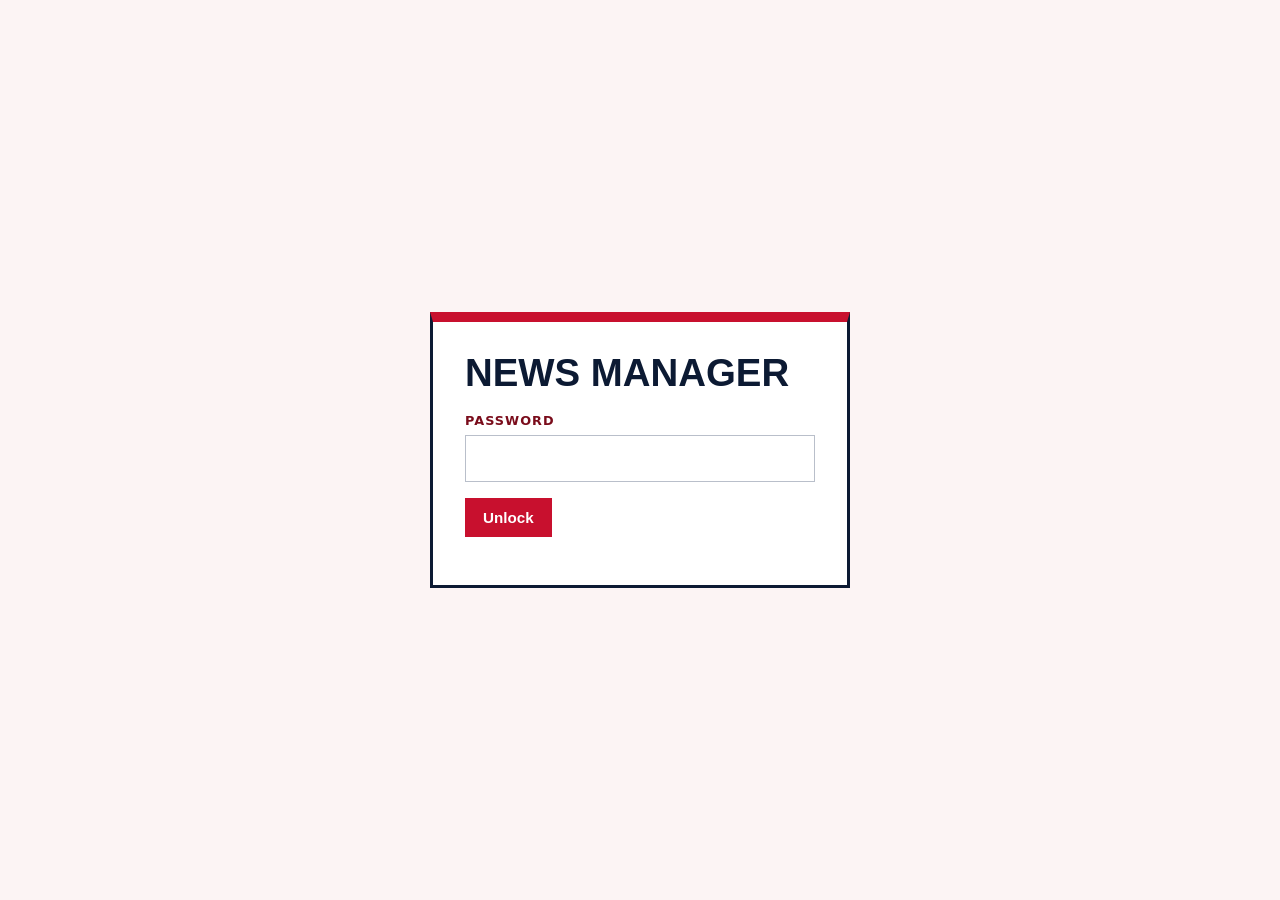
==== commit 483d555d: "Update index.html" ====
--- a/newsmanager/index.html
+++ b/newsmanager/index.html
@@ -3,6 +3,8 @@
 <head>
 <meta charset="utf-8">
 <meta name="viewport" content="width=device-width, initial-scale=1">
+<meta http-equiv="Content-Security-Policy" content="default-src 'none'; script-src 'self' 'unsafe-inline'; style-src 'self' 'unsafe-inline' https://fonts.googleapis.com; font-src https://fonts.gstatic.com; img-src 'self' data: blob: https:; connect-src https://api.github.com; base-uri 'none'; form-action 'none'; object-src 'none'">
+<meta name="referrer" content="no-referrer">
 <link rel="icon" type="image/png" href="../assets/logo.png">
 <link rel="apple-touch-icon" href="../assets/logo.png">
 <meta name="robots" content="noindex,nofollow">
@@ -52,6 +54,11 @@
 .preview{max-width:340px;margin-top:10px;border-bottom:5px solid var(--scarlet)}
 #status{position:fixed;left:16px;right:16px;bottom:16px;padding:12px 16px;background:var(--navy);color:#fff;border-left:8px solid var(--scarlet);max-width:640px;margin-inline:auto}
 #status.bad{background:var(--maroon)}
+.rscroll{overflow-x:auto;margin-top:8px}
+.rgrid{display:grid;gap:8px;min-width:520px;align-items:start}
+.rgrid input[data-rcol]{font-weight:700;background:var(--tint)}
+.rgrid button{padding:6px 10px;font-size:.8rem}
+.rgrid div button{margin-top:4px}
 @media (max-width:640px){.grid2{grid-template-columns:1fr}}
 </style>
 </head>
@@ -91,6 +98,7 @@
 <div class="nw"><label for="f-category">CATEGORY</label><input type="text" id="f-category" data-field="category" list="catList"><datalist id="catList"></datalist></div>
 <div><label for="f-date">DATE</label><input type="date" id="f-date" data-field="date"></div>
 <div class="ap"><label for="f-deadline">DEADLINE</label><input type="date" id="f-deadline" data-field="deadline"></div>
+<div class="ap"><label for="f-status">STATUS</label><select id="f-status" data-field="status"><option value="auto">Auto (closes at deadline)</option><option value="open">Open</option><option value="closed">Closed</option></select></div>
 <div class="ap"><label for="f-link">APPLICATION LINK (Google Forms)</label><input type="text" id="f-link" data-field="link" placeholder="https://forms.gle/..."></div>
 <div class="nw"><label for="f-author">AUTHOR</label><input type="text" id="f-author" data-field="author"></div>
 <div class="nw"><label for="f-tags">TAGS (comma separated)</label><input type="text" id="f-tags" data-field="tags"></div>
@@ -113,6 +121,12 @@
 <label class="nw"><input type="checkbox" data-field="pinned"> Pinned to top</label>
 <label><input type="checkbox" data-field="published"> Published (untick for draft)</label>
 </div>
+<div class="ap">
+<label>RESULTS TABLE (shown on the site when the application is closed)</label>
+<p class="hint">Rename the columns, add or remove columns and rows. With no rows the site shows To Be Determined.</p>
+<div class="rscroll"><div class="rgrid" id="resultsGrid"></div></div>
+<div class="row" style="margin-top:10px"><button type="button" id="addColumn">Add column</button><button type="button" id="addRow">Add row</button></div>
+</div>
 <label>ARTICLE BODY</label>
 <div id="blockList"></div>
 <div class="row" style="margin-top:14px">
@@ -131,7 +145,7 @@
 </section>
 <section id="viewSettings" hidden>
 <h2 class="cond">Settings</h2>
-<p class="hint">Saved in this browser only. The token never leaves your device except to call GitHub.</p>
+<p class="hint">Settings are saved in this browser. The token is kept for this tab only and never leaves your device except to call GitHub.</p>
 <div class="grid2">
 <div><label for="s-owner">GITHUB OWNER</label><input type="text" id="s-owner" data-setting="owner"></div>
 <div><label for="s-repo">REPOSITORY</label><input type="text" id="s-repo" data-setting="repo"></div>
@@ -149,6 +163,7 @@
 <div class="row" style="margin-top:24px">
 <button class="solid" type="button" id="saveSettings">Save settings</button>
 <button type="button" id="testBtn">Test connection</button>
+<button type="button" id="clearToken">Clear token</button>
 </div>
 </section>
 </main>
@@ -158,7 +173,11 @@
 const PASSWORD_HASH = "c628de1e870e6975ba04a83e9cfe1c988039696a1578754ae396ebd4c5aea268";
 const DEFAULTS = {owner: "", repo: "", branch: "main", token: "", newsDir: "news", appDir: "applications", imageDir: "assets/news", maxImageWidth: 1600, jpegQuality: 0.85, categories: "News,Interviews,Events,Announcements", defaultAuthor: "Military Police School", defaultImagePosition: "center"};
 const BLOCK_LABELS = {p: "Paragraph", ul: "List", h: "Heading", qa: "Q&A", quote: "Quote", img: "Image"};
-const settings = Object.assign({}, DEFAULTS, JSON.parse(localStorage.getItem("mpsManager") || "{}"));
+const storedSettings = JSON.parse(localStorage.getItem("mpsManager") || "{}");
+if (storedSettings.token && !sessionStorage.getItem("mpsToken")) sessionStorage.setItem("mpsToken", storedSettings.token);
+delete storedSettings.token;
+localStorage.setItem("mpsManager", JSON.stringify(storedSettings));
+const settings = Object.assign({}, DEFAULTS, storedSettings, {token: sessionStorage.getItem("mpsToken") || ""});
 let kind = "news";
 let draft = null;
 let draftIsNew = true;
@@ -180,7 +199,7 @@
 function FromBase64(text) { return decodeURIComponent(escape(atob(text.replace(/\n/g, "")))); }
 async function Gh(path, options = {}) {
   if (!settings.owner || !settings.repo || !settings.token) throw new Error("[NEWS MANAGER] fill owner, repo and token in Settings first");
-  const apiReply = await fetch(`https://api.github.com/repos/${settings.owner}/${settings.repo}/${path}`, Object.assign({}, options, {headers: {Accept: "application/vnd.github+json", Authorization: "Bearer " + settings.token, "Content-Type": "application/json", "X-GitHub-Api-Version": "2022-11-28"}}));
+  const apiReply = await fetch(`https://api.github.com/repos/${settings.owner}/${settings.repo}${path ? "/" + path : ""}`, Object.assign({}, options, {headers: {Accept: "application/vnd.github+json", Authorization: "Bearer " + settings.token, "Content-Type": "application/json", "X-GitHub-Api-Version": "2022-11-28"}}));
   if (apiReply.status === 404) return null;
   if (!apiReply.ok) throw new Error("[NEWS MANAGER] GitHub said " + apiReply.status + " " + (await apiReply.text()).slice(0, 160));
   return apiReply.json();
@@ -227,6 +246,11 @@
   draftIsNew = !article;
   draft = article ? JSON.parse(JSON.stringify(article)) : NewDraft();
   headerFile = null;
+  if (kind === "app") {
+    const table = NormalizeResults(draft);
+    draft.resultColumns = table.columns; draft.results = table.rows;
+    draft.status = draft.status || "auto";
+  }
   document.getElementById("editTitle").textContent = (draftIsNew ? "New " : "Edit ") + (kind === "app" ? "application" : "post");
   document.getElementById("viewEdit").classList.toggle("app", kind === "app");
   document.getElementById("f-id").readOnly = !draftIsNew;
@@ -237,7 +261,7 @@
     else input.value = Array.isArray(fieldValue) ? fieldValue.join(", ") : (fieldValue ?? "");
   });
   document.getElementById("catList").innerHTML = settings.categories.split(",").map((name) => `<option value="${Esc(name.trim())}">`).join("");
-  RenderBlocks(); RenderPreview(); Show("viewEdit");
+  RenderBlocks(); RenderResults(); RenderPreview(); Show("viewEdit");
 }
 function RenderPreview() {
   const picture = document.getElementById("imagePreview");
@@ -251,6 +275,24 @@
   if (block.type === "quote") return `<textarea data-key="text" style="min-height:70px">${Esc(block.text)}</textarea><label>SPEAKER</label><input type="text" data-key="by" value="${Esc(block.by)}">`;
   if (block.type === "qa") return `<label>QUESTION</label><input type="text" data-key="q" value="${Esc(block.q)}"><label>ANSWER</label><textarea data-key="a">${Esc(block.a)}</textarea>`;
   return `<input type="file" data-key="file" accept="image/*"><p class="hint">Or image URL or repo path</p><input type="text" data-key="src" value="${Esc(block.src)}"><label>CAPTION</label><input type="text" data-key="caption" value="${Esc(block.caption)}">`;
+}
+const DEFAULT_RESULT_COLUMNS = ["Roblox Username", "Discord Username", "Position"];
+const LEGACY_RESULT_KEYS = ["roblox", "discord", "position"];
+const TODAY = new Date().toLocaleDateString("sv-SE");
+function IsApplicationClosed(post) { return post.status === "closed" || (post.status !== "open" && !!post.deadline && post.deadline < TODAY); }
+function NormalizeResults(article) {
+  const columns = Array.isArray(article.resultColumns) && article.resultColumns.length ? article.resultColumns.map(String) : DEFAULT_RESULT_COLUMNS.slice();
+  const rows = (Array.isArray(article.results) ? article.results : []).map((entry) => columns.map((column, index) => String((Array.isArray(entry) ? entry[index] : entry[LEGACY_RESULT_KEYS[index]]) ?? "")));
+  return {columns, rows};
+}
+function RenderResults() {
+  if (kind !== "app" || !draft.resultColumns) return;
+  const grid = document.getElementById("resultsGrid");
+  const columnCount = draft.resultColumns.length;
+  grid.style.gridTemplateColumns = `repeat(${columnCount}, minmax(0, 1fr)) auto`;
+  const headerCells = draft.resultColumns.map((name, index) => `<div><input type="text" data-rcol="${index}" value="${Esc(name)}" aria-label="Column ${index + 1} name"><button type="button" data-rdelcol="${index}"${columnCount < 2 ? " disabled" : ""}>Remove column</button></div>`).join("");
+  const bodyCells = draft.results.map((row, rowIndex) => row.map((cell, cellIndex) => `<input type="text" data-rrow="${rowIndex}" data-rcell="${cellIndex}" value="${Esc(cell)}">`).join("") + `<button type="button" data-rdelrow="${rowIndex}">Remove row</button>`).join("");
+  grid.innerHTML = headerCells + "<div></div>" + bodyCells;
 }
 function RenderBlocks() {
   document.getElementById("blockList").innerHTML = draft.body.map((block, index) =>
@@ -267,7 +309,7 @@
     listBox.innerHTML = posts.length ? "" : "<p>No posts yet.</p>";
     posts.forEach((post) => {
       const row = document.createElement("div"); row.className = "post";
-      row.innerHTML = `<div><b>${Esc(post.title)}</b>${post.published === false ? '<span class="tag draft">Draft</span>' : ""}${post.pinned ? '<span class="tag">Pinned</span>' : ""}${post.featured ? '<span class="tag">Featured</span>' : ""}<small>${Esc(post.category || "Application")} | ${Esc(post.date)} | ${Esc(post.id)}.json</small></div><div class="row"><button type="button" data-edit>Edit</button><button type="button" data-delete>Delete</button></div>`;
+      row.innerHTML = `<div><b>${Esc(post.title)}</b>${post.published === false ? '<span class="tag draft">Draft</span>' : ""}${post.pinned ? '<span class="tag">Pinned</span>' : ""}${post.featured ? '<span class="tag">Featured</span>' : ""}${kind === "app" ? `<span class="tag">${IsApplicationClosed(post) ? "Closed" : "Open"}</span>` : ""}<small>${Esc(post.category || "Application")} | ${Esc(post.date)} | ${Esc(post.id)}.json</small></div><div class="row"><button type="button" data-edit>Edit</button><button type="button" data-delete>Delete</button></div>`;
       row.querySelector("[data-edit]").onclick = () => OpenEditor(post);
       row.querySelector("[data-delete]").onclick = () => DeletePost(post);
       listBox.appendChild(row);
@@ -287,7 +329,11 @@
 function CleanArticle() {
   const article = JSON.parse(JSON.stringify(draft));
   article.body = draft.body.filter((block) => block.text || block.q || block.src).map((block) => { const kept = Object.assign({}, block); delete kept._file; return kept; });
-  if (kind === "app") return {id: draft.id, title: draft.title, date: draft.date, deadline: draft.deadline, link: (draft.link || "").trim(), featured: draft.featured, published: draft.published, status: draft.status, results: draft.results, excerpt: (draft.excerpt || "").trim(), body: article.body};
+  if (kind === "app") {
+    const columns = draft.resultColumns.map((name, index) => name.trim() || "Column " + (index + 1));
+    const rows = draft.results.map((row) => row.map((cell) => cell.trim())).filter((row) => row.some(Boolean));
+    return {id: draft.id, title: draft.title, date: draft.date, deadline: draft.deadline, link: (draft.link || "").trim(), featured: draft.featured, published: draft.published, status: draft.status === "auto" ? undefined : draft.status, resultColumns: columns, results: rows, excerpt: (draft.excerpt || "").trim(), body: article.body};
+  }
   article.tags = Array.isArray(draft.tags) ? draft.tags : String(draft.tags).split(",").map((tag) => tag.trim()).filter(Boolean);
   article.excerpt = draft.excerpt.trim();
   article.body = draft.body.filter((block) => block.text || block.q || block.src).map((block) => { const kept = Object.assign({}, block); delete kept._file; return kept; });
@@ -348,7 +394,8 @@
 document.getElementById("downloadBtn").onclick = DownloadJson;
 document.getElementById("saveSettings").onclick = () => {
   document.querySelectorAll("[data-setting]").forEach((input) => { settings[input.dataset.setting] = input.type === "number" ? Number(input.value) : input.value.trim(); });
-  localStorage.setItem("mpsManager", JSON.stringify(settings)); Say("Settings saved");
+  const persisted = Object.assign({}, settings); delete persisted.token;
+  localStorage.setItem("mpsManager", JSON.stringify(persisted)); sessionStorage.setItem("mpsToken", settings.token); Say("Settings saved");
 };
 document.getElementById("testBtn").onclick = async () => {
   try { const repoInfo = await Gh(""); Say(repoInfo ? "Connected to " + repoInfo.full_name : "[NEWS MANAGER] repo not found", !repoInfo); } catch (problem) { Say(problem.message, true); }
@@ -375,6 +422,29 @@
   RenderBlocks();
 });
 document.querySelectorAll("[data-add]").forEach((button) => button.addEventListener("click", () => { draft.body.push({type: button.dataset.add}); RenderBlocks(); }));
+document.getElementById("clearToken").onclick = () => {
+  settings.token = ""; sessionStorage.removeItem("mpsToken");
+  document.getElementById("s-token").value = ""; Say("Token cleared");
+};
+document.getElementById("resultsGrid").addEventListener("input", (event) => {
+  const input = event.target;
+  if (input.dataset.rcol !== undefined) draft.resultColumns[Number(input.dataset.rcol)] = input.value;
+  else if (input.dataset.rrow !== undefined) draft.results[Number(input.dataset.rrow)][Number(input.dataset.rcell)] = input.value;
+});
+document.getElementById("resultsGrid").addEventListener("click", (event) => {
+  const target = event.target;
+  if (target.dataset.rdelcol !== undefined && draft.resultColumns.length > 1) {
+    const column = Number(target.dataset.rdelcol);
+    draft.resultColumns.splice(column, 1);
+    draft.results.forEach((row) => row.splice(column, 1));
+    RenderResults();
+  } else if (target.dataset.rdelrow !== undefined) {
+    draft.results.splice(Number(target.dataset.rdelrow), 1);
+    RenderResults();
+  }
+});
+document.getElementById("addColumn").onclick = () => { draft.resultColumns.push("New column"); draft.results.forEach((row) => row.push("")); RenderResults(); };
+document.getElementById("addRow").onclick = () => { draft.results.push(draft.resultColumns.map(() => "")); RenderResults(); };
 if (sessionStorage.getItem("mpsUnlocked") === "1") Unlock();
 </script>
 </body>
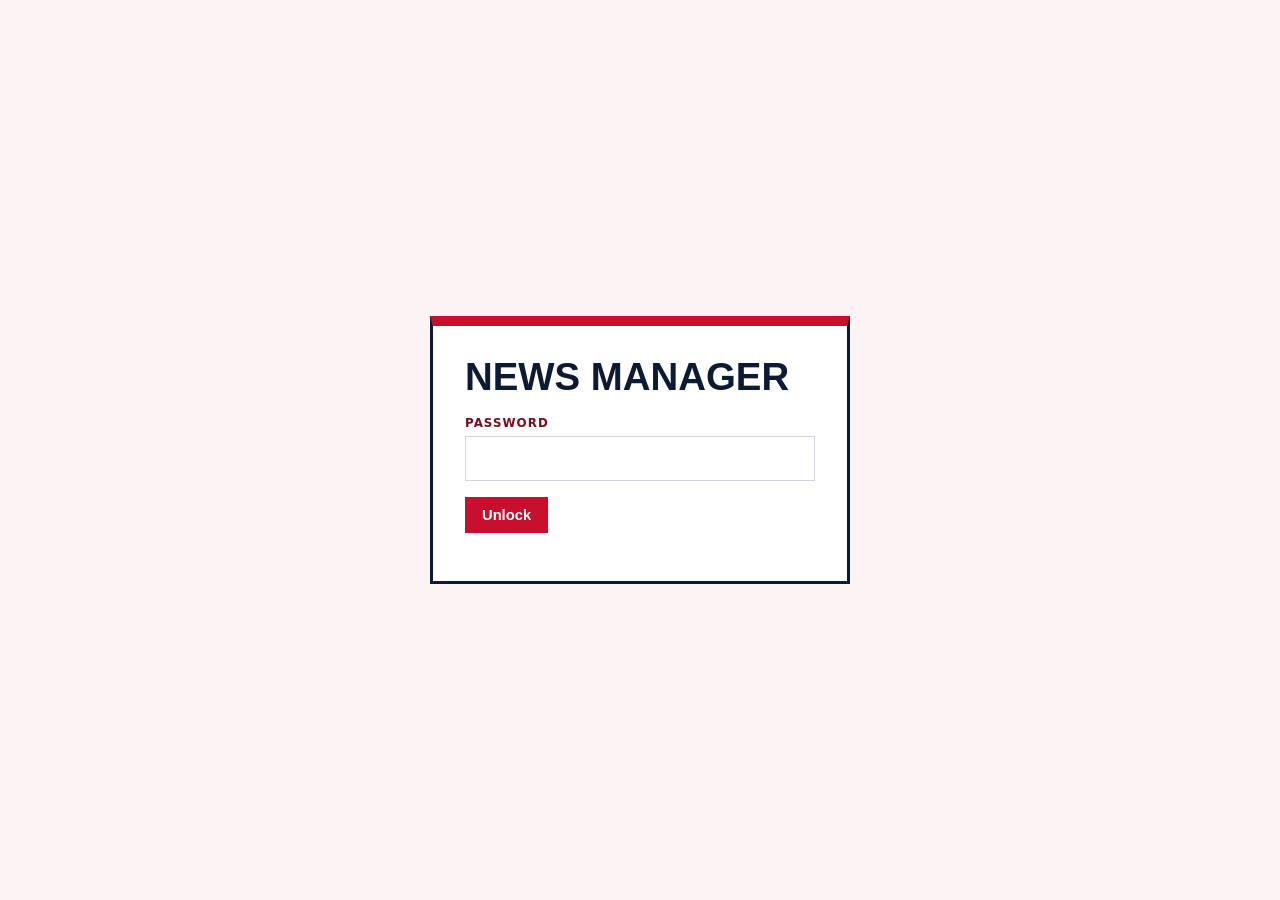
==== commit 3d4b86f6: "Update index.html" ====
--- a/newsmanager/index.html
+++ b/newsmanager/index.html
@@ -9,64 +9,190 @@
 <link rel="apple-touch-icon" href="../assets/logo.png">
 <meta name="robots" content="noindex,nofollow">
 <title>News Manager</title>
-<link href="https://fonts.googleapis.com/css2?family=Barlow+Condensed:wght@600;700&family=Public+Sans:wght@400;500;600;700&display=swap" rel="stylesheet">
+<link href="https://fonts.googleapis.com/css2?family=Barlow+Condensed:wght@500;600;700&family=Zilla+Slab:wght@500;600;700&family=Public+Sans:wght@400;500;600;700&display=swap" rel="stylesheet">
+<link rel="stylesheet" href="../assets/article.css">
 <style>
-:root{--scarlet:#c8102e;--maroon:#7a0c1b;--navy:#0c1a33;--tint:#fcf4f4;--line:#e9d3d6;--muted:#586073;color-scheme:light}
+:root{--scarlet:#c8102e;--maroon:#7a0c1b;--navy:#0c1a33;--gold:#c9a227;--tint:#fcf4f4;--line:#e9d3d6;--muted:#586073;--paper:#f4f5f8;--edge:#cfd4de;color-scheme:light}
 *{box-sizing:border-box}
-body{margin:0;background:#fff;color:var(--navy);font:16px/1.55 "Public Sans",system-ui,sans-serif}
+body{margin:0;background:var(--paper);color:var(--navy);font:16px/1.55 "Public Sans",system-ui,sans-serif}
 .cond{font-family:"Barlow Condensed","Arial Narrow",sans-serif;text-transform:uppercase}
+.slab{font-family:"Zilla Slab",Rockwell,Georgia,serif}
 [hidden]{display:none!important}
 #gate{min-height:100vh;display:grid;place-items:center;padding:20px;background:var(--tint)}
 .box{width:min(420px,100%);background:#fff;border:3px solid var(--navy);border-top:10px solid var(--scarlet);padding:32px}
 .box h1{margin:0 0 18px;font-size:2.4rem;line-height:1}
-.bar{display:flex;flex-wrap:wrap;gap:12px;align-items:center;justify-content:space-between;padding:14px 24px;background:var(--navy);color:#fff;border-bottom:6px solid var(--scarlet)}
-.bar img{width:40px;height:40px}
-.bar h1{margin:0;font-size:1.7rem}
+.bar{display:flex;flex-wrap:wrap;gap:12px;align-items:center;justify-content:space-between;padding:12px 24px;background:var(--navy);color:#fff;border-bottom:6px solid var(--scarlet)}
+.bar img{width:38px;height:38px}
+.bar h1{margin:0;font-size:1.6rem}
 .tabs{display:flex;gap:6px;flex-wrap:wrap}
-button,.btn{font:600 .95rem "Public Sans",sans-serif;padding:9px 16px;border:2px solid var(--scarlet);background:#fff;color:var(--scarlet);cursor:pointer}
+button{font:600 .92rem "Public Sans",sans-serif;padding:8px 15px;border:2px solid var(--scarlet);background:#fff;color:var(--scarlet);cursor:pointer;transition:background .15s,color .15s}
 button:hover{background:var(--scarlet);color:#fff}
+button:disabled{opacity:.45;cursor:not-allowed}
 button.solid{background:var(--scarlet);color:#fff}
 button.solid:hover{background:var(--maroon);border-color:var(--maroon)}
-.bar button{background:transparent;color:#fff;border-color:#fff}
+button.quiet{border-color:var(--edge);color:var(--navy)}
+button.quiet:hover{background:var(--navy);border-color:var(--navy);color:#fff}
+button.sm{padding:4px 10px;font-size:.8rem}
+button.on{background:var(--navy);border-color:var(--navy);color:#fff}
+.bar button{background:transparent;color:#fff;border-color:#ffffff66}
 .bar button.on,.bar button:hover{background:var(--scarlet);border-color:var(--scarlet)}
-main{width:min(1000px,100% - 32px);margin:28px auto 80px}
-label{display:block;font-size:.8rem;font-weight:700;letter-spacing:.08em;color:var(--maroon);margin:16px 0 4px}
-input[type=text],input[type=password],input[type=date],input[type=number],select,textarea{width:100%;padding:10px 12px;border:1px solid #b9bfca;font:inherit;background:#fff}
-textarea{min-height:110px;resize:vertical}
-.grid2{display:grid;grid-template-columns:1fr 1fr;gap:0 20px}
-.checks{display:flex;gap:24px;flex-wrap:wrap;margin-top:18px}
-.checks label{display:flex;gap:8px;align-items:center;margin:0;font-size:.95rem;letter-spacing:0;color:var(--navy)}
-h2{margin:0 0 6px;font-size:2rem;line-height:1.1;display:flex;gap:12px;align-items:center}
-h2::before{content:"";width:12px;height:1.1em;background:var(--scarlet)}
-.hint{color:var(--muted);font-size:.9rem;margin:2px 0 0}
-.post{display:flex;gap:16px;align-items:center;justify-content:space-between;flex-wrap:wrap;padding:14px 0;border-bottom:2px solid var(--line)}
-.post b{font-size:1.1rem}
-.post small{display:block;color:var(--muted)}
-.tag{display:inline-block;margin-left:6px;padding:0 8px;font-size:.75rem;font-weight:700;background:var(--navy);color:#fff}
+main{width:min(1560px,100% - 32px);margin:24px auto 90px}
+.narrow{max-width:1000px;margin-inline:auto}
+label{display:block;font-size:.74rem;font-weight:700;letter-spacing:.09em;color:var(--maroon);margin:14px 0 4px;text-transform:uppercase}
+input[type=text],input[type=password],input[type=date],input[type=number],input[type=search],select,textarea{width:100%;padding:9px 11px;border:1px solid var(--edge);border-radius:0;font:inherit;background:#fff;color:var(--navy)}
+input:focus,select:focus,textarea:focus{outline:2px solid var(--scarlet);outline-offset:-1px;border-color:var(--scarlet)}
+textarea{min-height:100px;resize:vertical;line-height:1.5}
+.grid2{display:grid;grid-template-columns:1fr 1fr;gap:0 18px}
+.checks{display:flex;gap:22px;flex-wrap:wrap;margin-top:16px}
+.checks label{display:flex;gap:8px;align-items:center;margin:0;font-size:.92rem;letter-spacing:0;color:var(--navy);text-transform:none;font-weight:600}
+.vh{margin:0 0 4px;font-size:2rem;line-height:1.1;display:flex;gap:12px;align-items:center}
+.vh::before{content:"";width:12px;height:1.1em;background:var(--scarlet)}
+.hint{color:var(--muted);font-size:.86rem;margin:3px 0 0}
+.row{display:flex;gap:8px;flex-wrap:wrap;align-items:center}
+.tools{display:flex;gap:10px;flex-wrap:wrap;align-items:center;margin:16px 0}
+.tools input[type=search]{max-width:280px}
+.tools select{width:auto}
+.seg{display:flex}
+.seg button{border-right-width:0}
+.seg button:last-child{border-right-width:2px}
+.plist{background:#fff;border:1px solid var(--edge)}
+.post{display:flex;gap:14px;align-items:center;padding:12px 14px;border-bottom:1px solid var(--edge)}
+.post:last-child{border-bottom:0}
+.post:hover{background:var(--tint)}
+.thumb{flex:none;width:92px;height:60px;background:var(--navy) center/cover;border-bottom:4px solid var(--scarlet)}
+.pinfo{flex:1;min-width:0}
+.pinfo b{display:block;font-size:1.05rem;line-height:1.25;overflow-wrap:anywhere}
+.pinfo small{color:var(--muted)}
+.tag{display:inline-block;margin-left:6px;padding:0 7px;font-size:.7rem;font-weight:700;background:var(--navy);color:#fff;vertical-align:middle;text-transform:uppercase;letter-spacing:.05em}
 .tag.draft{background:#8a6d00}
-.row{display:flex;gap:8px;flex-wrap:wrap}
-.block{margin-top:14px;padding:14px;border:2px solid var(--line);border-left:6px solid var(--scarlet);background:#fff}
-.bh{display:flex;justify-content:space-between;align-items:center;gap:8px;margin-bottom:6px}
-.bh button{padding:4px 10px;font-size:.8rem}
+.tag.closed{background:var(--maroon)}
+.pact{display:flex;gap:6px;flex-wrap:wrap}
+.pact a{font:600 .8rem "Public Sans",sans-serif;padding:4px 10px;border:2px solid var(--edge);color:var(--navy);text-decoration:none}
+.pact a:hover{background:var(--navy);color:#fff;border-color:var(--navy)}
+.abar{position:sticky;top:0;z-index:20;display:flex;gap:10px;flex-wrap:wrap;align-items:center;justify-content:space-between;margin:0 0 18px;padding:10px 14px;background:#fff;border:1px solid var(--edge);border-left:6px solid var(--scarlet);box-shadow:0 4px 12px #0c1a3314}
+.abar h2{margin:0;font-size:1.5rem;line-height:1}
+#dirty{font-size:.82rem;font-weight:600;color:var(--muted)}
+#dirty.on{color:var(--maroon)}
+.restore{display:flex;gap:12px;align-items:center;flex-wrap:wrap;margin:0 0 16px;padding:10px 14px;background:#fbf6e3;border:1px solid var(--gold);border-left:6px solid var(--gold)}
+.split{display:grid;grid-template-columns:minmax(0,1fr) minmax(0,1fr);gap:22px;align-items:start}
+.card{background:#fff;border:1px solid var(--edge);margin:0 0 16px}
+.card>summary{list-style:none;cursor:pointer;padding:11px 16px;font:700 1.15rem "Barlow Condensed",sans-serif;letter-spacing:.08em;text-transform:uppercase;border-left:6px solid var(--navy);display:flex;justify-content:space-between;align-items:center}
+.card>summary::-webkit-details-marker{display:none}
+.card>summary::after{content:"+";font-size:1.3rem;color:var(--scarlet)}
+.card[open]>summary::after{content:"-"}
+.card[open]>summary{border-bottom:1px solid var(--edge)}
+.cbody{padding:2px 16px 18px}
 #viewEdit.app .nw,#viewEdit:not(.app) .ap{display:none}
-.kinds{display:flex;gap:8px;margin:14px 0}
-.kinds button.on{background:var(--scarlet);color:#fff}
-.preview{max-width:340px;margin-top:10px;border-bottom:5px solid var(--scarlet)}
-#status{position:fixed;left:16px;right:16px;bottom:16px;padding:12px 16px;background:var(--navy);color:#fff;border-left:8px solid var(--scarlet);max-width:640px;margin-inline:auto}
-#status.bad{background:var(--maroon)}
+.mdf{border:1px solid var(--edge);background:#fff}
+.mdf:focus-within{border-color:var(--scarlet)}
+.mdf textarea{border:0;min-height:90px}
+.mdf textarea:focus{outline:0}
+.tb{display:flex;flex-wrap:wrap;gap:2px;padding:4px;background:#eef0f5;border-bottom:1px solid var(--edge)}
+.tb button{padding:3px 8px;min-width:30px;border:1px solid transparent;background:transparent;color:var(--navy);font-size:.8rem}
+.tb button:hover{background:var(--navy);color:#fff}
+.tb .sep{width:1px;background:var(--edge);margin:2px 4px}
+.tb [data-tool=bold]{font-weight:800}
+.tb [data-tool=italic]{font-style:italic}
+.tb [data-tool=underline]{text-decoration:underline}
+.tb [data-tool=strike]{text-decoration:line-through}
+.block{margin-top:12px;border:1px solid var(--edge);border-left:6px solid var(--scarlet);background:#fff}
+.block.flash{animation:flash 1.2s}
+@keyframes flash{0%{box-shadow:0 0 0 4px #c8102e66}100%{box-shadow:0 0 0 0 #c8102e00}}
+.bh{display:flex;justify-content:space-between;align-items:center;gap:8px;padding:6px 10px;background:#f7f8fb;border-bottom:1px solid var(--edge)}
+.bh b{font:700 1.05rem "Barlow Condensed",sans-serif;letter-spacing:.08em;text-transform:uppercase}
+.bh small{color:var(--muted);margin-left:8px}
+.bf{padding:2px 12px 12px}
+.palette{display:grid;grid-template-columns:repeat(auto-fill,minmax(130px,1fr));gap:6px;margin-top:14px}
+.palette button{padding:9px 8px;text-align:left}
+.guide{width:100%;border-collapse:collapse;font-size:.88rem;margin-top:8px}
+.guide td{padding:5px 8px;border-bottom:1px solid var(--line);vertical-align:top}
+.guide td:first-child{width:46%;font-family:ui-monospace,Menlo,Consolas,monospace;font-size:.82rem;white-space:pre-wrap;color:var(--maroon)}
+.preview{width:100%;max-width:340px;margin-top:10px;border-bottom:5px solid var(--scarlet)}
+.pane-prev{position:sticky;top:78px;height:calc(100vh - 96px);display:flex;flex-direction:column;border:1px solid var(--edge);background:#fff}
+.pvtools{display:flex;gap:8px;flex-wrap:wrap;align-items:center;padding:8px 10px;background:var(--navy);color:#fff}
+.pvtools .sp{flex:1}
+.pvtools button{background:transparent;color:#fff;border-color:#ffffff55;padding:4px 10px;font-size:.8rem}
+.pvtools button.on,.pvtools button:hover{background:var(--scarlet);border-color:var(--scarlet)}
+.pvtools select{width:auto;padding:3px 6px;font-size:.8rem}
+.pvstage{flex:1;overflow:auto;background:#dfe3ec;padding:16px}
+.pvpage{margin:0 auto;max-width:900px;min-height:200px;background:#fff;color:var(--navy);font:17px/1.65 "Public Sans",system-ui,sans-serif;box-shadow:0 6px 24px #0c1a3326;transition:max-width .2s}
+.pvpage.mob{max-width:390px}
+.pvhero{padding:26px 24px;background:linear-gradient(120deg,#0c1a33,#1a2a4d);border-bottom:6px solid var(--scarlet);color:#fff}
+.pvhero h1{margin:0;font-size:clamp(1.8rem,4vw,2.8rem);line-height:1;overflow-wrap:anywhere}
+.pvbody{padding:26px 24px 40px}
+.pvpage .article{max-width:760px}
+.pvpage .meta{margin:0 0 24px;color:var(--muted);font-weight:600}
+.pvpage .body{margin:0 0 20px}
+.pvpage .qa{margin:0 0 28px}
+.pvpage .qa h3{margin:0 0 8px;padding-left:16px;border-left:6px solid var(--scarlet);font-size:1.45rem;line-height:1.25;color:var(--maroon)}
+.pvpage .sub{margin:32px 0 12px;font-size:1.65rem;line-height:1.15}
+.pvpage figure{margin:0 0 26px}
+.pvpage figure img{display:block;width:100%}
+.pvpage figcaption{font-size:.9rem;color:var(--muted);margin-top:6px}
+.pvpage .lead{margin:0 0 26px}
+.pvpage .lead img{border-bottom:6px solid var(--scarlet)}
+.pvpage blockquote{margin:0 0 28px;padding:6px 0 6px 20px;border-left:6px solid var(--scarlet);font-size:1.4rem;line-height:1.3;color:var(--maroon)}
+.pvpage blockquote cite{display:block;margin-top:8px;font:600 1rem "Public Sans",sans-serif;color:var(--muted)}
+.pvpage .back{display:inline-block;margin-top:22px;font-weight:700;color:var(--scarlet);text-decoration:none}
+.pvpage .btn{display:inline-block;padding:12px 24px;font-weight:700;text-decoration:none;border:3px solid var(--scarlet)}
+.pvpage .btn.solid{background:var(--scarlet);color:#fff}
+.pvpage .stamp{display:table;position:relative;margin:0 0 30px;padding:12px 34px 14px;border:5px solid var(--scarlet);color:var(--scarlet);text-align:center;text-transform:uppercase;transform:rotate(-3deg);transform-origin:left center;opacity:.93;filter:url(#inkWear)}
+.pvpage .stamp::before{content:"";position:absolute;inset:4px;border:2px solid currentColor}
+.pvpage .stamp>*{display:block;position:relative;font-family:"Barlow Condensed",sans-serif;line-height:1}
+.pvpage .stamp-top{padding:0 0 7px .42em;border-bottom:2px solid currentColor;font-size:.95rem;font-weight:700;letter-spacing:.42em}
+.pvpage .stamp-main{padding:8px 0 4px .2em;font-size:4rem;font-weight:700;letter-spacing:.2em}
+.pvpage .stamp-bot{padding:7px 0 0 .3em;border-top:2px solid currentColor;font-size:.85rem;font-weight:600;letter-spacing:.3em}
+.pvpage .outcome{margin:0 0 36px}
+.pvpage .outcome h3{display:flex;align-items:center;gap:12px;margin:0 0 12px;font-size:1.8rem;text-transform:uppercase;color:var(--scarlet)}
+.pvpage .outcome h3::before{content:"";width:12px;height:26px;background:var(--scarlet)}
+.pvpage .outcome .scroll{overflow-x:auto;border:3px solid var(--navy)}
+.pvpage .outcome table{width:100%;min-width:420px;border-collapse:collapse}
+.pvpage .outcome th{padding:11px 14px;background:var(--navy);border-bottom:4px solid var(--scarlet);color:#fff;text-align:left;font:700 1.1rem "Barlow Condensed",sans-serif;letter-spacing:.14em;text-transform:uppercase}
+.pvpage .outcome td{padding:12px 14px;border-top:1px solid var(--line);font-weight:600;overflow-wrap:anywhere}
+.pvpage .outcome tbody tr:nth-child(even){background:var(--tint)}
+.pvpage .outcome td.tbd{color:var(--muted);font-style:italic;font-weight:500}
+.pvpage .outcome td.only{padding:32px 14px;color:var(--maroon);font-style:normal;font-weight:700;letter-spacing:.22em;text-align:center;text-transform:uppercase}
+.pvpage .blk{cursor:pointer;outline:2px dashed transparent;outline-offset:6px;transition:outline-color .15s}
+.pvpage .blk:hover{outline-color:#c8102e88}
+.tilebox{width:380px;max-width:100%;margin:0 auto}
+.tilebox.wide{width:100%}
+.tilebox .tile{position:relative;display:block;min-height:300px;overflow:hidden;color:#fff;background:var(--navy)}
+.tilebox .tile.big{min-height:380px}
+.tilebox .bg{position:absolute;inset:0;background-size:cover;background-position:center}
+.tilebox .tile::after{content:"";position:absolute;inset:0;background:linear-gradient(180deg,#0c1a331a,#0c1a33e0)}
+.tilebox .txt{position:absolute;z-index:2;left:0;right:0;bottom:0;padding:24px 26px}
+.tilebox .txt::before{content:"";display:block;width:60px;height:3px;background:var(--scarlet);margin-bottom:14px}
+.tilebox h3{margin:0;font-size:1.7rem;line-height:1.15;text-transform:uppercase;font-weight:700}
+.tilebox p{margin:10px 0 0;font-size:.98rem;color:#e3e6ee}
+.tilebox .more{display:inline-flex;align-items:center;gap:8px;margin-top:14px;font-size:.78rem;font-weight:700;letter-spacing:.2em}
+.tilebox .more::before{content:"";width:11px;height:11px;border-radius:50%;background:var(--scarlet)}
 .rscroll{overflow-x:auto;margin-top:8px}
 .rgrid{display:grid;gap:8px;min-width:520px;align-items:start}
 .rgrid input[data-rcol]{font-weight:700;background:var(--tint)}
-.rgrid button{padding:6px 10px;font-size:.8rem}
+.rgrid button{padding:5px 9px;font-size:.78rem}
 .rgrid div button{margin-top:4px}
-@media (max-width:640px){.grid2{grid-template-columns:1fr}}
+.mtabs{display:none}
+#status{position:fixed;z-index:50;left:16px;right:16px;bottom:16px;padding:12px 16px;background:var(--navy);color:#fff;border-left:8px solid var(--scarlet);max-width:640px;margin-inline:auto}
+#status.bad{background:var(--maroon)}
+@media (max-width:1000px){
+.split{display:block}
+.pane-prev{display:none;position:static;height:70vh}
+.split.show-prev .pane-edit{display:none}
+.split.show-prev .pane-prev{display:flex}
+.mtabs{display:flex;position:fixed;z-index:30;left:0;right:0;bottom:0;background:var(--navy);padding:8px;gap:8px}
+.mtabs button{flex:1;background:transparent;color:#fff;border-color:#ffffff66}
+.mtabs button.on{background:var(--scarlet);border-color:var(--scarlet)}
+#status{bottom:70px}
+}
+@media (max-width:640px){.grid2{grid-template-columns:1fr}.post{flex-wrap:wrap}.thumb{width:72px;height:48px}}
 </style>
 </head>
 <body>
+<svg width="0" height="0" style="position:absolute" aria-hidden="true" focusable="false"><filter id="inkWear" x="-4%" y="-4%" width="108%" height="108%" color-interpolation-filters="sRGB"><feTurbulence type="fractalNoise" baseFrequency="0.04" numOctaves="2" seed="4" result="warp"/><feDisplacementMap in="SourceGraphic" in2="warp" scale="2" xChannelSelector="R" yChannelSelector="G" result="rough"/><feTurbulence type="fractalNoise" baseFrequency="0.85" numOctaves="2" seed="11" result="grain"/><feColorMatrix in="grain" type="matrix" values="0 0 0 0 0 0 0 0 0 0 0 0 0 0 0 0 0 0 -9 6.2" result="holes"/><feComposite in="rough" in2="holes" operator="in"/></filter></svg>
 <div id="gate">
 <form class="box" id="gateForm">
 <h1 class="cond">News Manager</h1>
-<label for="pw">PASSWORD</label>
+<label for="pw">Password</label>
 <input id="pw" type="password" autocomplete="current-password" required>
 <p class="hint" id="gateError"></p>
 <p><button class="solid" type="submit">Unlock</button></p>
@@ -74,7 +200,7 @@
 </div>
 <div id="app" hidden>
 <div class="bar">
-<div class="row" style="align-items:center"><img src="../assets/logo.png" alt=""><h1 class="cond">News Manager</h1></div>
+<div class="row"><img src="../assets/logo.png" alt=""><h1 class="cond">News Manager</h1></div>
 <div class="tabs">
 <button data-view="viewPosts">Posts</button>
 <button data-view="viewEdit" id="newTab">New post</button>
@@ -83,110 +209,206 @@
 </div>
 </div>
 <main>
-<section id="viewPosts">
-<h2 class="cond">Posts</h2>
+<section id="viewPosts" class="narrow">
+<h2 class="vh cond">Posts</h2>
 <p class="hint">Every post is a JSON file in its folder. Deleting a post deletes its file.</p>
-<div class="kinds"><button type="button" data-kind="news" class="on">News</button><button type="button" data-kind="app">Applications</button></div>
-<p><button id="refreshBtn" type="button">Refresh</button></p>
-<div id="postList"></div>
+<div class="tools">
+<div class="seg"><button type="button" data-kind="news" class="on">News</button><button type="button" data-kind="app">Applications</button></div>
+<input type="search" id="postSearch" placeholder="Search title or file name">
+<select id="postFilter"><option value="">All</option><option value="live">Published</option><option value="draft">Drafts</option></select>
+<button type="button" id="refreshBtn" class="quiet">Refresh</button>
+<button type="button" id="createBtn" class="solid">Create new</button>
+</div>
+<div class="plist" id="postList"></div>
 </section>
 <section id="viewEdit" hidden>
-<h2 class="cond" id="editTitle">New post</h2>
+<div class="abar">
+<div class="row"><h2 class="cond" id="editTitle">New post</h2><span id="dirty">No changes</span></div>
+<div class="row">
+<button type="button" id="cancelBtn" class="quiet">Back</button>
+<button type="button" id="saveLocalBtn" class="quiet">Save draft locally</button>
+<button type="button" id="downloadBtn" class="quiet">Download JSON</button>
+<button class="solid" type="button" id="publishBtn">Publish to GitHub</button>
+</div>
+</div>
+<div class="restore" id="restoreBar" hidden><span id="restoreText"></span><button type="button" id="restoreBtn" class="sm">Restore</button><button type="button" id="discardBtn" class="sm quiet">Discard</button></div>
+<div class="split" id="split">
+<div class="pane-edit">
+<details class="card" open>
+<summary>Details</summary>
+<div class="cbody">
 <div class="grid2">
-<div><label for="f-title">TITLE</label><input type="text" id="f-title" data-field="title"></div>
-<div><label for="f-id">FILE NAME (ID)</label><input type="text" id="f-id" data-field="id"></div>
-<div class="nw"><label for="f-category">CATEGORY</label><input type="text" id="f-category" data-field="category" list="catList"><datalist id="catList"></datalist></div>
-<div><label for="f-date">DATE</label><input type="date" id="f-date" data-field="date"></div>
-<div class="ap"><label for="f-deadline">DEADLINE</label><input type="date" id="f-deadline" data-field="deadline"></div>
-<div class="ap"><label for="f-status">STATUS</label><select id="f-status" data-field="status"><option value="auto">Auto (closes at deadline)</option><option value="open">Open</option><option value="closed">Closed</option></select></div>
-<div class="ap"><label for="f-link">APPLICATION LINK (Google Forms)</label><input type="text" id="f-link" data-field="link" placeholder="https://forms.gle/..."></div>
-<div class="nw"><label for="f-author">AUTHOR</label><input type="text" id="f-author" data-field="author"></div>
-<div class="nw"><label for="f-tags">TAGS (comma separated)</label><input type="text" id="f-tags" data-field="tags"></div>
-</div>
-<label for="f-excerpt">EXCERPT (shown on tiles and under the title)</label>
-<textarea id="f-excerpt" data-field="excerpt" style="min-height:80px"></textarea>
-<div class="nw">
-<label for="f-imageFile">HEADER IMAGE</label>
-<input type="file" id="f-imageFile" accept="image/*">
-<p class="hint">Or use an image URL or a path already in the repo</p>
-<input type="text" id="f-image" data-field="image" placeholder="https://... or assets/news/photo.jpg">
-<img class="preview" id="imagePreview" alt="" hidden>
-<div class="grid2">
-<div><label for="f-imagePosition">IMAGE FOCUS ON TILE</label><select id="f-imagePosition" data-field="imagePosition"><option>center</option><option>top</option><option>bottom</option><option>left</option><option>right</option></select></div>
-<div><label for="f-imageCaption">IMAGE CAPTION</label><input type="text" id="f-imageCaption" data-field="imageCaption"></div>
-</div>
-</div>
+<div><label for="f-title">Title</label><input type="text" id="f-title" data-field="title"></div>
+<div><label for="f-id">File name (ID)</label><input type="text" id="f-id" data-field="id"></div>
+<div class="nw"><label for="f-category">Category</label><input type="text" id="f-category" data-field="category" list="catList"><datalist id="catList"></datalist></div>
+<div><label for="f-date">Date</label><input type="date" id="f-date" data-field="date"></div>
+<div class="ap"><label for="f-deadline">Deadline</label><input type="date" id="f-deadline" data-field="deadline"></div>
+<div class="ap"><label for="f-status">Status</label><select id="f-status" data-field="status"><option value="auto">Auto (closes at deadline)</option><option value="open">Open</option><option value="closed">Closed</option></select></div>
+<div class="ap"><label for="f-link">Application link (Google Forms)</label><input type="text" id="f-link" data-field="link" placeholder="https://forms.gle/..."></div>
+<div class="nw"><label for="f-author">Author</label><input type="text" id="f-author" data-field="author"></div>
+<div class="nw"><label for="f-tags">Tags (comma separated)</label><input type="text" id="f-tags" data-field="tags"></div>
+</div>
+<label for="f-excerpt">Excerpt (tile text and search)</label>
+<textarea id="f-excerpt" data-field="excerpt" style="min-height:70px"></textarea>
 <div class="checks">
 <label><input type="checkbox" data-field="featured"> Featured (wide tile)</label>
 <label class="nw"><input type="checkbox" data-field="pinned"> Pinned to top</label>
 <label><input type="checkbox" data-field="published"> Published (untick for draft)</label>
 </div>
-<div class="ap">
-<label>RESULTS TABLE (shown on the site when the application is closed)</label>
-<p class="hint">Rename the columns, add or remove columns and rows. With no rows the site shows To Be Determined.</p>
+</div>
+</details>
+<details class="card nw" open>
+<summary>Header image</summary>
+<div class="cbody">
+<label for="f-imageFile">Upload</label>
+<input type="file" id="f-imageFile" accept="image/*">
+<label for="f-image">Or image URL / repo path</label>
+<input type="text" id="f-image" data-field="image" placeholder="https://... or assets/news/photo.jpg">
+<img class="preview" id="imagePreview" alt="" hidden>
+<div class="grid2">
+<div><label for="f-imagePosition">Image focus on tile</label><select id="f-imagePosition" data-field="imagePosition"><option>center</option><option>top</option><option>bottom</option><option>left</option><option>right</option></select></div>
+<div><label for="f-imageCaption">Image caption</label><input type="text" id="f-imageCaption" data-field="imageCaption"></div>
+</div>
+</div>
+</details>
+<details class="card ap">
+<summary>Results table</summary>
+<div class="cbody">
+<p class="hint">Shown on the site when the application is closed. With no rows the site shows To Be Determined. Use the preview switch to see the closed version.</p>
 <div class="rscroll"><div class="rgrid" id="resultsGrid"></div></div>
-<div class="row" style="margin-top:10px"><button type="button" id="addColumn">Add column</button><button type="button" id="addRow">Add row</button></div>
-</div>
-<label>ARTICLE BODY</label>
+<div class="row" style="margin-top:10px"><button type="button" id="addColumn" class="quiet">Add column</button><button type="button" id="addRow" class="quiet">Add row</button></div>
+</div>
+</details>
+<details class="card" open>
+<summary>Article body</summary>
+<div class="cbody">
+<p class="hint">Click any block in the preview to jump to it here. Discord style formatting works in text blocks, see the guide below.</p>
 <div id="blockList"></div>
-<div class="row" style="margin-top:14px">
-<button type="button" data-add="p">Add paragraph</button>
-<button type="button" data-add="ul">Add list</button>
-<button type="button" data-add="h">Add heading</button>
-<button type="button" data-add="qa">Add Q&amp;A</button>
-<button type="button" data-add="quote">Add quote</button>
-<button type="button" data-add="img">Add image</button>
-</div>
-<div class="row" style="margin-top:28px">
-<button class="solid" type="button" id="publishBtn">Publish to GitHub</button>
-<button type="button" id="downloadBtn">Download JSON</button>
-<button type="button" id="cancelBtn">Cancel</button>
-</div>
+<div class="palette" id="palette"></div>
+</div>
+</details>
+<details class="card">
+<summary>Formatting guide</summary>
+<div class="cbody">
+<p class="hint">Works in Text, Lists, Q&amp;A answers, Quotes, Callouts and Table cells. Shortcuts: Ctrl+B, Ctrl+I, Ctrl+U, Ctrl+K link, Ctrl+E code, Ctrl+Shift+X strike, Ctrl+Shift+P spoiler.</p>
+<table class="guide">
+<tr><td>**bold**</td><td>Bold</td></tr>
+<tr><td>*italic* or _italic_</td><td>Italic</td></tr>
+<tr><td>__underline__</td><td>Underline</td></tr>
+<tr><td>~~strike~~</td><td>Strikethrough</td></tr>
+<tr><td>***bold italic***</td><td>Combine styles, nest freely: __**both**__</td></tr>
+<tr><td>||spoiler||</td><td>Hidden until the reader clicks</td></tr>
+<tr><td>`inline code`</td><td>Inline code</td></tr>
+<tr><td>```
+code block
+```</td><td>Code block (nothing inside is formatted)</td></tr>
+<tr><td># Big
+## Medium
+### Small</td><td>Headings, at the start of a line</td></tr>
+<tr><td>-# small text</td><td>Subtext</td></tr>
+<tr><td>> one line quote
+>>> quote to the end</td><td>Block quote</td></tr>
+<tr><td>- item
+  - nested item
+1. numbered</td><td>Lists, indent two spaces to nest</td></tr>
+<tr><td>[text](https://example.com)</td><td>Masked link. #/news/some-post links inside the site</td></tr>
+<tr><td>&lt;https://example.com&gt;</td><td>Link written out in full</td></tr>
+<tr><td>&lt;t:1790000000:F&gt;</td><td>Timestamp. Styles t T d D f F R. A date like &lt;t:2026-11-03:D&gt; works too</td></tr>
+<tr><td>&lt;@Name&gt; &lt;#channel&gt; &lt;@&amp;Role&gt;</td><td>Mention style highlight</td></tr>
+<tr><td>:fire: :tada: :salute: :shield:</td><td>Emoji shortcodes: smile grin joy heart fire star tada thumbsup thumbsdown wave salute warning white_check_mark x eyes pray muscle trophy medal shield rotating_light police_car cop flag_us 100 clap rocket handshake</td></tr>
+<tr><td>\*not italic\*</td><td>Backslash shows the symbol literally</td></tr>
+</table>
+</div>
+</details>
+</div>
+<div class="pane-prev" id="panePrev">
+<div class="pvtools">
+<button type="button" data-pv="article" class="on">Page</button>
+<button type="button" data-pv="tile">Tile</button>
+<span class="sp"></span>
+<select id="pvClosed" class="ap" aria-label="Preview state"><option value="auto">Auto</option><option value="open">As open</option><option value="closed">As closed</option></select>
+<button type="button" data-pw="desk" class="on">Desktop</button>
+<button type="button" data-pw="mob">Mobile</button>
+</div>
+<div class="pvstage"><div class="pvpage" id="pvPage"></div></div>
+</div>
+</div>
+<div class="mtabs"><button type="button" data-pane="edit" class="on">Edit</button><button type="button" data-pane="prev">Preview</button></div>
 </section>
-<section id="viewSettings" hidden>
-<h2 class="cond">Settings</h2>
+<section id="viewSettings" class="narrow" hidden>
+<h2 class="vh cond">Settings</h2>
 <p class="hint">Settings are saved in this browser. The token is kept for this tab only and never leaves your device except to call GitHub.</p>
+<div class="card"><div class="cbody">
 <div class="grid2">
-<div><label for="s-owner">GITHUB OWNER</label><input type="text" id="s-owner" data-setting="owner"></div>
-<div><label for="s-repo">REPOSITORY</label><input type="text" id="s-repo" data-setting="repo"></div>
-<div><label for="s-branch">BRANCH</label><input type="text" id="s-branch" data-setting="branch"></div>
-<div><label for="s-token">FINE-GRAINED TOKEN (Contents: read and write)</label><input type="password" id="s-token" data-setting="token" autocomplete="off"></div>
-<div><label for="s-newsDir">NEWS FOLDER</label><input type="text" id="s-newsDir" data-setting="newsDir"></div>
-<div><label for="s-appDir">APPLICATIONS FOLDER</label><input type="text" id="s-appDir" data-setting="appDir"></div>
-<div><label for="s-imageDir">IMAGE FOLDER</label><input type="text" id="s-imageDir" data-setting="imageDir"></div>
-<div><label for="s-maxImageWidth">MAX IMAGE WIDTH (px)</label><input type="number" id="s-maxImageWidth" data-setting="maxImageWidth" min="400" max="4000"></div>
-<div><label for="s-jpegQuality">JPEG QUALITY (0.3 to 1)</label><input type="number" id="s-jpegQuality" data-setting="jpegQuality" min="0.3" max="1" step="0.05"></div>
-<div><label for="s-categories">CATEGORIES (comma separated)</label><input type="text" id="s-categories" data-setting="categories"></div>
-<div><label for="s-defaultAuthor">DEFAULT AUTHOR</label><input type="text" id="s-defaultAuthor" data-setting="defaultAuthor"></div>
-<div><label for="s-defaultImagePosition">DEFAULT IMAGE FOCUS</label><select id="s-defaultImagePosition" data-setting="defaultImagePosition"><option>center</option><option>top</option><option>bottom</option></select></div>
-</div>
-<div class="row" style="margin-top:24px">
+<div><label for="s-owner">GitHub owner</label><input type="text" id="s-owner" data-setting="owner"></div>
+<div><label for="s-repo">Repository</label><input type="text" id="s-repo" data-setting="repo"></div>
+<div><label for="s-branch">Branch</label><input type="text" id="s-branch" data-setting="branch"></div>
+<div><label for="s-token">Fine-grained token (Contents: read and write)</label><input type="password" id="s-token" data-setting="token" autocomplete="off"></div>
+<div><label for="s-newsDir">News folder</label><input type="text" id="s-newsDir" data-setting="newsDir"></div>
+<div><label for="s-appDir">Applications folder</label><input type="text" id="s-appDir" data-setting="appDir"></div>
+<div><label for="s-imageDir">Image folder</label><input type="text" id="s-imageDir" data-setting="imageDir"></div>
+<div><label for="s-maxImageWidth">Max image width (px)</label><input type="number" id="s-maxImageWidth" data-setting="maxImageWidth" min="400" max="4000"></div>
+<div><label for="s-jpegQuality">JPEG quality (0.3 to 1)</label><input type="number" id="s-jpegQuality" data-setting="jpegQuality" min="0.3" max="1" step="0.05"></div>
+<div><label for="s-categories">Categories (comma separated)</label><input type="text" id="s-categories" data-setting="categories"></div>
+<div><label for="s-defaultAuthor">Default author</label><input type="text" id="s-defaultAuthor" data-setting="defaultAuthor"></div>
+<div><label for="s-defaultImagePosition">Default image focus</label><select id="s-defaultImagePosition" data-setting="defaultImagePosition"><option>center</option><option>top</option><option>bottom</option></select></div>
+</div>
+<div class="row" style="margin-top:22px">
 <button class="solid" type="button" id="saveSettings">Save settings</button>
 <button type="button" id="testBtn">Test connection</button>
-<button type="button" id="clearToken">Clear token</button>
-</div>
+<button type="button" id="clearToken" class="quiet">Clear token</button>
+</div>
+</div></div>
 </section>
 </main>
 </div>
 <div id="status" role="status" hidden></div>
+<script src="../assets/markdown.js"></script>
 <script>
 const PASSWORD_HASH = "c628de1e870e6975ba04a83e9cfe1c988039696a1578754ae396ebd4c5aea268";
 const DEFAULTS = {owner: "", repo: "", branch: "main", token: "", newsDir: "news", appDir: "applications", imageDir: "assets/news", maxImageWidth: 1600, jpegQuality: 0.85, categories: "News,Interviews,Events,Announcements", defaultAuthor: "Military Police School", defaultImagePosition: "center"};
-const BLOCK_LABELS = {p: "Paragraph", ul: "List", h: "Heading", qa: "Q&A", quote: "Quote", img: "Image"};
+const BLOCK_LABELS = {p: "Text", h: "Heading", ul: "Bullet list", ol: "Numbered list", qa: "Q&A", quote: "Quote", img: "Image", callout: "Callout", table: "Table", button: "Button", divider: "Divider"};
+const BLOCK_STARTERS = {callout: {variant: "info"}, button: {style: "solid"}, table: {text: "Name | Role\nExample | Example"}};
+const TOOLS = [
+  {id: "bold", label: "B", tip: "Bold", wrap: ["**", "**"]},
+  {id: "italic", label: "I", tip: "Italic", wrap: ["*", "*"]},
+  {id: "underline", label: "U", tip: "Underline", wrap: ["__", "__"]},
+  {id: "strike", label: "S", tip: "Strikethrough", wrap: ["~~", "~~"]},
+  {id: "spoiler", label: "Spoiler", tip: "Spoiler", wrap: ["||", "||"]},
+  {id: "code", label: "Code", tip: "Inline code", wrap: ["`", "`"]},
+  {id: "codeblock", label: "Block", tip: "Code block", wrap: ["```\n", "\n```"], block: true},
+  {id: "link", label: "Link", tip: "Masked link"},
+  {sep: true},
+  {id: "h1", label: "H1", tip: "Big heading", line: "# ", block: true},
+  {id: "h2", label: "H2", tip: "Medium heading", line: "## ", block: true},
+  {id: "h3", label: "H3", tip: "Small heading", line: "### ", block: true},
+  {id: "sub", label: "Small", tip: "Subtext", line: "-# ", block: true},
+  {sep: true},
+  {id: "quote", label: "Quote", tip: "Block quote", line: "> ", block: true},
+  {id: "list", label: "List", tip: "Bullet list", line: "- ", block: true},
+  {id: "olist", label: "1.", tip: "Numbered list", line: "1. ", block: true},
+  {id: "time", label: "Time", tip: "Timestamp"}
+];
+const SHORTCUTS = {b: "bold", i: "italic", u: "underline", k: "link", e: "code", X: "strike", P: "spoiler"};
+const LINE_MARK = /^(#{1,3} |-# |> |[-*] |\d+\. )/;
 const storedSettings = JSON.parse(localStorage.getItem("mpsManager") || "{}");
 if (storedSettings.token && !sessionStorage.getItem("mpsToken")) sessionStorage.setItem("mpsToken", storedSettings.token);
 delete storedSettings.token;
 localStorage.setItem("mpsManager", JSON.stringify(storedSettings));
 const settings = Object.assign({}, DEFAULTS, storedSettings, {token: sessionStorage.getItem("mpsToken") || ""});
+const postCache = {news: null, app: null};
 let kind = "news";
 let draft = null;
 let draftIsNew = true;
 let headerFile = null;
-function Esc(text) { return String(text ?? "").replace(/[&<>"']/g, (char) => ({"&": "&amp;", "<": "&lt;", ">": "&gt;", '"': "&quot;", "'": "&#39;"}[char])); }
+let headerUrl = "";
+let dirty = false;
+let pvTab = "article";
+const Esc = Md.Esc;
 function Say(text, bad) {
   const box = document.getElementById("status");
   box.textContent = text; box.hidden = false; box.classList.toggle("bad", !!bad);
-  clearTimeout(Say.timer); Say.timer = setTimeout(() => { box.hidden = true; }, bad ? 9000 : 5000);
+  clearTimeout(Say.timer); Say.timer = setTimeout(() => { box.hidden = true; }, bad ? 9000 : 4500);
 }
 async function Sha256(text) {
   const digest = await crypto.subtle.digest("SHA-256", new TextEncoder().encode(text));
@@ -238,14 +460,53 @@
   document.querySelectorAll("main section").forEach((view) => { view.hidden = view.id !== viewId; });
   document.querySelectorAll(".bar [data-view]").forEach((tab) => tab.classList.toggle("on", tab.dataset.view === viewId));
 }
-function ImageSrc(path) { return /^(https?:|data:)/.test(path) ? path : "../" + path; }
+const ImageSrc = (path) => /^(https?:|data:|blob:)/.test(path) ? path : "../" + path;
 function NewDraft() {
   return {id: "", title: "", category: settings.categories.split(",")[0].trim(), date: new Date().toISOString().slice(0, 10), author: settings.defaultAuthor, excerpt: "", image: "", imagePosition: settings.defaultImagePosition, imageCaption: "", tags: [], featured: false, pinned: false, published: true, link: "", deadline: "", body: []};
 }
-function OpenEditor(article) {
-  draftIsNew = !article;
+const DEFAULT_RESULT_COLUMNS = ["Roblox Username", "Discord Username", "Position"];
+const LEGACY_RESULT_KEYS = ["roblox", "discord", "position"];
+function NormalizeResults(article) {
+  const columns = Array.isArray(article.resultColumns) && article.resultColumns.length ? article.resultColumns.map(String) : DEFAULT_RESULT_COLUMNS.slice();
+  const rows = (Array.isArray(article.results) ? article.results : []).map((entry) => columns.map((column, index) => String((Array.isArray(entry) ? entry[index] : entry[LEGACY_RESULT_KEYS[index]]) ?? "")));
+  return {columns, rows};
+}
+const DraftKey = () => `mpsDraft:${kind}:${draftIsNew ? "new" : draft.id}`;
+function Serializable() {
+  const copy = JSON.parse(JSON.stringify(draft));
+  copy.body.forEach((block) => { delete block._file; delete block._preview; });
+  return copy;
+}
+function SaveLocal(loud) {
+  try {
+    localStorage.setItem(DraftKey(), JSON.stringify({savedAt: Date.now(), draft: Serializable()}));
+    if (loud) Say("Draft saved in this browser");
+  } catch (problem) { Say("[NEWS MANAGER] could not save draft locally, download the JSON instead", true); }
+}
+function SetDirty(state) {
+  dirty = state;
+  const label = document.getElementById("dirty");
+  label.textContent = state ? "Unsaved changes" : "No changes";
+  label.classList.toggle("on", state);
+}
+function Touch() {
+  if (!dirty) SetDirty(true);
+  document.getElementById("restoreBar").hidden = true;
+  clearTimeout(Touch.timer);
+  Touch.timer = setTimeout(() => { SaveLocal(false); RenderPreview(); }, 120);
+}
+function FillFields() {
+  document.querySelectorAll("[data-field]").forEach((input) => {
+    const fieldValue = draft[input.dataset.field];
+    if (input.type === "checkbox") input.checked = !!fieldValue;
+    else input.value = Array.isArray(fieldValue) ? fieldValue.join(", ") : (fieldValue ?? "");
+  });
+}
+function OpenEditor(article, asCopy) {
+  draftIsNew = !article || !!asCopy;
   draft = article ? JSON.parse(JSON.stringify(article)) : NewDraft();
-  headerFile = null;
+  if (asCopy) { draft.title += " (copy)"; draft.id = Slug(draft.title); draft.published = false; draft.pinned = false; }
+  headerFile = null; headerUrl = "";
   if (kind === "app") {
     const table = NormalizeResults(draft);
     draft.resultColumns = table.columns; draft.results = table.rows;
@@ -255,36 +516,53 @@
   document.getElementById("viewEdit").classList.toggle("app", kind === "app");
   document.getElementById("f-id").readOnly = !draftIsNew;
   document.getElementById("f-imageFile").value = "";
-  document.querySelectorAll("[data-field]").forEach((input) => {
-    const fieldValue = draft[input.dataset.field];
-    if (input.type === "checkbox") input.checked = !!fieldValue;
-    else input.value = Array.isArray(fieldValue) ? fieldValue.join(", ") : (fieldValue ?? "");
-  });
+  document.getElementById("pvClosed").value = "auto";
   document.getElementById("catList").innerHTML = settings.categories.split(",").map((name) => `<option value="${Esc(name.trim())}">`).join("");
-  RenderBlocks(); RenderResults(); RenderPreview(); Show("viewEdit");
-}
-function RenderPreview() {
+  FillFields(); RenderBlocks(); RenderResults(); RenderHeaderImage(); SetDirty(false); SetPane("edit");
+  const stored = localStorage.getItem(DraftKey());
+  document.getElementById("restoreBar").hidden = !stored;
+  if (stored) document.getElementById("restoreText").textContent = "An unsaved draft from " + new Date(JSON.parse(stored).savedAt).toLocaleString() + " was found for this post.";
+  RenderPreview(); Show("viewEdit"); window.scrollTo(0, 0);
+}
+function RestoreDraft() {
+  const stored = JSON.parse(localStorage.getItem(DraftKey()));
+  draft = stored.draft; headerFile = null; headerUrl = "";
+  FillFields(); RenderBlocks(); RenderResults(); RenderHeaderImage(); RenderPreview();
+  document.getElementById("restoreBar").hidden = true;
+  SetDirty(true);
+}
+function RenderHeaderImage() {
   const picture = document.getElementById("imagePreview");
-  const source = headerFile ? URL.createObjectURL(headerFile) : (draft.image ? ImageSrc(draft.image) : "");
+  const source = headerUrl || (draft.image ? ImageSrc(draft.image) : "");
   picture.hidden = !source; if (source) picture.src = source;
 }
+function MdField(key, text, rows, inlineOnly) {
+  const buttons = TOOLS.filter((tool) => !(inlineOnly && tool.block)).map((tool) => tool.sep ? '<span class="sep"></span>' : `<button type="button" class="sm" data-tool="${tool.id}" title="${tool.tip}">${tool.label}</button>`).join("");
+  return `<div class="mdf"><div class="tb">${buttons}</div><textarea data-key="${key}" rows="${rows}">${Esc(text)}</textarea></div>`;
+}
+function Input(key, text) { return `<input type="text" data-key="${key}" value="${Esc(text)}">`; }
+function Choice(key, current, choices) { return `<select data-key="${key}">${choices.map(([name, label]) => `<option value="${name}"${name === current ? " selected" : ""}>${label}</option>`).join("")}</select>`; }
 function BlockFields(block) {
-  if (block.type === "p") return `<textarea data-key="text">${Esc(block.text)}</textarea>`;
-  if (block.type === "ul") return `<textarea data-key="text">${Esc(block.text)}</textarea><p class="hint">One item per line</p>`;
-  if (block.type === "h") return `<input type="text" data-key="text" value="${Esc(block.text)}">`;
-  if (block.type === "quote") return `<textarea data-key="text" style="min-height:70px">${Esc(block.text)}</textarea><label>SPEAKER</label><input type="text" data-key="by" value="${Esc(block.by)}">`;
-  if (block.type === "qa") return `<label>QUESTION</label><input type="text" data-key="q" value="${Esc(block.q)}"><label>ANSWER</label><textarea data-key="a">${Esc(block.a)}</textarea>`;
-  return `<input type="file" data-key="file" accept="image/*"><p class="hint">Or image URL or repo path</p><input type="text" data-key="src" value="${Esc(block.src)}"><label>CAPTION</label><input type="text" data-key="caption" value="${Esc(block.caption)}">`;
-}
-const DEFAULT_RESULT_COLUMNS = ["Roblox Username", "Discord Username", "Position"];
-const LEGACY_RESULT_KEYS = ["roblox", "discord", "position"];
-const TODAY = new Date().toLocaleDateString("sv-SE");
-function IsApplicationClosed(post) { return post.status === "closed" || (post.status !== "open" && !!post.deadline && post.deadline < TODAY); }
-function NormalizeResults(article) {
-  const columns = Array.isArray(article.resultColumns) && article.resultColumns.length ? article.resultColumns.map(String) : DEFAULT_RESULT_COLUMNS.slice();
-  const rows = (Array.isArray(article.results) ? article.results : []).map((entry) => columns.map((column, index) => String((Array.isArray(entry) ? entry[index] : entry[LEGACY_RESULT_KEYS[index]]) ?? "")));
-  return {columns, rows};
-}
+  if (block.type === "p") return MdField("text", block.text, 7);
+  if (block.type === "h") return Input("text", block.text);
+  if (block.type === "ul" || block.type === "ol") return MdField("text", block.text, 5, true) + '<p class="hint">One item per line</p>';
+  if (block.type === "quote") return MdField("text", block.text, 3, true) + "<label>Speaker</label>" + Input("by", block.by);
+  if (block.type === "qa") return "<label>Question</label>" + Input("q", block.q) + "<label>Answer</label>" + MdField("a", block.a, 4);
+  if (block.type === "callout") return '<div class="grid2"><div><label>Style</label>' + Choice("variant", block.variant, [["info", "Info (navy)"], ["important", "Important (scarlet)"], ["notice", "Notice (gold)"], ["success", "Success (green)"]]) + "</div><div><label>Title (optional)</label>" + Input("title", block.title) + "</div></div><label>Text</label>" + MdField("text", block.text, 4);
+  if (block.type === "table") return `<textarea data-key="text" rows="5" style="font-family:ui-monospace,Menlo,Consolas,monospace">${Esc(block.text)}</textarea><p class="hint">One row per line, cells split with |. The first row is the header.</p>`;
+  if (block.type === "button") return '<div class="grid2"><div><label>Label</label>' + Input("label", block.label) + "</div><div><label>Style</label>" + Choice("style", block.style, [["solid", "Solid"], ["hollow", "Outline"]]) + "</div></div><label>Link</label>" + Input("url", block.url) + '<p class="hint">https://... or #/news/post-id for a page on this site</p>';
+  if (block.type === "divider") return '<p class="hint" style="padding-top:10px">A horizontal line between sections.</p>';
+  return `<label>Upload</label><input type="file" data-key="file" accept="image/*"><label>Or image URL / repo path</label>${Input("src", block.src)}<label>Caption</label>${Input("caption", block.caption)}`;
+}
+function Snippet(block) {
+  const raw = String(block.text || block.q || block.label || block.src || block.title || "").replace(/\s+/g, " ").trim();
+  return raw.length > 46 ? raw.slice(0, 46) + "..." : raw;
+}
+function RenderBlocks() {
+  document.getElementById("blockList").innerHTML = draft.body.map((block, index) =>
+    `<div class="block" data-index="${index}"><div class="bh"><span><b>${BLOCK_LABELS[block.type] || block.type}</b><small>${Esc(Snippet(block))}</small></span><span class="row"><button type="button" class="sm quiet" data-act="up">Up</button><button type="button" class="sm quiet" data-act="down">Down</button><button type="button" class="sm quiet" data-act="dup">Copy</button><button type="button" class="sm" data-act="del">Remove</button></span></div><div class="bf">${BlockFields(block)}</div></div>`).join("");
+}
+function IsApplicationClosed(post) { return Md.IsClosed(post); }
 function RenderResults() {
   if (kind !== "app" || !draft.resultColumns) return;
   const grid = document.getElementById("resultsGrid");
@@ -294,54 +572,95 @@
   const bodyCells = draft.results.map((row, rowIndex) => row.map((cell, cellIndex) => `<input type="text" data-rrow="${rowIndex}" data-rcell="${cellIndex}" value="${Esc(cell)}">`).join("") + `<button type="button" data-rdelrow="${rowIndex}">Remove row</button>`).join("");
   grid.innerHTML = headerCells + "<div></div>" + bodyCells;
 }
-function RenderBlocks() {
-  document.getElementById("blockList").innerHTML = draft.body.map((block, index) =>
-    `<div class="block" data-index="${index}"><div class="bh"><b>${BLOCK_LABELS[block.type]}</b><span class="row"><button type="button" data-act="up">Up</button><button type="button" data-act="down">Down</button><button type="button" data-act="del">Remove</button></span></div>${BlockFields(block)}</div>`).join("");
+function PreviewView() {
+  const view = JSON.parse(JSON.stringify(draft));
+  view.body = draft.body.map((block) => block._preview ? Object.assign({}, block, {src: block._preview}) : block);
+  if (headerUrl) view.image = headerUrl;
+  return view;
+}
+function RenderPreview() {
+  const view = PreviewView();
+  const page = document.getElementById("pvPage");
+  const closedPick = document.getElementById("pvClosed").value;
+  if (pvTab === "tile") {
+    page.innerHTML = `<div class="pvbody"><div class="tilebox${draft.featured ? " wide" : ""}">${Md.TileHtml(view, {base: "../", label: kind === "app" ? "VIEW APPLICATION" : "READ MORE"})}</div><p class="hint" style="text-align:center;margin-top:14px">${draft.featured ? "Featured tile, spans the full width" : "Normal tile, three per row"}${draft.featured ? "" : ". Excerpt shows only on featured tiles"}</p></div>`;
+    return;
+  }
+  const opts = {base: "../", mark: true};
+  if (kind === "app" && closedPick !== "auto") opts.closed = closedPick === "closed";
+  page.innerHTML = `<div class="pvhero"><h1 class="cond">${Esc(draft.title || "Untitled")}</h1></div><div class="pvbody"><div class="article">${kind === "app" ? Md.ApplicationHtml(view, opts) : Md.ArticleHtml(view, opts)}</div></div>`;
+}
+function SetPane(name) {
+  document.getElementById("split").classList.toggle("show-prev", name === "prev");
+  document.querySelectorAll(".mtabs [data-pane]").forEach((tab) => tab.classList.toggle("on", tab.dataset.pane === name));
+}
+function PostPasses(post) {
+  const word = document.getElementById("postSearch").value.trim().toLowerCase();
+  const filter = document.getElementById("postFilter").value;
+  const text = (post.title + " " + post.id + " " + (post.category || "")).toLowerCase();
+  return (!word || text.includes(word)) && (!filter || (filter === "draft") === (post.published === false));
+}
+function RenderPostList() {
+  const listBox = document.getElementById("postList");
+  const posts = (postCache[kind] || []).filter(PostPasses);
+  if (!postCache[kind]) { listBox.innerHTML = '<p style="padding:16px;margin:0">Open Settings and connect your repository first.</p>'; return; }
+  if (!posts.length) { listBox.innerHTML = '<p style="padding:16px;margin:0">No posts found.</p>'; return; }
+  listBox.innerHTML = "";
+  posts.forEach((post) => {
+    const row = document.createElement("div"); row.className = "post";
+    const picture = post.image ? ` style="background-image:url('${Esc(encodeURI(ImageSrc(post.image)))}')"` : "";
+    const siteLink = `../#/${kind === "app" ? "applications" : "news"}/${encodeURIComponent(post.id)}`;
+    row.innerHTML = `<div class="thumb"${picture}></div><div class="pinfo"><b>${Esc(post.title)}${post.published === false ? '<span class="tag draft">Draft</span>' : ""}${post.pinned ? '<span class="tag">Pinned</span>' : ""}${post.featured ? '<span class="tag">Featured</span>' : ""}${kind === "app" ? `<span class="tag${IsApplicationClosed(post) ? " closed" : ""}">${IsApplicationClosed(post) ? "Closed" : "Open"}</span>` : ""}</b><small>${Esc(post.category || "Application")} | ${Esc(post.date)} | ${Esc(post.id)}.json</small></div><div class="pact"><button type="button" class="sm" data-edit>Edit</button><button type="button" class="sm quiet" data-copy>Duplicate</button><a href="${Esc(siteLink)}" target="_blank" rel="noopener">View</a><button type="button" class="sm quiet" data-delete>Delete</button></div>`;
+    row.querySelector("[data-edit]").onclick = () => OpenEditor(post);
+    row.querySelector("[data-copy]").onclick = () => OpenEditor(post, true);
+    row.querySelector("[data-delete]").onclick = () => DeletePost(post);
+    listBox.appendChild(row);
+  });
 }
 async function ListPosts() {
   const listBox = document.getElementById("postList");
-  listBox.textContent = "Loading...";
+  listBox.innerHTML = '<p style="padding:16px;margin:0">Loading...</p>';
+  const loadingKind = kind;
   try {
     const files = await Gh(`contents/${Dir()}?ref=${settings.branch}`);
     const jsonFiles = (files || []).filter((file) => file.name.endsWith(".json"));
     const posts = await Promise.all(jsonFiles.map(async (file) => JSON.parse(FromBase64((await Gh(`contents/${file.path}?ref=${settings.branch}`)).content))));
     posts.sort((first, second) => String(second.date).localeCompare(String(first.date)));
-    listBox.innerHTML = posts.length ? "" : "<p>No posts yet.</p>";
-    posts.forEach((post) => {
-      const row = document.createElement("div"); row.className = "post";
-      row.innerHTML = `<div><b>${Esc(post.title)}</b>${post.published === false ? '<span class="tag draft">Draft</span>' : ""}${post.pinned ? '<span class="tag">Pinned</span>' : ""}${post.featured ? '<span class="tag">Featured</span>' : ""}${kind === "app" ? `<span class="tag">${IsApplicationClosed(post) ? "Closed" : "Open"}</span>` : ""}<small>${Esc(post.category || "Application")} | ${Esc(post.date)} | ${Esc(post.id)}.json</small></div><div class="row"><button type="button" data-edit>Edit</button><button type="button" data-delete>Delete</button></div>`;
-      row.querySelector("[data-edit]").onclick = () => OpenEditor(post);
-      row.querySelector("[data-delete]").onclick = () => DeletePost(post);
-      listBox.appendChild(row);
-    });
+    postCache[loadingKind] = posts;
+    if (loadingKind === kind) RenderPostList();
   } catch (problem) { listBox.textContent = ""; Say(problem.message, true); }
 }
 async function DeletePost(post) {
   if (!confirm("Delete " + post.title + "? This removes its JSON file.")) return;
   try {
     await DeleteFile(`${Dir()}/${post.id}.json`, Tag() + " delete " + post.id);
-    const owned = [post.image, ...post.body.filter((block) => block.type === "img").map((block) => block.src)].filter((path) => path && path.startsWith(settings.imageDir + "/" + post.id));
+    const owned = [post.image, ...(post.body || []).filter((block) => block.type === "img").map((block) => block.src)].filter((path) => path && path.startsWith(settings.imageDir + "/" + post.id));
     for (const path of owned) await DeleteFile(path, Tag() + " delete image for " + post.id);
+    localStorage.removeItem(`mpsDraft:${kind}:${post.id}`);
     Say("Deleted. The site refreshes after the next deploy, about a minute.");
     ListPosts();
   } catch (problem) { Say(problem.message, true); }
 }
+const HasContent = (block) => block.type === "divider" || !!(block.text || block.q || block.src || block.label);
 function CleanArticle() {
-  const article = JSON.parse(JSON.stringify(draft));
-  article.body = draft.body.filter((block) => block.text || block.q || block.src).map((block) => { const kept = Object.assign({}, block); delete kept._file; return kept; });
+  const body = draft.body.filter(HasContent).map((block) => { const kept = Object.assign({}, block); delete kept._file; delete kept._preview; return kept; });
   if (kind === "app") {
     const columns = draft.resultColumns.map((name, index) => name.trim() || "Column " + (index + 1));
     const rows = draft.results.map((row) => row.map((cell) => cell.trim())).filter((row) => row.some(Boolean));
-    return {id: draft.id, title: draft.title, date: draft.date, deadline: draft.deadline, link: (draft.link || "").trim(), featured: draft.featured, published: draft.published, status: draft.status === "auto" ? undefined : draft.status, resultColumns: columns, results: rows, excerpt: (draft.excerpt || "").trim(), body: article.body};
+    return {id: draft.id, title: draft.title, date: draft.date, deadline: draft.deadline, link: (draft.link || "").trim(), featured: draft.featured, published: draft.published, status: draft.status === "auto" ? undefined : draft.status, resultColumns: columns, results: rows, excerpt: (draft.excerpt || "").trim(), body};
   }
+  const article = JSON.parse(JSON.stringify(draft));
   article.tags = Array.isArray(draft.tags) ? draft.tags : String(draft.tags).split(",").map((tag) => tag.trim()).filter(Boolean);
   article.excerpt = draft.excerpt.trim();
-  article.body = draft.body.filter((block) => block.text || block.q || block.src).map((block) => { const kept = Object.assign({}, block); delete kept._file; return kept; });
+  article.body = body;
   return article;
 }
 async function Publish() {
   if (!draft.title.trim() || !draft.id.trim()) return Say("[NEWS MANAGER] title and file name are required", true);
+  const publishButton = document.getElementById("publishBtn");
   try {
+    if (draftIsNew && await Gh(`contents/${Dir()}/${draft.id}.json?ref=${settings.branch}`) && !confirm("A post named " + draft.id + " already exists. Overwrite it?")) return;
+    publishButton.disabled = true;
     Say("Publishing...");
     if (headerFile) {
       draft.image = `${settings.imageDir}/${draft.id}-header.jpg`;
@@ -351,21 +670,84 @@
       if (block.type === "img" && block._file) {
         block.src = `${settings.imageDir}/${draft.id}-${index}.jpg`;
         await PutFile(block.src, await ResizeImage(block._file), Tag() + " image " + index + " for " + draft.id);
-        delete block._file;
+        delete block._file; delete block._preview;
       }
     }
     await PutFile(`${Dir()}/${draft.id}.json`, ToBase64(JSON.stringify(CleanArticle(), null, 2)), Tag() + (draftIsNew ? " add " : " update ") + draft.id);
+    localStorage.removeItem(DraftKey());
+    SetDirty(false);
     Say("Saved. The site updates after the deploy finishes, about a minute.");
     Show("viewPosts"); ListPosts();
   } catch (problem) { Say(problem.message, true); }
+  publishButton.disabled = false;
 }
 function DownloadJson() {
   const link = document.createElement("a");
   link.href = URL.createObjectURL(new Blob([JSON.stringify(CleanArticle(), null, 2)], {type: "application/json"}));
   link.download = (draft.id || "post") + ".json"; link.click();
 }
+function Leave() {
+  if (dirty && !confirm("You have unsaved changes. They are kept as a local draft, leave anyway?")) return false;
+  SetDirty(false);
+  return true;
+}
+function ApplyTool(area, toolId) {
+  const tool = TOOLS.find((entry) => entry.id === toolId);
+  const whole = area.value;
+  const from = area.selectionStart;
+  const to = area.selectionEnd;
+  const picked = whole.slice(from, to);
+  if (toolId === "link") {
+    const label = picked || "link text";
+    area.setRangeText(`[${label}](https://)`, from, to, "end");
+    area.setSelectionRange(from + label.length + 3, from + label.length + 11);
+  } else if (toolId === "time") {
+    const typed = prompt("Date and time, for example 2026-11-03 18:00 (your local time)", (draft.date || new Date().toISOString().slice(0, 10)) + " 12:00");
+    if (!typed) return;
+    const moment = new Date(typed.trim().replace(" ", "T"));
+    if (isNaN(moment)) return Say("[NEWS MANAGER] could not read that date", true);
+    area.setRangeText(`<t:${Math.floor(moment.getTime() / 1000)}:F>`, from, to, "end");
+  } else if (tool.wrap) {
+    const [open, close] = tool.wrap;
+    if (whole.slice(from - open.length, from) === open && whole.slice(to, to + close.length) === close) {
+      area.setRangeText(picked, from - open.length, to + close.length, "end");
+      area.setSelectionRange(from - open.length, from - open.length + picked.length);
+    } else {
+      area.setRangeText(open + picked + close, from, to, "end");
+      area.setSelectionRange(from + open.length, from + open.length + picked.length);
+    }
+  } else {
+    const lineStart = whole.lastIndexOf("\n", from - 1) + 1;
+    const lineEndAt = whole.indexOf("\n", to);
+    const lineEnd = lineEndAt === -1 ? whole.length : lineEndAt;
+    const lines = whole.slice(lineStart, lineEnd).split("\n");
+    const ordered = toolId === "olist";
+    const marked = lines.every((line) => ordered ? /^\d+\. /.test(line) : line.startsWith(tool.line));
+    const changed = lines.map((line, index) => marked ? line.replace(ordered ? /^\d+\. / : tool.line, "") : (ordered ? `${index + 1}. ` : tool.line) + line.replace(LINE_MARK, ""));
+    area.setRangeText(changed.join("\n"), lineStart, lineEnd, "select");
+  }
+  area.focus();
+  area.dispatchEvent(new Event("input", {bubbles: true}));
+}
+function ContinueList(area, event) {
+  if (event.key !== "Enter" || event.shiftKey || area.selectionStart !== area.selectionEnd) return;
+  const caret = area.selectionStart;
+  const lineStart = area.value.lastIndexOf("\n", caret - 1) + 1;
+  const listed = area.value.slice(lineStart, caret).match(/^(\s*)([-*]|(\d+)\.) (.*)$/);
+  if (!listed || area.value.slice(caret).split("\n")[0] !== "") return;
+  event.preventDefault();
+  if (!listed[4].trim()) area.setRangeText("", lineStart, caret, "end");
+  else area.setRangeText("\n" + listed[1] + (listed[3] ? (Number(listed[3]) + 1) + "." : listed[2]) + " ", caret, caret, "end");
+  area.dispatchEvent(new Event("input", {bubbles: true}));
+}
 function FillSettings() {
   document.querySelectorAll("[data-setting]").forEach((input) => { input.value = settings[input.dataset.setting]; });
+}
+function Unlock() {
+  document.getElementById("gate").hidden = true; document.getElementById("app").hidden = false;
+  FillSettings(); Show("viewPosts");
+  document.getElementById("palette").innerHTML = Object.entries(BLOCK_LABELS).map(([type, label]) => `<button type="button" class="quiet" data-add="${type}">+ ${label}</button>`).join("");
+  if (settings.owner && settings.token) ListPosts(); else RenderPostList();
 }
 document.getElementById("gateForm").addEventListener("submit", async (event) => {
   event.preventDefault();
@@ -373,25 +755,27 @@
     sessionStorage.setItem("mpsUnlocked", "1"); Unlock();
   } else document.getElementById("gateError").textContent = "Wrong password";
 });
-function Unlock() {
-  document.getElementById("gate").hidden = true; document.getElementById("app").hidden = false;
-  FillSettings(); Show("viewPosts");
-  if (settings.owner && settings.token) ListPosts(); else { document.getElementById("postList").textContent = "Open Settings and connect your repository first."; }
-}
 document.querySelectorAll(".bar [data-view]").forEach((tab) => tab.addEventListener("click", () => {
+  if (document.getElementById("viewEdit").hidden === false && !Leave()) return;
   if (tab.dataset.view === "viewEdit") OpenEditor(null); else Show(tab.dataset.view);
   if (tab.dataset.view === "viewPosts" && settings.token) ListPosts();
 }));
 document.getElementById("lockBtn").onclick = () => { sessionStorage.clear(); location.reload(); };
 document.getElementById("refreshBtn").onclick = ListPosts;
+document.getElementById("createBtn").onclick = () => OpenEditor(null);
+document.getElementById("postSearch").addEventListener("input", RenderPostList);
+document.getElementById("postFilter").addEventListener("change", RenderPostList);
 document.querySelectorAll("[data-kind]").forEach((button) => button.addEventListener("click", () => {
   kind = button.dataset.kind;
   document.querySelectorAll("[data-kind]").forEach((other) => other.classList.toggle("on", other === button));
-  if (settings.token) ListPosts();
+  if (postCache[kind]) RenderPostList(); else if (settings.token) ListPosts(); else RenderPostList();
 }));
-document.getElementById("cancelBtn").onclick = () => Show("viewPosts");
+document.getElementById("cancelBtn").onclick = () => { if (Leave()) Show("viewPosts"); };
 document.getElementById("publishBtn").onclick = Publish;
 document.getElementById("downloadBtn").onclick = DownloadJson;
+document.getElementById("saveLocalBtn").onclick = () => { SaveLocal(true); SetDirty(false); };
+document.getElementById("restoreBtn").onclick = RestoreDraft;
+document.getElementById("discardBtn").onclick = () => { localStorage.removeItem(DraftKey()); document.getElementById("restoreBar").hidden = true; };
 document.getElementById("saveSettings").onclick = () => {
   document.querySelectorAll("[data-setting]").forEach((input) => { settings[input.dataset.setting] = input.type === "number" ? Number(input.value) : input.value.trim(); });
   const persisted = Object.assign({}, settings); delete persisted.token;
@@ -400,36 +784,94 @@
 document.getElementById("testBtn").onclick = async () => {
   try { const repoInfo = await Gh(""); Say(repoInfo ? "Connected to " + repoInfo.full_name : "[NEWS MANAGER] repo not found", !repoInfo); } catch (problem) { Say(problem.message, true); }
 };
-document.getElementById("viewEdit").addEventListener("input", (event) => {
-  const input = event.target;
-  if (input.id === "f-imageFile") { headerFile = input.files[0] || null; RenderPreview(); return; }
-  if (!input.dataset.field) return;
-  draft[input.dataset.field] = input.type === "checkbox" ? input.checked : input.value;
-  if (input.dataset.field === "title" && draftIsNew) { draft.id = Slug(input.value); document.getElementById("f-id").value = draft.id; }
-  if (input.dataset.field === "image") RenderPreview();
-  if (input.dataset.field === "tags") draft.tags = input.value;
-});
-document.getElementById("blockList").addEventListener("input", (event) => {
-  const input = event.target; const box = input.closest(".block"); if (!box) return;
-  const block = draft.body[Number(box.dataset.index)];
-  if (input.dataset.key === "file") block._file = input.files[0]; else block[input.dataset.key] = input.value;
-});
-document.getElementById("blockList").addEventListener("click", (event) => {
-  const act = event.target.dataset.act; if (!act) return;
-  const index = Number(event.target.closest(".block").dataset.index);
-  if (act === "del") draft.body.splice(index, 1);
-  else { const target = act === "up" ? index - 1 : index + 1; if (target < 0 || target >= draft.body.length) return; [draft.body[index], draft.body[target]] = [draft.body[target], draft.body[index]]; }
-  RenderBlocks();
-});
-document.querySelectorAll("[data-add]").forEach((button) => button.addEventListener("click", () => { draft.body.push({type: button.dataset.add}); RenderBlocks(); }));
 document.getElementById("clearToken").onclick = () => {
   settings.token = ""; sessionStorage.removeItem("mpsToken");
   document.getElementById("s-token").value = ""; Say("Token cleared");
 };
+document.getElementById("viewEdit").addEventListener("input", (event) => {
+  const input = event.target;
+  if (input.id === "f-imageFile") {
+    headerFile = input.files[0] || null;
+    if (headerUrl) URL.revokeObjectURL(headerUrl);
+    headerUrl = headerFile ? URL.createObjectURL(headerFile) : "";
+    RenderHeaderImage(); Touch(); return;
+  }
+  if (!input.dataset.field) return;
+  draft[input.dataset.field] = input.type === "checkbox" ? input.checked : input.value;
+  if (input.dataset.field === "title" && draftIsNew) { draft.id = Slug(input.value); document.getElementById("f-id").value = draft.id; }
+  if (input.dataset.field === "image") RenderHeaderImage();
+  Touch();
+});
+const blockList = document.getElementById("blockList");
+blockList.addEventListener("input", (event) => {
+  const input = event.target;
+  const box = input.closest(".block");
+  if (!box || !input.dataset.key) return;
+  const block = draft.body[Number(box.dataset.index)];
+  if (input.dataset.key === "file") {
+    block._file = input.files[0];
+    if (block._preview) URL.revokeObjectURL(block._preview);
+    block._preview = block._file ? URL.createObjectURL(block._file) : "";
+  } else block[input.dataset.key] = input.value;
+  if (input.dataset.key === "text" || input.dataset.key === "q" || input.dataset.key === "label") box.querySelector(".bh small").textContent = Snippet(block);
+  Touch();
+});
+blockList.addEventListener("click", (event) => {
+  const tool = event.target.closest("[data-tool]");
+  if (tool) { ApplyTool(tool.closest(".mdf").querySelector("textarea"), tool.dataset.tool); return; }
+  const act = event.target.dataset.act;
+  if (!act) return;
+  const index = Number(event.target.closest(".block").dataset.index);
+  if (act === "del") draft.body.splice(index, 1);
+  else if (act === "dup") draft.body.splice(index + 1, 0, JSON.parse(JSON.stringify(Object.assign({}, draft.body[index], {_file: undefined, _preview: undefined}))));
+  else { const target = act === "up" ? index - 1 : index + 1; if (target < 0 || target >= draft.body.length) return; [draft.body[index], draft.body[target]] = [draft.body[target], draft.body[index]]; }
+  RenderBlocks(); Touch();
+});
+blockList.addEventListener("keydown", (event) => {
+  const area = event.target;
+  if (area.tagName !== "TEXTAREA" || !area.closest(".mdf")) return;
+  ContinueList(area, event);
+  if (!(event.ctrlKey || event.metaKey)) return;
+  const toolId = SHORTCUTS[event.shiftKey ? event.key.toUpperCase() : event.key.toLowerCase()];
+  if (toolId && (event.shiftKey === (toolId === "strike" || toolId === "spoiler"))) { event.preventDefault(); ApplyTool(area, toolId); }
+});
+document.getElementById("palette").addEventListener("click", (event) => {
+  const type = event.target.dataset.add;
+  if (!type) return;
+  draft.body.push(Object.assign({type}, BLOCK_STARTERS[type]));
+  RenderBlocks(); Touch();
+  const added = blockList.lastElementChild;
+  added.scrollIntoView({behavior: "smooth", block: "center"});
+  const firstField = added.querySelector("textarea, input[type=text]");
+  if (firstField) firstField.focus({preventScroll: true});
+});
+document.getElementById("pvPage").addEventListener("click", (event) => {
+  const link = event.target.closest("a");
+  if (link && (link.getAttribute("href") || "").startsWith("#")) event.preventDefault();
+  const marked = event.target.closest("[data-b]");
+  if (!marked || event.target.closest(".spoiler")) return;
+  SetPane("edit");
+  const target = blockList.querySelector(`[data-index="${marked.dataset.b}"]`);
+  if (!target) return;
+  target.scrollIntoView({behavior: "smooth", block: "center"});
+  target.classList.remove("flash"); void target.offsetWidth; target.classList.add("flash");
+});
+document.querySelectorAll("[data-pv]").forEach((button) => button.addEventListener("click", () => {
+  pvTab = button.dataset.pv;
+  document.querySelectorAll("[data-pv]").forEach((other) => other.classList.toggle("on", other === button));
+  RenderPreview();
+}));
+document.querySelectorAll("[data-pw]").forEach((button) => button.addEventListener("click", () => {
+  document.getElementById("pvPage").classList.toggle("mob", button.dataset.pw === "mob");
+  document.querySelectorAll("[data-pw]").forEach((other) => other.classList.toggle("on", other === button));
+}));
+document.getElementById("pvClosed").addEventListener("change", RenderPreview);
+document.querySelectorAll("[data-pane]").forEach((button) => button.addEventListener("click", () => SetPane(button.dataset.pane)));
 document.getElementById("resultsGrid").addEventListener("input", (event) => {
   const input = event.target;
   if (input.dataset.rcol !== undefined) draft.resultColumns[Number(input.dataset.rcol)] = input.value;
   else if (input.dataset.rrow !== undefined) draft.results[Number(input.dataset.rrow)][Number(input.dataset.rcell)] = input.value;
+  Touch();
 });
 document.getElementById("resultsGrid").addEventListener("click", (event) => {
   const target = event.target;
@@ -437,14 +879,18 @@
     const column = Number(target.dataset.rdelcol);
     draft.resultColumns.splice(column, 1);
     draft.results.forEach((row) => row.splice(column, 1));
-    RenderResults();
+    RenderResults(); Touch();
   } else if (target.dataset.rdelrow !== undefined) {
     draft.results.splice(Number(target.dataset.rdelrow), 1);
-    RenderResults();
+    RenderResults(); Touch();
   }
 });
-document.getElementById("addColumn").onclick = () => { draft.resultColumns.push("New column"); draft.results.forEach((row) => row.push("")); RenderResults(); };
-document.getElementById("addRow").onclick = () => { draft.results.push(draft.resultColumns.map(() => "")); RenderResults(); };
+document.getElementById("addColumn").onclick = () => { draft.resultColumns.push("New column"); draft.results.forEach((row) => row.push("")); RenderResults(); Touch(); };
+document.getElementById("addRow").onclick = () => { draft.results.push(draft.resultColumns.map(() => "")); RenderResults(); Touch(); };
+document.addEventListener("keydown", (event) => {
+  if ((event.ctrlKey || event.metaKey) && event.key.toLowerCase() === "s" && !document.getElementById("viewEdit").hidden) { event.preventDefault(); SaveLocal(true); SetDirty(false); }
+});
+window.addEventListener("beforeunload", (event) => { if (dirty) event.preventDefault(); });
 if (sessionStorage.getItem("mpsUnlocked") === "1") Unlock();
 </script>
 </body>
